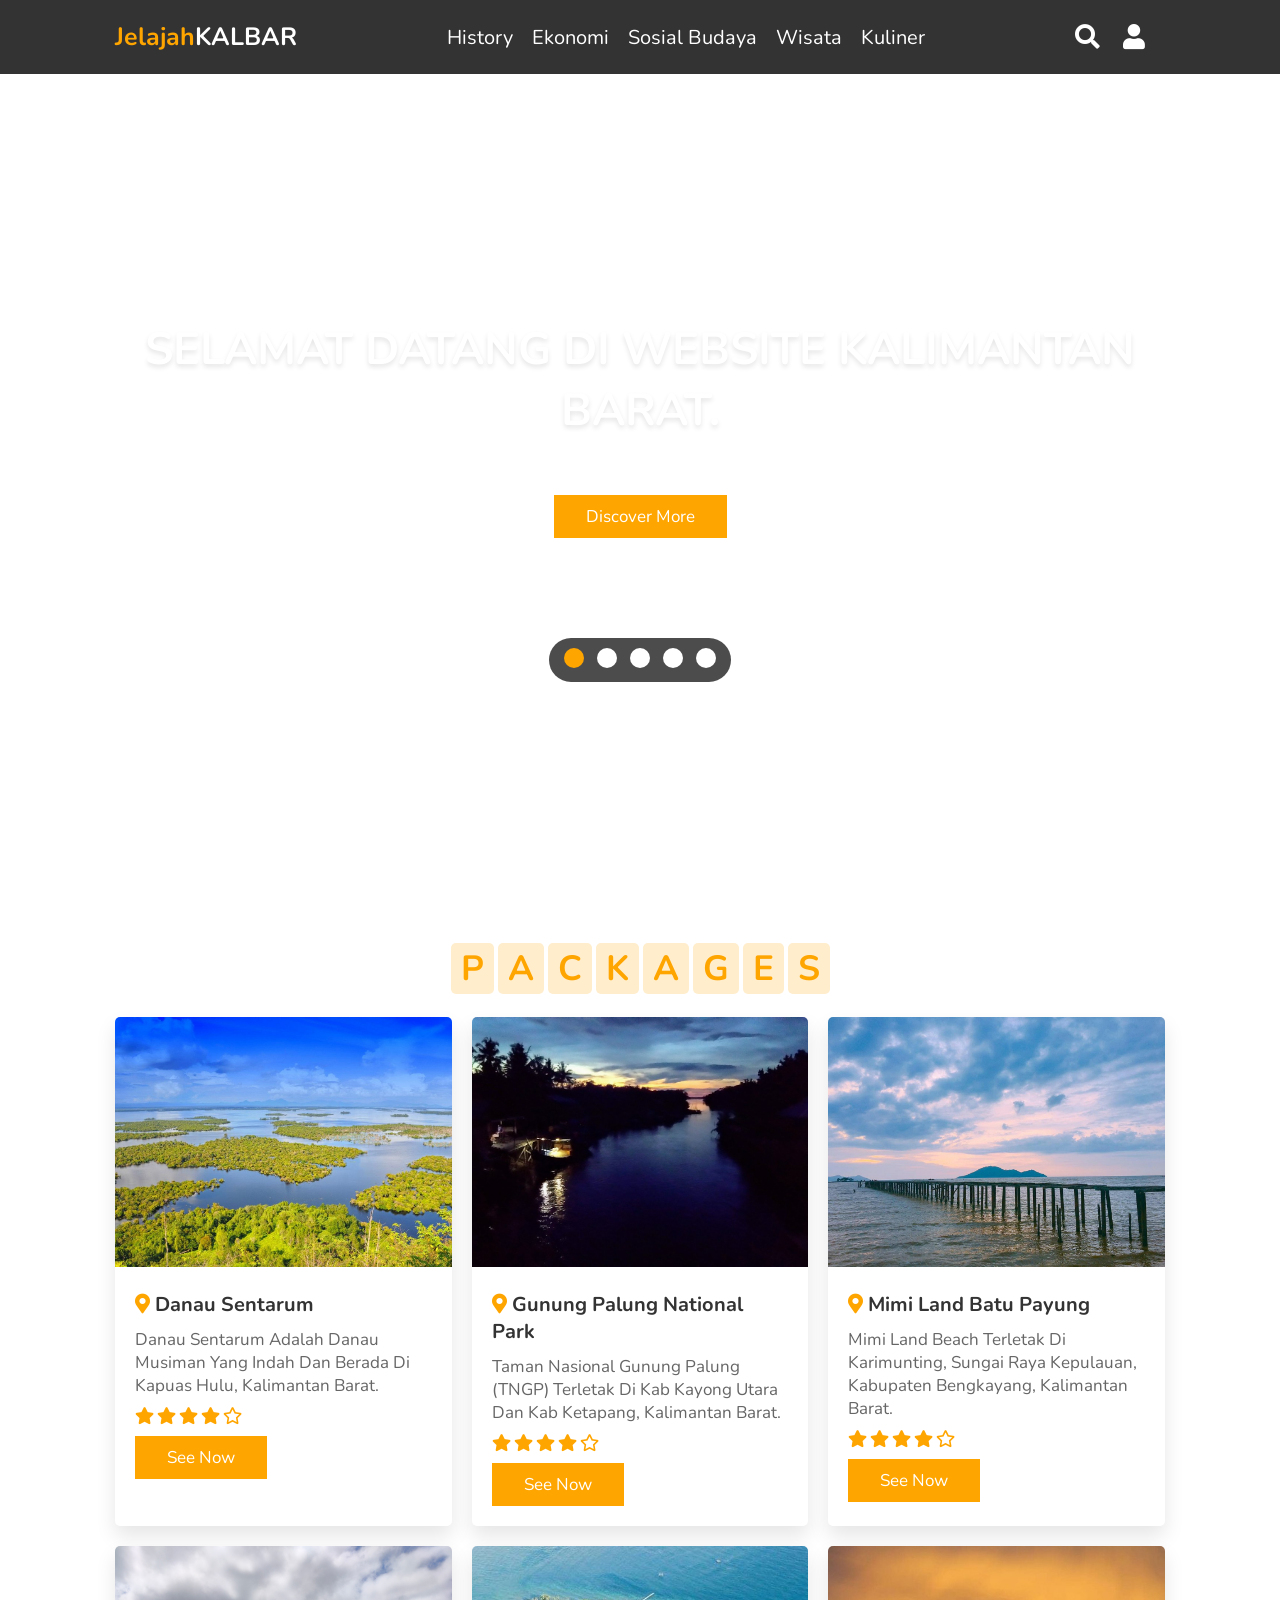
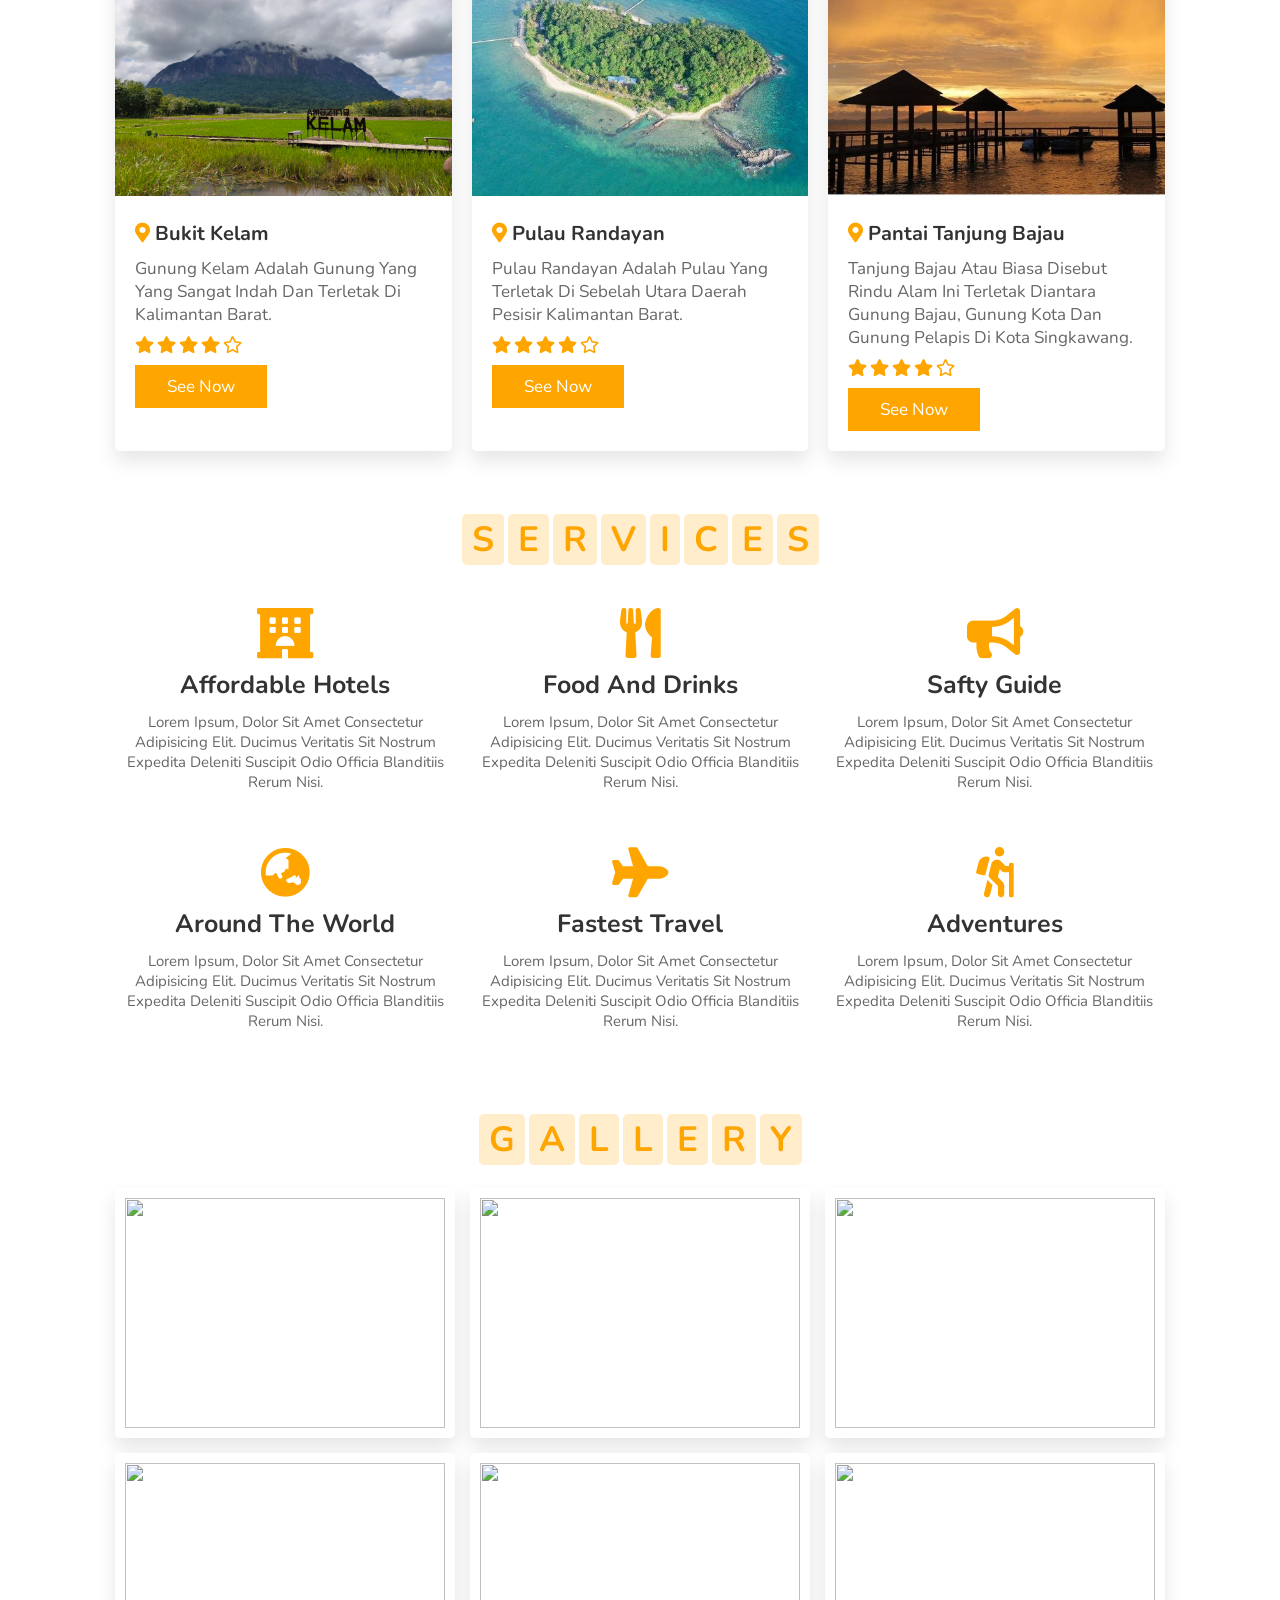
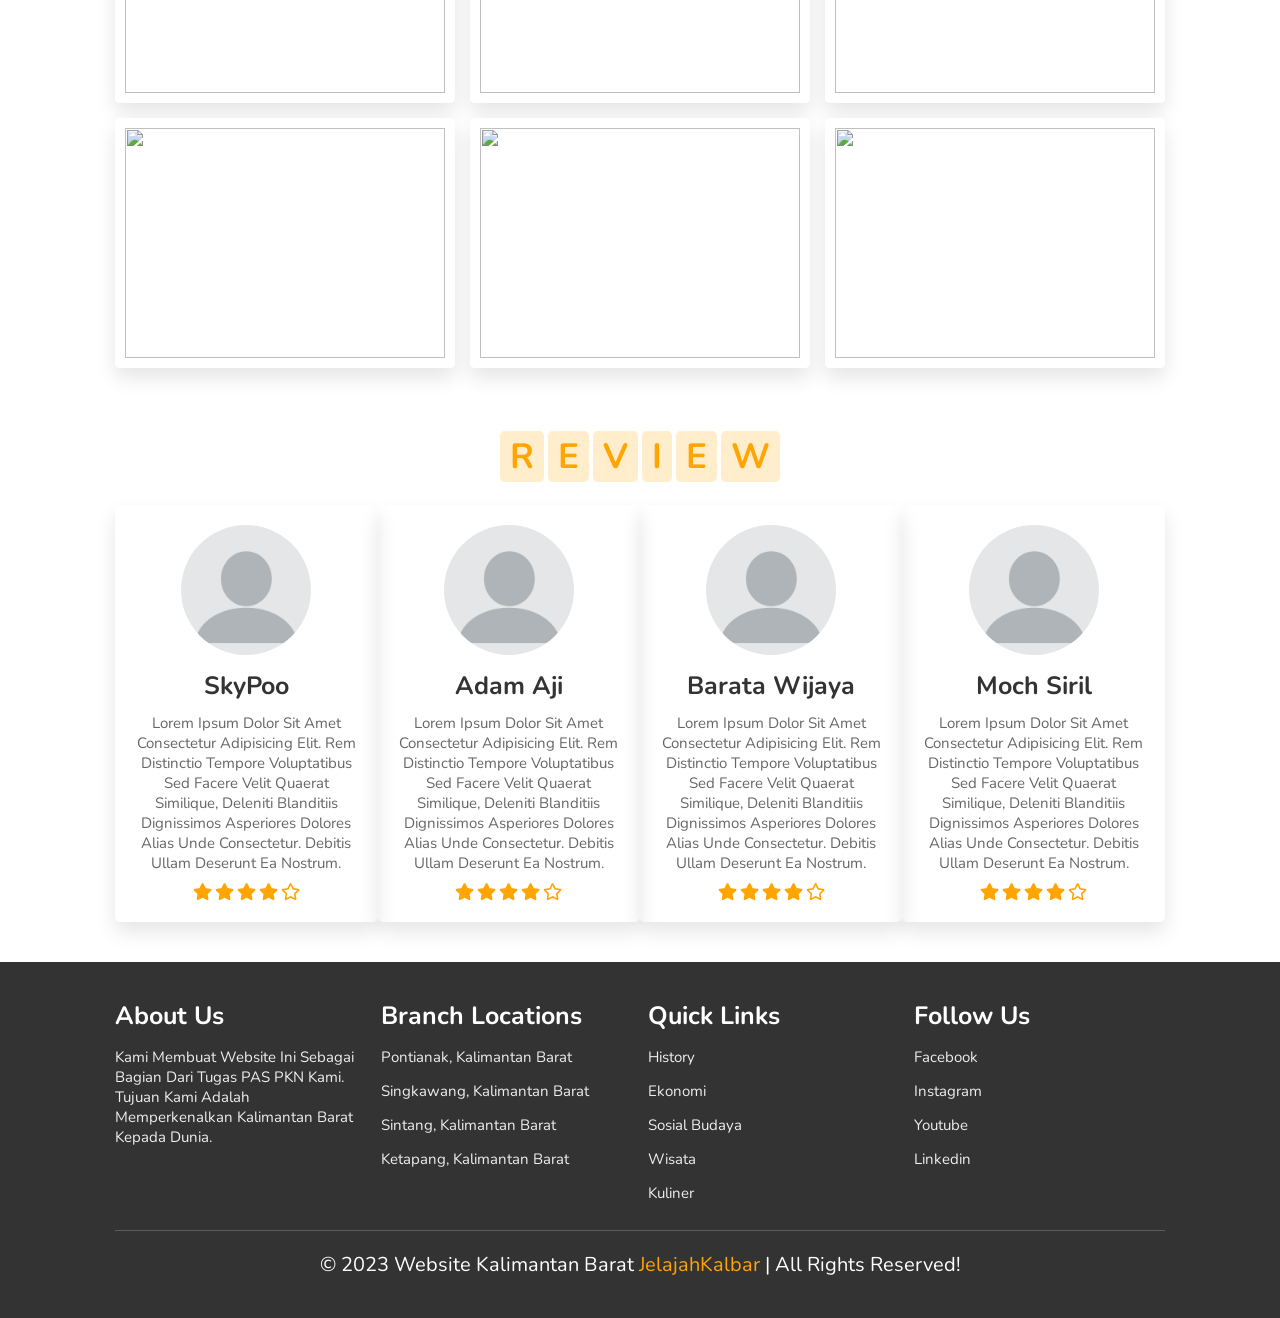
==== index.html @ d749ccb6 "intial commit" ====
<!DOCTYPE html>
<html lang="en">
<head>
    <meta charset="UTF-8">
    <meta http-equiv="X-UA-Compatible" content="IE=edge">
    <meta name="viewport" content="width=device-width, initial-scale=1.0">
    <title>Kalimantan Barat</title>

    <link rel="stylesheet" href="https://cdn.jsdelivr.net/npm/swiper@9/swiper-bundle.min.css" />

    <!-- font awesome cdn link -->
    <link rel="stylesheet" href="https://cdnjs.cloudflare.com/ajax/libs/font-awesome/5.15.3/css/all.min.css">
    
    <!-- custom css file link -->
    <link rel="stylesheet" href="style.css">

</head>
<body>
   
<!-- header section starts -->

<header>

     <div id="menu-bar" class="fas fa-bars"></div>

    <a href="#" class="logo"><span>Jelajah</span>Kalbar</a>

    <nav class="navbar">
            <a href="../history/history.html">History</a>
            <a href="../ekonomi/ekonomi.html">Ekonomi</a>
            <a href="../sosial/sosial.html">Sosial Budaya</a>
            <a href="../wisata/wisata.html">Wisata</a>
            <a href="../kuliner/kuliner.html">Kuliner</a>
    </nav>

    <div class="icons">
        <i class="fas fa-search" id="search-btn"></i>
        <i class="fas fa-user" id="login-btn"></i>
    </div>

    <form action="" class="search-bar-container">
        <input type="search" id="search-bar" placeholder="search here...">
        <label for="search-bar" class="fas fa-search"></label>
    </form>

</header>

<!-- header section ends -->

<!-- login form container -->

<div class="login-form-container">

    <i class="fas fa-times" id="form-close"></i>

    <form action="">
        <h3>login</h3>
        <input type="email" class="box" placeholder="enter your email">
        <input type="password" class="box" placeholder="enter your password">
        <input type="submit" value="login now" class="btn">
        <input type="checkbox" id="remember">
        <label for="remember">remember me</label>
        <p>forget password? <a href="../changesPass/changePass.html">click here</a></p>
        <p>don't have and account? <a href="../register/register.html">register now</a></p>
    </form>

</div>

<!-- home section starts -->

<section class="home" id="home">

    <div class="content">
        <h3>Selamat datang di website Kalimantan Barat. </h3>
        <p>Temukan informasi menarik tentang sejarah, ekonomi, budaya, wisata, dan kuliner daerah.</p>
        <a href="#" class="btn">discover more</a>
    </div>

    <div class="controls">
        <span class="vid-btn active" data-scr="#"></span>
        <span class="vid-btn" data-scr="#"></span>
        <span class="vid-btn" data-scr="#"></span>
        <span class="vid-btn" data-scr="#"></span>
        <span class="vid-btn" data-scr="#"></span>
    </div>

    <div class="video-container">
        <video src="#" id="video-slider" loop autoplay muted></video>
    </div>

</section>

<!-- home section ends -->

<!-- packages section starts -->

<section class="packages" id="packages">

    <h1 class="heading">
        <span>p</span>
        <span>a</span>
        <span>c</span>
        <span>k</span>
        <span>a</span>
        <span>g</span>
        <span>e</span>
        <span>s</span>
    </h1>

    <div class="box-container">

        <div class="box">
            <img src="../images/danau_sentarum.jpg" alt="">
            <div class="content">
                <h3> <i class="fas fa-map-marker-alt"></i> Danau Sentarum </h3>
                <p>Danau Sentarum adalah danau musiman yang indah dan berada di Kapuas Hulu, Kalimantan Barat.</p>
                <div class="stars">
                    <i class="fas fa-star"></i>
                    <i class="fas fa-star"></i>
                    <i class="fas fa-star"></i>
                    <i class="fas fa-star"></i>
                    <i class="far fa-star"></i>
                </div>
                <a href="../wisata/wisata.html#1" class="btn">see now</a>
            </div>
        </div>

        <div class="box">
            <img src="../images/gunung_palung_national.jpg" alt="">
            <div class="content">
                <h3> <i class="fas fa-map-marker-alt"></i> Gunung Palung National Park </h3>
                <p>Taman Nasional Gunung Palung (TNGP) terletak di Kab Kayong Utara dan Kab Ketapang, Kalimantan Barat.</p>
                <div class="stars">
                    <i class="fas fa-star"></i>
                    <i class="fas fa-star"></i>
                    <i class="fas fa-star"></i>
                    <i class="fas fa-star"></i>
                    <i class="far fa-star"></i>
                </div>
                <a href="../wisata/wisata.html#4" class="btn">see now</a>
            </div>
        </div>

        <div class="box">
            <img src="../images/mimi_land_batu_payung.jpg" alt="">
            <div class="content">
                <h3> <i class="fas fa-map-marker-alt"></i> Mimi Land Batu Payung </h3>
                <p>Mimi Land Beach terletak di Karimunting, Sungai Raya Kepulauan, Kabupaten Bengkayang, Kalimantan Barat.</p>
                <div class="stars">
                    <i class="fas fa-star"></i>
                    <i class="fas fa-star"></i>
                    <i class="fas fa-star"></i>
                    <i class="fas fa-star"></i>
                    <i class="far fa-star"></i>
                </div>
                <a href="../wisata/wisata.html#5" class="btn">see now</a>
            </div>
        </div>

        <div class="box">
            <img src="../images/bukit_kelam.jpg" alt="">
            <div class="content">
                <h3> <i class="fas fa-map-marker-alt"></i> Bukit Kelam </h3>
                <p>Gunung Kelam adalah gunung yang yang sangat indah dan terletak di Kalimantan Barat.</p>
                <div class="stars">
                    <i class="fas fa-star"></i>
                    <i class="fas fa-star"></i>
                    <i class="fas fa-star"></i>
                    <i class="fas fa-star"></i>
                    <i class="far fa-star"></i>
                </div>
                <a href="../wisata/wisata.html#7" class="btn">see now</a>
            </div>
        </div>

        <div class="box">
            <img src="../images/pulau_randayan.jpg" alt="">
            <div class="content">
                <h3> <i class="fas fa-map-marker-alt"></i> Pulau Randayan </h3>
                <p>Pulau Randayan adalah pulau yang terletak di sebelah utara daerah pesisir Kalimantan Barat.</p>
                <div class="stars">
                    <i class="fas fa-star"></i>
                    <i class="fas fa-star"></i>
                    <i class="fas fa-star"></i>
                    <i class="fas fa-star"></i>
                    <i class="far fa-star"></i>
                </div>
                <a href="../wisata/wisata.html#9" class="btn">see now</a>
            </div>
        </div>

        <div class="box">
            <img src="../images/pantai_tanjung_bajau.jpg" alt="">
            <div class="content">
                <h3> <i class="fas fa-map-marker-alt"></i> Pantai Tanjung Bajau </h3>
                <p>Tanjung Bajau atau biasa disebut Rindu alam ini terletak diantara Gunung Bajau, Gunung kota dan Gunung Pelapis di Kota Singkawang.</p>
                <div class="stars">
                    <i class="fas fa-star"></i>
                    <i class="fas fa-star"></i>
                    <i class="fas fa-star"></i>
                    <i class="fas fa-star"></i>
                    <i class="far fa-star"></i>
                </div>
                <a href="../wisata/wisata.html#10" class="btn">see now</a>
            </div>
        </div>

    </div>

</section>    

<!-- packages section ends -->

<!-- services section starts -->

<section class="services" id="services">

    <h1 class="heading">
        <span>s</span>
        <span>e</span>
        <span>r</span>
        <span>v</span>
        <span>i</span>
        <span>c</span>
        <span>e</span>
        <span>s</span>
    </h1>

    <div class="box-container">
        
        <div class="box">
            <i class="fas fa-hotel"></i>
            <h3>affordable hotels</h3>
            <p>Lorem ipsum, dolor sit amet consectetur adipisicing elit. 
            Ducimus veritatis sit nostrum expedita deleniti suscipit odio officia blanditiis rerum nisi.</p>
        </div>
        <div class="box">
            <i class="fas fa-utensils"></i>
            <h3>food and drinks</h3>
            <p>Lorem ipsum, dolor sit amet consectetur adipisicing elit. 
            Ducimus veritatis sit nostrum expedita deleniti suscipit odio officia blanditiis rerum nisi.</p>
        </div>
        <div class="box">
            <i class="fas fa-bullhorn"></i>
            <h3>safty guide</h3>
            <p>Lorem ipsum, dolor sit amet consectetur adipisicing elit. 
            Ducimus veritatis sit nostrum expedita deleniti suscipit odio officia blanditiis rerum nisi.</p>
        </div>
        <div class="box">
            <i class="fas fa-globe-asia"></i>
            <h3>around the world</h3>
            <p>Lorem ipsum, dolor sit amet consectetur adipisicing elit. 
            Ducimus veritatis sit nostrum expedita deleniti suscipit odio officia blanditiis rerum nisi.</p>
        </div>
        <div class="box">
            <i class="fas fa-plane"></i>
            <h3>fastest travel</h3>
            <p>Lorem ipsum, dolor sit amet consectetur adipisicing elit. 
            Ducimus veritatis sit nostrum expedita deleniti suscipit odio officia blanditiis rerum nisi.</p>
        </div>
        <div class="box">
            <i class="fas fa-hiking"></i>
            <h3>adventures</h3>
            <p>Lorem ipsum, dolor sit amet consectetur adipisicing elit. 
            Ducimus veritatis sit nostrum expedita deleniti suscipit odio officia blanditiis rerum nisi.</p>
        </div>

    </div>

</section>    

<!-- services section ends -->

<!-- gallery section starts -->

<section class="gallery" id="gallery">

    <h1 class="heading">
        <span>g</span>
        <span>a</span>
        <span>l</span>
        <span>l</span>
        <span>e</span>
        <span>r</span>
        <span>y</span>
    </h1>

    <div class="box-container">
        
        <div class="box">
            <img src="#" alt="">
            <div class="content">
                <h3>amazing places</h3>
                <p>Lorem ipsum dolor sit amet consectetur adipisicing elit. Nemo, dolor?</p>
                <a href="#" class="btn">see more</a>
            </div>
        </div>
        <div class="box">
            <img src="#" alt="">
            <div class="content">
                <h3>amazing places</h3>
                <p>Lorem ipsum dolor sit amet consectetur adipisicing elit. Nemo, dolor?</p>
                <a href="#" class="btn">see more</a>
            </div>
        </div>
        <div class="box">
            <img src="#" alt="">
            <div class="content">
                <h3>amazing places</h3>
                <p>Lorem ipsum dolor sit amet consectetur adipisicing elit. Nemo, dolor?</p>
                <a href="#" class="btn">see more</a>
            </div>
        </div>
        <div class="box">
            <img src="#" alt="">
            <div class="content">
                <h3>amazing places</h3>
                <p>Lorem ipsum dolor sit amet consectetur adipisicing elit. Nemo, dolor?</p>
                <a href="#" class="btn">see more</a>
            </div>
        </div>
        <div class="box">
            <img src="#" alt="">
            <div class="content">
                <h3>amazing places</h3>
                <p>Lorem ipsum dolor sit amet consectetur adipisicing elit. Nemo, dolor?</p>
                <a href="#" class="btn">see more</a>
            </div>
        </div>
        <div class="box">
            <img src="#" alt="">
            <div class="content">
                <h3>amazing places</h3>
                <p>Lorem ipsum dolor sit amet consectetur adipisicing elit. Nemo, dolor?</p>
                <a href="#" class="btn">see more</a>
            </div>
        </div>
        <div class="box">
            <img src="#" alt="">
            <div class="content">
                <h3>amazing places</h3>
                <p>Lorem ipsum dolor sit amet consectetur adipisicing elit. Nemo, dolor?</p>
                <a href="#" class="btn">see more</a>
            </div>
        </div>
        <div class="box">
            <img src="#" alt="">
            <div class="content">
                <h3>amazing places</h3>
                <p>Lorem ipsum dolor sit amet consectetur adipisicing elit. Nemo, dolor?</p>
                <a href="#" class="btn">see more</a>
            </div>
        </div>
        <div class="box">
            <img src="#" alt="">
            <div class="content">
                <h3>amazing places</h3>
                <p>Lorem ipsum dolor sit amet consectetur adipisicing elit. Nemo, dolor?</p>
                <a href="#" class="btn">see more</a>
            </div>
        </div>

    </div>

</section>    

<!-- gallery section ends -->

<!-- review section starts -->

<section class="review" id="review">

    <h1 class="heading">
        <span>r</span>
        <span>e</span>
        <span>v</span>
        <span>i</span>
        <span>e</span>
        <span>w</span>
    </h1>

    <div class="swiper-container review-slider">
        
        <div class="swiper-wrapper">

            <div class="swiper-slider">
                <div class="box">
                    <img src="../images/user.png" alt="">
                    <h3>SkyPoo</h3>
                    <p>Lorem ipsum dolor sit amet consectetur adipisicing elit. 
                    Rem distinctio tempore voluptatibus sed facere velit quaerat similique, 
                    deleniti blanditiis dignissimos asperiores dolores alias unde consectetur. 
                    Debitis ullam deserunt ea nostrum.</p>
                    <div class="stars">
                        <i class="fas fa-star"></i>
                        <i class="fas fa-star"></i>
                        <i class="fas fa-star"></i>
                        <i class="fas fa-star"></i>
                        <i class="far fa-star"></i>
                    </div>
                </div>
            </div>
            <div class="swiper-slider">
                <div class="box">
                    <img src="../images/user.png" alt="">
                    <h3>Adam Aji</h3>
                    <p>Lorem ipsum dolor sit amet consectetur adipisicing elit. 
                    Rem distinctio tempore voluptatibus sed facere velit quaerat similique, 
                    deleniti blanditiis dignissimos asperiores dolores alias unde consectetur. 
                    Debitis ullam deserunt ea nostrum.</p>
                    <div class="stars">
                        <i class="fas fa-star"></i>
                        <i class="fas fa-star"></i>
                        <i class="fas fa-star"></i>
                        <i class="fas fa-star"></i>
                        <i class="far fa-star"></i>
                    </div>
                </div>
            </div>
            <div class="swiper-slider">
                <div class="box">
                    <img src="../images/user.png" alt="">
                    <h3>Barata Wijaya</h3>
                    <p>Lorem ipsum dolor sit amet consectetur adipisicing elit. 
                    Rem distinctio tempore voluptatibus sed facere velit quaerat similique, 
                    deleniti blanditiis dignissimos asperiores dolores alias unde consectetur. 
                    Debitis ullam deserunt ea nostrum.</p>
                    <div class="stars">
                        <i class="fas fa-star"></i>
                        <i class="fas fa-star"></i>
                        <i class="fas fa-star"></i>
                        <i class="fas fa-star"></i>
                        <i class="far fa-star"></i>
                    </div>
                </div>
            </div>
            <div class="swiper-slider">
                <div class="box">
                    <img src="../images/user.png" alt="">
                    <h3>Moch Siril</h3>
                    <p>Lorem ipsum dolor sit amet consectetur adipisicing elit. 
                    Rem distinctio tempore voluptatibus sed facere velit quaerat similique, 
                    deleniti blanditiis dignissimos asperiores dolores alias unde consectetur. 
                    Debitis ullam deserunt ea nostrum.</p>
                    <div class="stars">
                        <i class="fas fa-star"></i>
                        <i class="fas fa-star"></i>
                        <i class="fas fa-star"></i>
                        <i class="fas fa-star"></i>
                        <i class="far fa-star"></i>
                    </div>
                </div>
            </div>

        </div>

    </div>

</section>    

<!-- review section ends -->

<!-- footer section -->

<section class="footer">

    <div class="box-container">

        <div class="box">
            <h3>about us</h3>
            <p>Kami membuat website ini sebagai bagian dari tugas PAS PKN kami. Tujuan kami adalah memperkenalkan Kalimantan Barat kepada dunia.</p>
        </div>
        <div class="box">
            <h3>branch locations</h3>
            <a href="https://g.co/kgs/5ujXtQ">Pontianak, Kalimantan Barat</a>
            <a href="https://g.co/kgs/6sXgLm">Singkawang, Kalimantan Barat</a>
            <a href="https://g.co/kgs/wmR6Jt">Sintang, Kalimantan Barat</a>
            <a href="https://g.co/kgs/SFyyuP">Ketapang, Kalimantan Barat</a>
        </div>
        <div class="box">
            <h3>quick links</h3>
            <a href="../history/history.html">History</a>
            <a href="../ekonomi/ekonomi.html">Ekonomi</a>
            <a href="../sosial/sosial.html">Sosial Budaya</a>
            <a href="../wisata/wisata.html">Wisata</a>
            <a href="../kuliner/kuliner.html">Kuliner</a>
        </div>
        <div class="box">
            <h3>follow us</h3>
            <a href="https://www.facebook.com/Kalbar.Berkibar/">facebook</a>
            <a href="https://www.instagram.com/kalbar_info/">instagram</a>
            <a href="https://www.youtube.com/channel/UCpUcQKq-fUauRezqZTvrcJA">youtube</a>
            <a href="https://www.linkedin.com/in/kalbaronline/?original_referer=https%3A%2F%2Fwww%2Egoogle%2Ecom%2F&originalSubdomain=id">linkedin</a>
        </div>

    </div>

    <h1 class="credit">&copy; 2023 Website Kalimantan Barat <span> JelajahKalbar </span> | all rights reserved!</h1>

</section>

<script src="https://cdn.jsdelivr.net/npm/swiper@9/swiper-bundle.min.js"></script>

<!-- custom js file link -->
<script src="script.js"></script>

</body>
</html>
---- style.css ----
@import url('https://fonts.googleapis.com/css2?family=Nunito:wght@200;300;400;600;700&display=swap');

:root{
    --orange:#ffa500;
}

*{
    font-family: 'Nunito', sans-serif;
    margin: 0; padding: 0;
    box-sizing: border-box;
    text-transform: capitalize;
    outline: none; border: none;
    text-decoration: none;
    transition: all .2s linear;
}

*::selection{
    background: var(--orange);
    color: #fff;
}

html{
    font-size: 62.5%;
    overflow-x: hidden;
    scroll-padding-top: 6rem;
    scroll-behavior: smooth;
}

section{
    padding: 2rem 9%;
}

.heading{
    text-align: center;
    padding: 2.5rem 0;
}

.heading span{
    font-size: 3.5rem;
    background: rgba(255, 165, 0, .2);
    color: var(--orange);
    border-radius: .5rem;
    padding: .2rem 1rem;
}

.heading span.space{
    background: none;
}

.btn{
    display: inline-block;
    margin-top: 1rem;
    background: var(--orange);
    color: #fff;
    padding: .8rem 3rem;
    border: .2rem solid var(--orange);
    cursor: pointer;
    font-size: 1.7rem;
}

.btn:hover{
    background: rgba(255, 165, 0, .2);
    color: var(--orange);
}

header{
    position: fixed;
    top: 0; left: 0; right: 0;
    background: #333;
    z-index: 1000;
    display: flex;
    align-items: center;
    justify-content: space-between;
    padding: 2rem 9%;
}

header .logo{
    font-size: 2.5rem;
    font-weight: bolder;
    color: #fff;
    text-transform: uppercase;
}

header .logo span{
    color: var(--orange);
}

header .navbar a{
    color: #fff;
    font-size: 2rem;
    margin: 0 .8rem;
}

header .navbar a:hover{
    color: var(--orange);
}

header .icons i{
    font-size: 2.5rem;
    color: #fff;
    cursor: pointer;
    margin-right: 2rem;
}

header .icons i:hover{
    color: var(--orange);
}

header .search-bar-container{
    position: absolute;
    top: 100%; left: 0; right: 0;
    padding: 1.5rem 2rem;
    background: #333;
    border-top: .1rem solid rgba(255, 255, 255, .2);
    display: flex;
    align-items: center;
    z-index: 1001;
    clip-path: polygon(0 0, 100% 0, 100% 0, 0 0);
}

header .search-bar-container.active{
    clip-path: polygon(0 0, 100% 0, 100% 100%, 0 100%);
}

header .search-bar-container #search-bar{
    width: 100%;
    padding: 1rem;
    text-transform: none;
    color: #333;
    font-size: 1.7rem;
    border-radius: .5rem;
}

header .search-bar-container label{
    color: #fff;
    cursor: pointer;
    font-size: 3rem;
    margin-left: 1.5rem;
}

header .search-bar-container label:hover{
    color: var(--orange);
}

.login-form-container{
    position: fixed;
    top: -120%; left: 0;
    z-index: 10000;
    min-height: 100vh;
    width: 100%;
    background: rgba(0, 0, 0, .7);
    display: flex;
    align-items: center;
    justify-content: center;
}

.login-form-container.active{
    top: 0;
}

.login-form-container form{
    margin: 2rem;
    padding: 1.5rem 2rem;
    border-radius: .5rem;
    background: #fff;
    width: 50rem;
}

.login-form-container form h3{
    font-size: 3rem;
    color: #444;
    text-transform: uppercase;
    text-align: center;
    padding: 1rem 0;
}

.login-form-container form .box{
    width: 100%;
    padding: 1rem;
    font-size: 1.7rem;
    color: #333;
    margin: .6rem 0;
    border: .1rem solid rgba(0, 0, 0, .3);
    text-transform: none;
}

.login-form-container form .box:focus{
    border-color: var(--orange);
}

.login-form-container form #remember{
    margin: 2rem 0;
}

.login-form-container form label{
    font-size: 1.5rem;
}

.login-form-container form .btn{
    display: block;
    width: 100%;
}

.login-form-container form p{
    padding: .5rem 0;
    font-size: 1.5rem;
    color: #666;
}

.login-form-container form p a{
    color: var(--orange);
}

.login-form-container form p a:hover{
    color: #333;
    text-decoration: underline;
}

.login-form-container #form-close{
    position: absolute;
    top: 2rem; right: 3rem;
    font-size: 5rem;
    color: #fff;
    cursor: pointer;
}

#menu-bar{
     color: #fff;
     border: .1rem solid #fff;
     border-radius: .5rem;
     font-size: 3rem;
     padding: .5rem 1.2rem;
     cursor: pointer;
     display: none;
}

.home{
    min-height: 100vh;
    display: flex;
    align-items: center;
    justify-content: center;
    flex-flow: column;
    position: relative;
    z-index: 0;
}

.home .content{
    text-align: center;
}

.home .content h3{
    font-size: 4.5rem;
    color: #fff;
    text-transform: uppercase;
    text-shadow: 0 .3rem .5rem rgba(0, 0, 0, .1);
}

.home .content p{
    font-size: 2.5rem;
    color: #fff;
    padding: .5rem 0;
}

.home .video-container video{
    position: absolute;
    top: 0; left: 0;
    z-index: -1;
    height: 100%;
    width: 100%;
    object-fit: cover;
}

.home .controls{
    padding: 1rem;
    border-radius: 5rem;
    background: rgba(0, 0, 0, .7);
    position: relative;
    top: 10rem;
}

.home .controls .vid-btn{
    height: 2rem;
    width: 2rem;
    display: inline-block;
    border-radius: 50%;
    background: #fff;
    cursor: pointer;
    margin: 0 .5rem;
}

.home .controls .vid-btn.active{
    background: var(--orange);
}

.packages .box-container{
    display: flex;
    flex-wrap: wrap;
    gap: 2rem;
}

.packages .box-container .box{
    flex: 1 1 30rem;
    border-radius: .5rem;
    overflow: hidden;
    box-shadow: 0 1rem 2rem rgba(0, 0, 0, .1);
}

.packages .box-container .box img{
    height: 25rem;
    width: 100%;
    object-fit: cover;
}

.packages .box-container .box .content{
    padding: 2rem;
}

.packages .box-container .box .content h3{
    font-size: 2rem;
    color: #333;
}

.packages .box-container .box .content h3 i{
    color: var(--orange);
}

.packages .box-container .box .content p{
    font-size: 1.7rem;
    color: #666;
    padding: 1rem 0;
}

.packages .box-container .box .content .stars i{
    font-size: 1.7rem;
    color: var(--orange);
}

.services .box-container{
    display: flex;
    flex-wrap: wrap;
    gap: 1.5rem;
}

.services .box-container .box{
    flex: 1 1 30rem;
    border-radius: .5rem;
    padding: 1rem;
    text-align: center;
}

.services .box-container .box i{
    padding: 1rem;
    font-size: 5rem;
    color: var(--orange);
}

.services .box-container .box h3{
    font-size: 2.5rem;
    color: #333;
}

.services .box-container .box p{
    font-size: 1.5rem;
    color: #666;
    padding: 1rem 0;
}

.services .box-container .box:hover{
    box-shadow: 0 1rem 2rem rgba(0, 0, 0, .1);
}

.gallery .box-container{
    display: flex;
    flex-wrap: wrap;
    gap: 1.5rem;
}

.gallery .box-container .box{
    overflow: hidden;
    box-shadow: 0 1rem 2rem rgba(0, 0, 0, .1);
    border: 1rem solid #fff;
    border-radius: .5rem;
    flex: 1 1 30rem;
    height: 25rem;
    position: relative;
}

.gallery .box-container .box img{
    height: 100%;
    width: 100%;
    object-fit: cover;
}

.gallery .box-container .box .content{
    position: absolute;
    top: -100%; left: 0;
    height: 100%;
    width: 100%;
    text-align: center;
    background: rgba(0, 0, 0, .7);
    padding: 2rem;
    padding-top: 5rem;
}

.gallery .box-container .box:hover .content{
    top: 0;
}

.gallery .box-container .box .content h3{
    font-size: 2.5rem;
    color: var(--orange);
}

.gallery .box-container .box .content p{
    font-size: 1.5rem;
    color: #eee;
    padding: .5rem 0;
}

.review .review-slider{
    padding-bottom: 2rem;
}

.review .box{
    padding: 2rem;
    text-align: center;
    box-shadow: 0 1rem 2rem rgba(0, 0, 0, .1);
    border-radius: .5rem;
}

.review .box img{
    height: 13rem;
    width: 13rem;
    border-radius: 50%;
    object-fit: cover;
    margin-bottom: 1rem;
}

.review .box h3{
    color: #333;
    font-size: 2.5rem;
}

.review .box p{
    color: #666;
    font-size: 1.5rem;
    padding: 1rem 0;
}

.review .box .stars i{
    color: var(--orange);
    font-size: 1.7rem;
}

.footer{
    background: #333;
}

.footer .box-container{
    display: flex;
    flex-wrap: wrap;
    gap: 1.5rem;
}

.footer .box-container .box{
    padding: 1rem 0;
    flex: 1 1 25rem;
}

.footer .box-container .box h3{
    font-size: 2.5rem;
    padding: .7rem 0;
    color: #fff;
}

.footer .box-container .box p{
    font-size: 1.5rem;
    padding: .7rem 0;
    color: #eee;
}

.footer .box-container .box a{
    display: block;
    font-size: 1.5rem;
    padding: .7rem 0;
    color: #eee;
}

.footer .box-container .box a:hover{
    color: var(--orange);
    text-decoration: underline;
}

.footer .credit{
    text-align: center;
    padding: 2rem 1rem;
    margin-top: 1rem;
    font-size: 2rem;
    font-weight: normal;
    color: #fff;
    border-top: .1rem solid rgba(255, 255, 255, .2);
}

.footer .credit span{
    color: var(--orange);
}

/* media queries */

@media (max-width:1200px){

    html{
        font-size: 55%;
    }

}

@media (max-width:991px){

    header{
        padding: 2rem;
    }

    section{
        padding: 2rem;
    }

}

@media (max-width:768px){

    #menu-bar{
        display: initial;
    }

    header .navbar{
        position: absolute;
        top: 100%; right: 0; left: 0;
        background: #333;
        border-top: .1rem solid rgba(255, 255, 255, .2);
        padding: 1rem 2rem;
        clip-path: polygon(0 0, 100% 0, 100% 0 , 0 0);
    }

    header .navbar.active{
        clip-path: polygon(0 0, 100% 0, 100% 100%, 0 100%);
    }

    header .navbar a{
        display: block;
        border-radius: .5rem;
        padding: 1.5rem;
        margin: 1.5rem 0;
        background: #222;
    }

}

@media (max-width:450px){

    html{
        font-size: 50%;
    }

    .heading span{
        font-size: 2.5rem;
    }

}
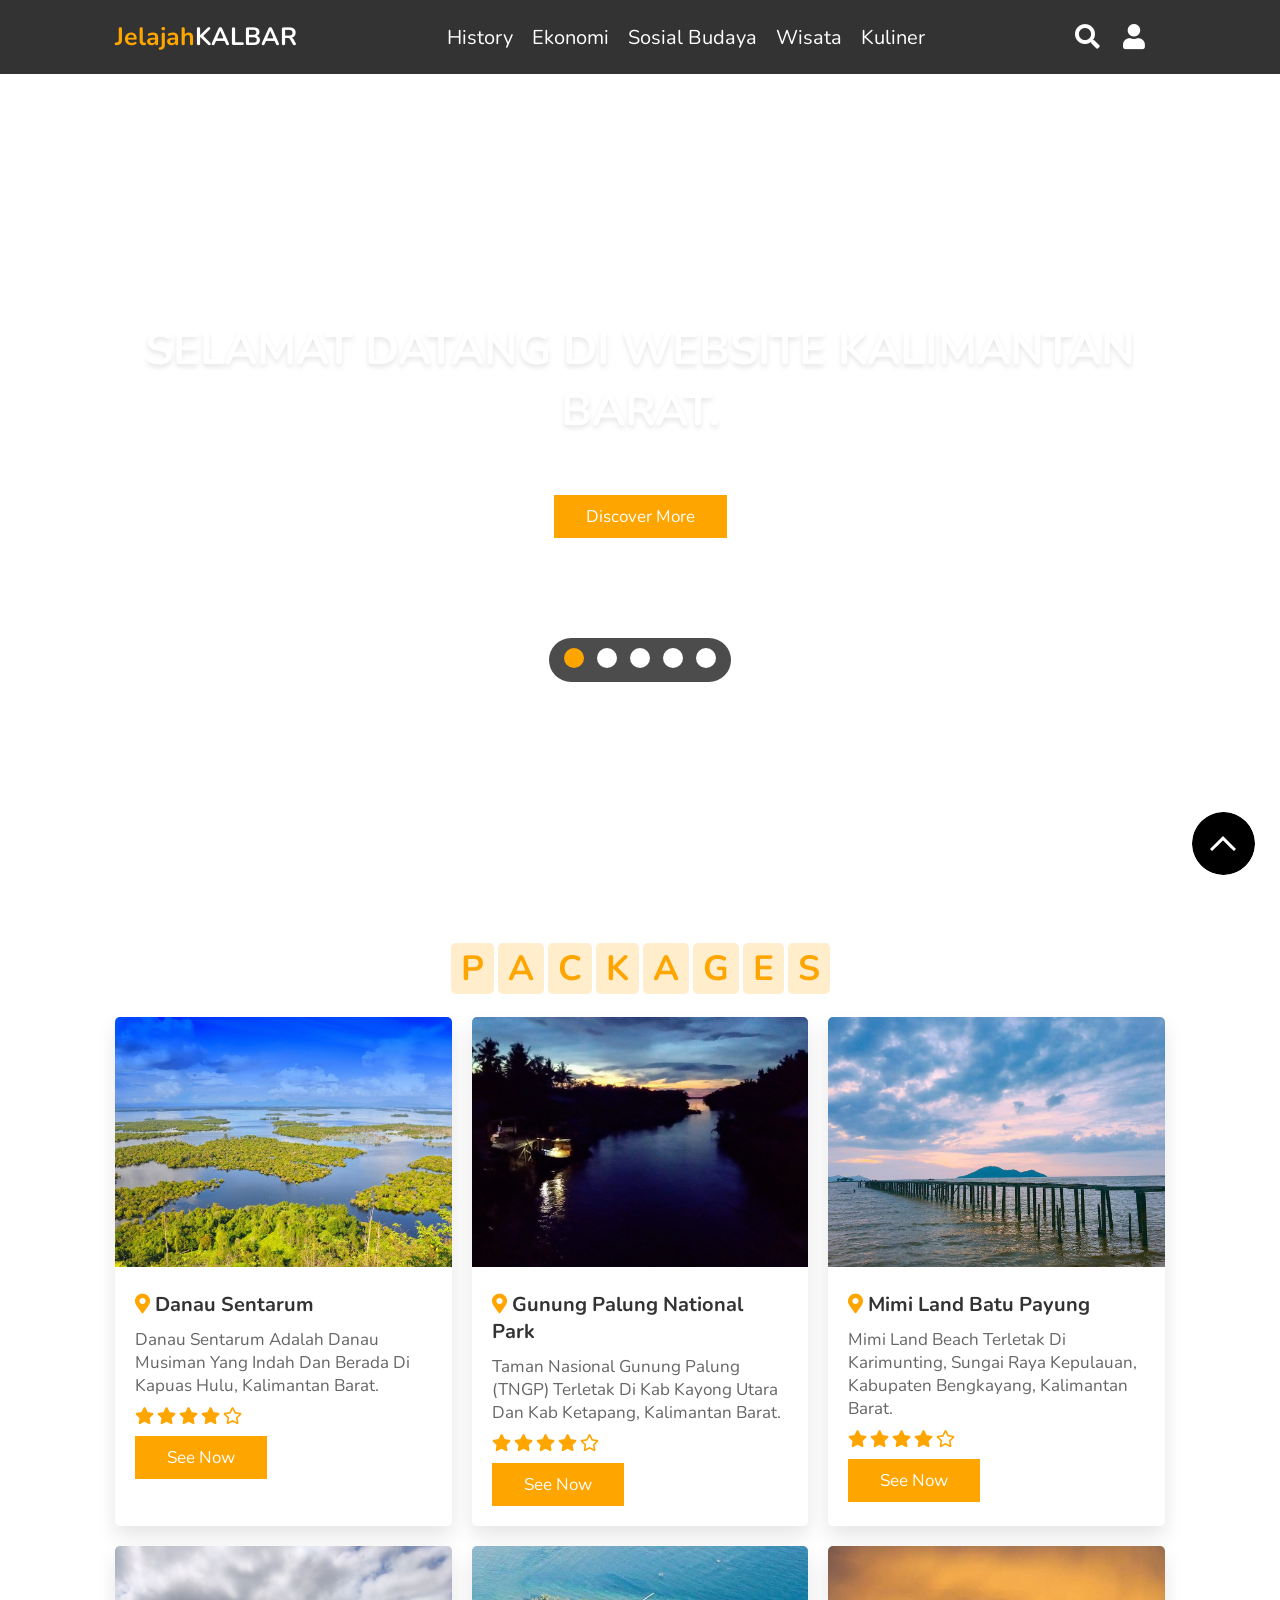
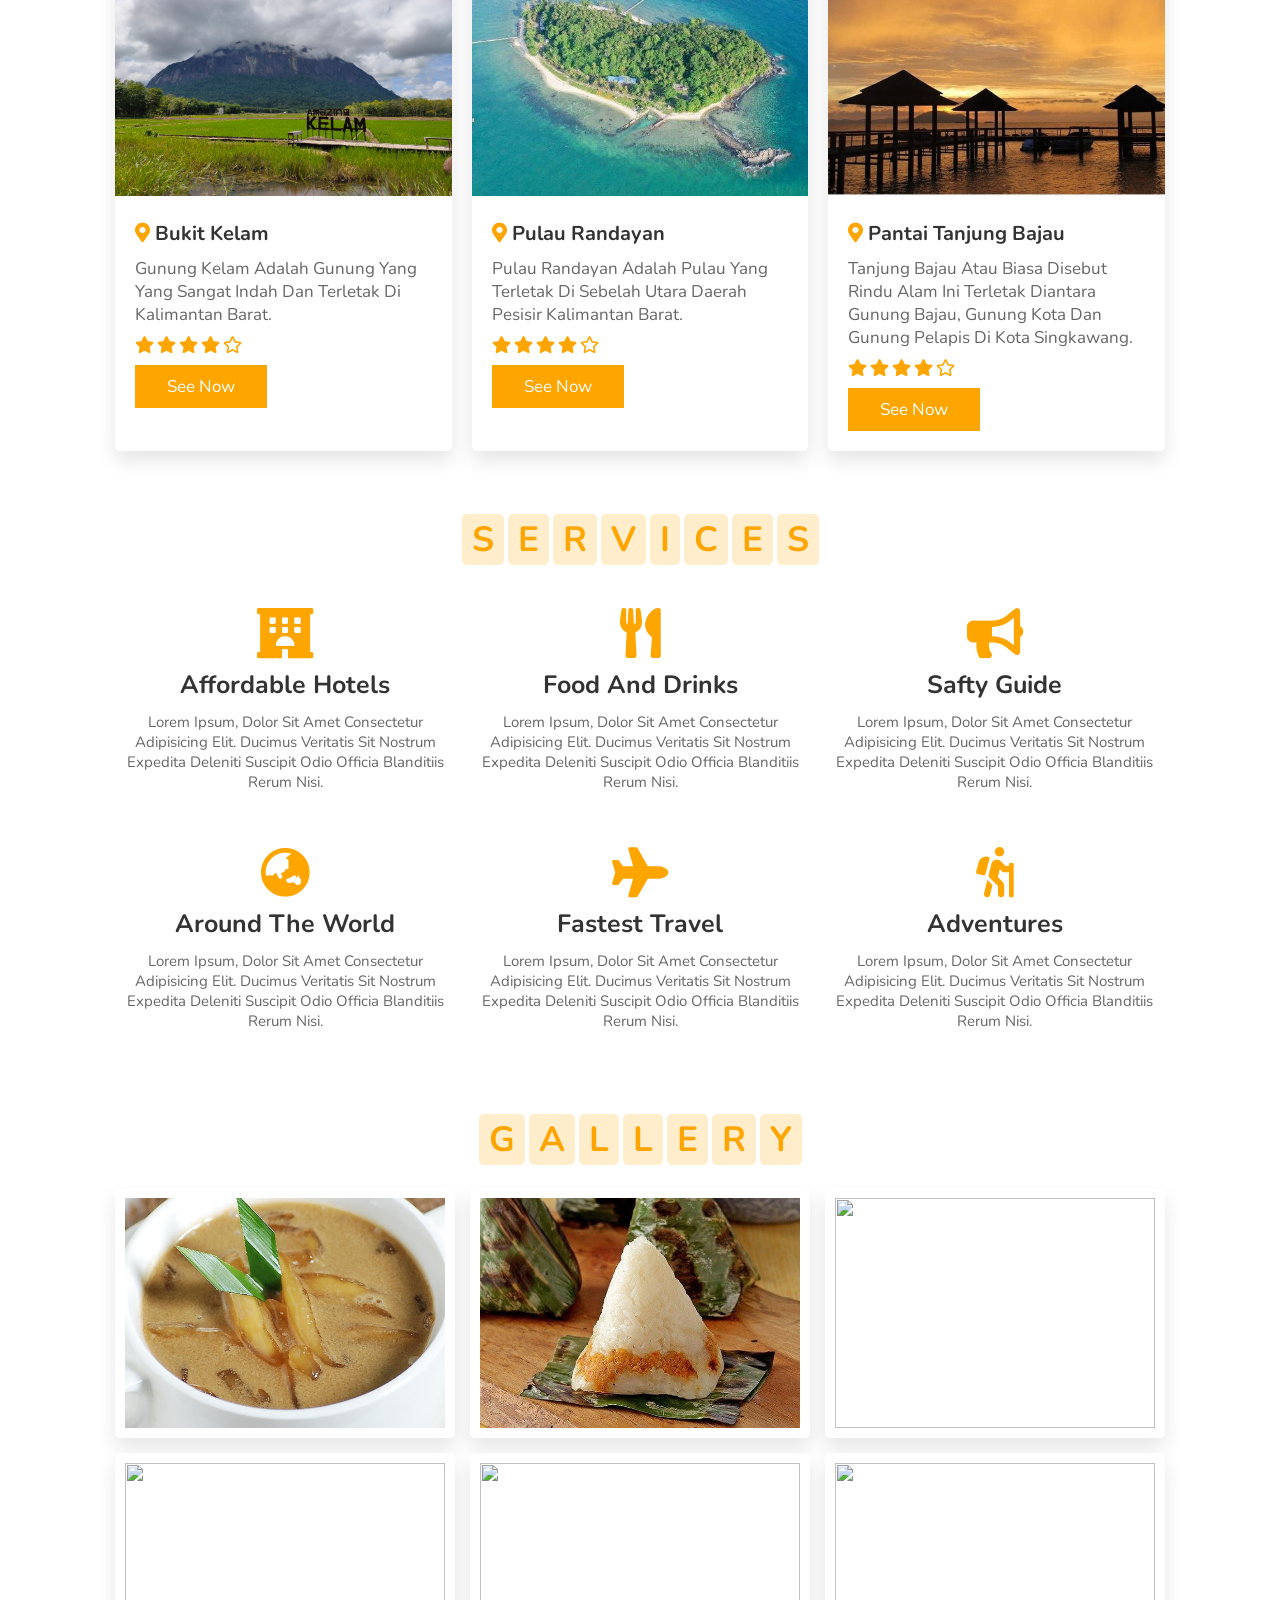
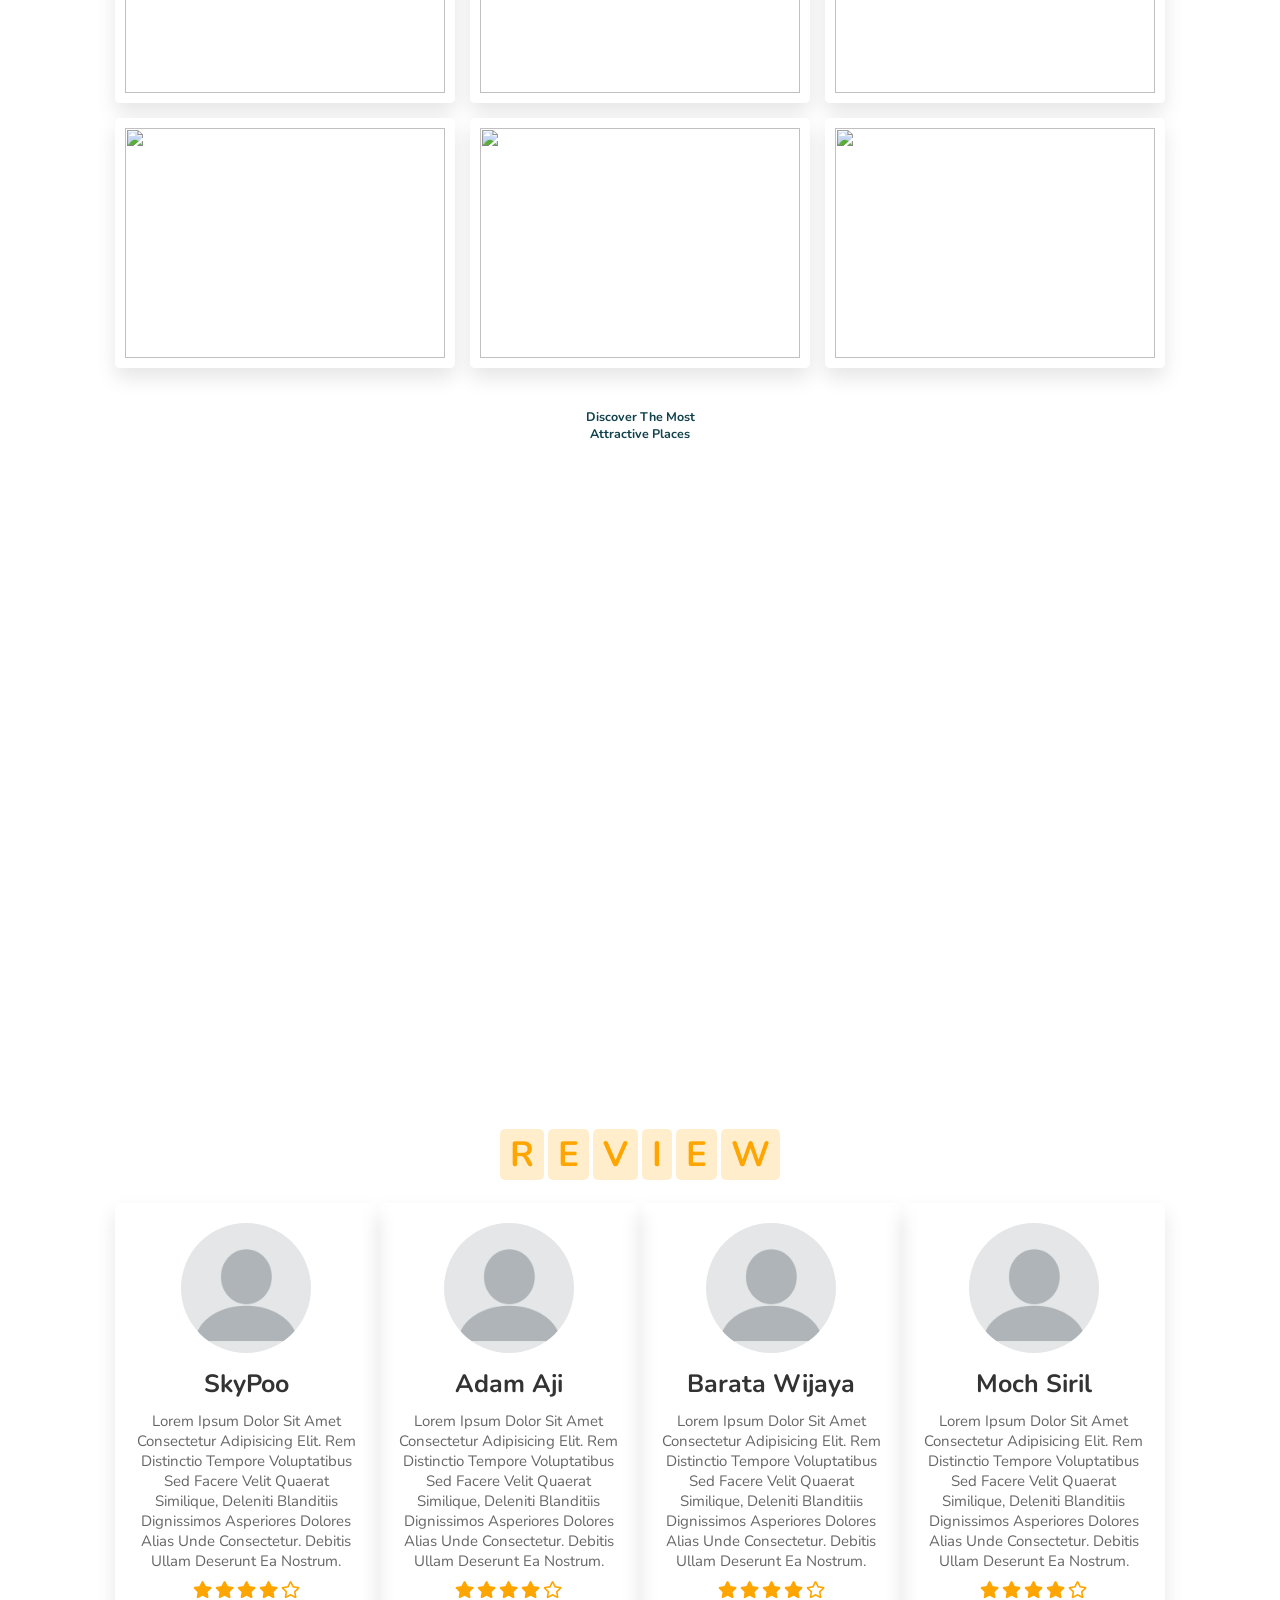
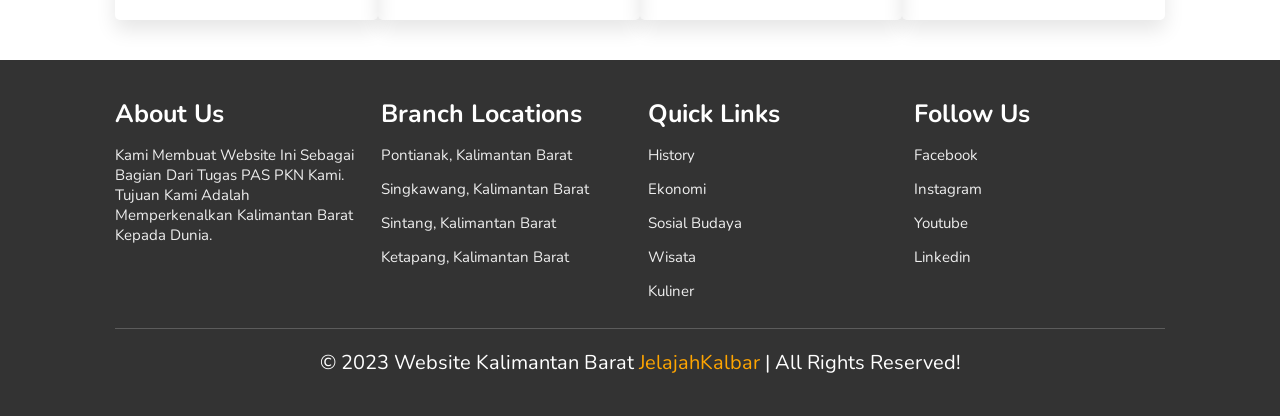
==== commit 85901618: "style :  [AD] create kulinerpage" ====
--- a/index.html
+++ b/index.html
@@ -1,5 +1,6 @@
 <!DOCTYPE html>
 <html lang="en">
+
 <head>
     <meta charset="UTF-8">
     <meta http-equiv="X-UA-Compatible" content="IE=edge">
@@ -10,387 +11,117 @@
 
     <!-- font awesome cdn link -->
     <link rel="stylesheet" href="https://cdnjs.cloudflare.com/ajax/libs/font-awesome/5.15.3/css/all.min.css">
-    
+
     <!-- custom css file link -->
     <link rel="stylesheet" href="style.css">
 
+    <!--=============== REMIXICONS ===============-->
+    <link href="https://cdn.jsdelivr.net/npm/remixicon@2.5.0/fonts/remixicon.css" rel="stylesheet">
+
+    <!--=============== SWIPER CSS ===============-->
+    <link rel="stylesheet" href="assets/css/swiper-bundle.min.css">
+
 </head>
+
 <body>
-   
-<!-- header section starts -->
-
-<header>
-
-     <div id="menu-bar" class="fas fa-bars"></div>
-
-    <a href="#" class="logo"><span>Jelajah</span>Kalbar</a>
-
-    <nav class="navbar">
+
+    <!-- header section starts -->
+
+    <header>
+
+        <div id="menu-bar" class="fas fa-bars"></div>
+
+        <a href="#" class="logo"><span>Jelajah</span>Kalbar</a>
+
+        <nav class="navbar">
             <a href="../history/history.html">History</a>
             <a href="../ekonomi/ekonomi.html">Ekonomi</a>
             <a href="../sosial/sosial.html">Sosial Budaya</a>
             <a href="../wisata/wisata.html">Wisata</a>
             <a href="../kuliner/kuliner.html">Kuliner</a>
-    </nav>
-
-    <div class="icons">
-        <i class="fas fa-search" id="search-btn"></i>
-        <i class="fas fa-user" id="login-btn"></i>
+        </nav>
+
+        <div class="icons">
+            <i class="fas fa-search" id="search-btn"></i>
+            <i class="fas fa-user" id="login-btn"></i>
+        </div>
+
+        <form action="" class="search-bar-container">
+            <input type="search" id="search-bar" placeholder="search here...">
+            <label for="search-bar" class="fas fa-search"></label>
+        </form>
+
+    </header>
+
+    <!-- header section ends -->
+
+    <!-- login form container -->
+
+    <div class="login-form-container">
+
+        <i class="fas fa-times" id="form-close"></i>
+
+        <form action="">
+            <h3>login</h3>
+            <input type="email" class="box" placeholder="enter your email">
+            <input type="password" class="box" placeholder="enter your password">
+            <input type="submit" value="login now" class="btn">
+            <input type="checkbox" id="remember">
+            <label for="remember">remember me</label>
+            <p>forget password? <a href="../changesPass/changePass.html">click here</a></p>
+            <p>don't have and account? <a href="../register/register.html">register now</a></p>
+        </form>
+
     </div>
 
-    <form action="" class="search-bar-container">
-        <input type="search" id="search-bar" placeholder="search here...">
-        <label for="search-bar" class="fas fa-search"></label>
-    </form>
-
-</header>
-
-<!-- header section ends -->
-
-<!-- login form container -->
-
-<div class="login-form-container">
-
-    <i class="fas fa-times" id="form-close"></i>
-
-    <form action="">
-        <h3>login</h3>
-        <input type="email" class="box" placeholder="enter your email">
-        <input type="password" class="box" placeholder="enter your password">
-        <input type="submit" value="login now" class="btn">
-        <input type="checkbox" id="remember">
-        <label for="remember">remember me</label>
-        <p>forget password? <a href="../changesPass/changePass.html">click here</a></p>
-        <p>don't have and account? <a href="../register/register.html">register now</a></p>
-    </form>
-
-</div>
-
-<!-- home section starts -->
-
-<section class="home" id="home">
-
-    <div class="content">
-        <h3>Selamat datang di website Kalimantan Barat. </h3>
-        <p>Temukan informasi menarik tentang sejarah, ekonomi, budaya, wisata, dan kuliner daerah.</p>
-        <a href="#" class="btn">discover more</a>
-    </div>
-
-    <div class="controls">
-        <span class="vid-btn active" data-scr="#"></span>
-        <span class="vid-btn" data-scr="#"></span>
-        <span class="vid-btn" data-scr="#"></span>
-        <span class="vid-btn" data-scr="#"></span>
-        <span class="vid-btn" data-scr="#"></span>
-    </div>
-
-    <div class="video-container">
-        <video src="#" id="video-slider" loop autoplay muted></video>
-    </div>
-
-</section>
-
-<!-- home section ends -->
-
-<!-- packages section starts -->
-
-<section class="packages" id="packages">
-
-    <h1 class="heading">
-        <span>p</span>
-        <span>a</span>
-        <span>c</span>
-        <span>k</span>
-        <span>a</span>
-        <span>g</span>
-        <span>e</span>
-        <span>s</span>
-    </h1>
-
-    <div class="box-container">
-
-        <div class="box">
-            <img src="../images/danau_sentarum.jpg" alt="">
-            <div class="content">
-                <h3> <i class="fas fa-map-marker-alt"></i> Danau Sentarum </h3>
-                <p>Danau Sentarum adalah danau musiman yang indah dan berada di Kapuas Hulu, Kalimantan Barat.</p>
-                <div class="stars">
-                    <i class="fas fa-star"></i>
-                    <i class="fas fa-star"></i>
-                    <i class="fas fa-star"></i>
-                    <i class="fas fa-star"></i>
-                    <i class="far fa-star"></i>
-                </div>
-                <a href="../wisata/wisata.html#1" class="btn">see now</a>
-            </div>
-        </div>
-
-        <div class="box">
-            <img src="../images/gunung_palung_national.jpg" alt="">
-            <div class="content">
-                <h3> <i class="fas fa-map-marker-alt"></i> Gunung Palung National Park </h3>
-                <p>Taman Nasional Gunung Palung (TNGP) terletak di Kab Kayong Utara dan Kab Ketapang, Kalimantan Barat.</p>
-                <div class="stars">
-                    <i class="fas fa-star"></i>
-                    <i class="fas fa-star"></i>
-                    <i class="fas fa-star"></i>
-                    <i class="fas fa-star"></i>
-                    <i class="far fa-star"></i>
-                </div>
-                <a href="../wisata/wisata.html#4" class="btn">see now</a>
-            </div>
-        </div>
-
-        <div class="box">
-            <img src="../images/mimi_land_batu_payung.jpg" alt="">
-            <div class="content">
-                <h3> <i class="fas fa-map-marker-alt"></i> Mimi Land Batu Payung </h3>
-                <p>Mimi Land Beach terletak di Karimunting, Sungai Raya Kepulauan, Kabupaten Bengkayang, Kalimantan Barat.</p>
-                <div class="stars">
-                    <i class="fas fa-star"></i>
-                    <i class="fas fa-star"></i>
-                    <i class="fas fa-star"></i>
-                    <i class="fas fa-star"></i>
-                    <i class="far fa-star"></i>
-                </div>
-                <a href="../wisata/wisata.html#5" class="btn">see now</a>
-            </div>
-        </div>
-
-        <div class="box">
-            <img src="../images/bukit_kelam.jpg" alt="">
-            <div class="content">
-                <h3> <i class="fas fa-map-marker-alt"></i> Bukit Kelam </h3>
-                <p>Gunung Kelam adalah gunung yang yang sangat indah dan terletak di Kalimantan Barat.</p>
-                <div class="stars">
-                    <i class="fas fa-star"></i>
-                    <i class="fas fa-star"></i>
-                    <i class="fas fa-star"></i>
-                    <i class="fas fa-star"></i>
-                    <i class="far fa-star"></i>
-                </div>
-                <a href="../wisata/wisata.html#7" class="btn">see now</a>
-            </div>
-        </div>
-
-        <div class="box">
-            <img src="../images/pulau_randayan.jpg" alt="">
-            <div class="content">
-                <h3> <i class="fas fa-map-marker-alt"></i> Pulau Randayan </h3>
-                <p>Pulau Randayan adalah pulau yang terletak di sebelah utara daerah pesisir Kalimantan Barat.</p>
-                <div class="stars">
-                    <i class="fas fa-star"></i>
-                    <i class="fas fa-star"></i>
-                    <i class="fas fa-star"></i>
-                    <i class="fas fa-star"></i>
-                    <i class="far fa-star"></i>
-                </div>
-                <a href="../wisata/wisata.html#9" class="btn">see now</a>
-            </div>
-        </div>
-
-        <div class="box">
-            <img src="../images/pantai_tanjung_bajau.jpg" alt="">
-            <div class="content">
-                <h3> <i class="fas fa-map-marker-alt"></i> Pantai Tanjung Bajau </h3>
-                <p>Tanjung Bajau atau biasa disebut Rindu alam ini terletak diantara Gunung Bajau, Gunung kota dan Gunung Pelapis di Kota Singkawang.</p>
-                <div class="stars">
-                    <i class="fas fa-star"></i>
-                    <i class="fas fa-star"></i>
-                    <i class="fas fa-star"></i>
-                    <i class="fas fa-star"></i>
-                    <i class="far fa-star"></i>
-                </div>
-                <a href="../wisata/wisata.html#10" class="btn">see now</a>
-            </div>
-        </div>
-
-    </div>
-
-</section>    
-
-<!-- packages section ends -->
-
-<!-- services section starts -->
-
-<section class="services" id="services">
-
-    <h1 class="heading">
-        <span>s</span>
-        <span>e</span>
-        <span>r</span>
-        <span>v</span>
-        <span>i</span>
-        <span>c</span>
-        <span>e</span>
-        <span>s</span>
-    </h1>
-
-    <div class="box-container">
-        
-        <div class="box">
-            <i class="fas fa-hotel"></i>
-            <h3>affordable hotels</h3>
-            <p>Lorem ipsum, dolor sit amet consectetur adipisicing elit. 
-            Ducimus veritatis sit nostrum expedita deleniti suscipit odio officia blanditiis rerum nisi.</p>
-        </div>
-        <div class="box">
-            <i class="fas fa-utensils"></i>
-            <h3>food and drinks</h3>
-            <p>Lorem ipsum, dolor sit amet consectetur adipisicing elit. 
-            Ducimus veritatis sit nostrum expedita deleniti suscipit odio officia blanditiis rerum nisi.</p>
-        </div>
-        <div class="box">
-            <i class="fas fa-bullhorn"></i>
-            <h3>safty guide</h3>
-            <p>Lorem ipsum, dolor sit amet consectetur adipisicing elit. 
-            Ducimus veritatis sit nostrum expedita deleniti suscipit odio officia blanditiis rerum nisi.</p>
-        </div>
-        <div class="box">
-            <i class="fas fa-globe-asia"></i>
-            <h3>around the world</h3>
-            <p>Lorem ipsum, dolor sit amet consectetur adipisicing elit. 
-            Ducimus veritatis sit nostrum expedita deleniti suscipit odio officia blanditiis rerum nisi.</p>
-        </div>
-        <div class="box">
-            <i class="fas fa-plane"></i>
-            <h3>fastest travel</h3>
-            <p>Lorem ipsum, dolor sit amet consectetur adipisicing elit. 
-            Ducimus veritatis sit nostrum expedita deleniti suscipit odio officia blanditiis rerum nisi.</p>
-        </div>
-        <div class="box">
-            <i class="fas fa-hiking"></i>
-            <h3>adventures</h3>
-            <p>Lorem ipsum, dolor sit amet consectetur adipisicing elit. 
-            Ducimus veritatis sit nostrum expedita deleniti suscipit odio officia blanditiis rerum nisi.</p>
-        </div>
-
-    </div>
-
-</section>    
-
-<!-- services section ends -->
-
-<!-- gallery section starts -->
-
-<section class="gallery" id="gallery">
-
-    <h1 class="heading">
-        <span>g</span>
-        <span>a</span>
-        <span>l</span>
-        <span>l</span>
-        <span>e</span>
-        <span>r</span>
-        <span>y</span>
-    </h1>
-
-    <div class="box-container">
-        
-        <div class="box">
-            <img src="#" alt="">
-            <div class="content">
-                <h3>amazing places</h3>
-                <p>Lorem ipsum dolor sit amet consectetur adipisicing elit. Nemo, dolor?</p>
-                <a href="#" class="btn">see more</a>
-            </div>
-        </div>
-        <div class="box">
-            <img src="#" alt="">
-            <div class="content">
-                <h3>amazing places</h3>
-                <p>Lorem ipsum dolor sit amet consectetur adipisicing elit. Nemo, dolor?</p>
-                <a href="#" class="btn">see more</a>
-            </div>
-        </div>
-        <div class="box">
-            <img src="#" alt="">
-            <div class="content">
-                <h3>amazing places</h3>
-                <p>Lorem ipsum dolor sit amet consectetur adipisicing elit. Nemo, dolor?</p>
-                <a href="#" class="btn">see more</a>
-            </div>
-        </div>
-        <div class="box">
-            <img src="#" alt="">
-            <div class="content">
-                <h3>amazing places</h3>
-                <p>Lorem ipsum dolor sit amet consectetur adipisicing elit. Nemo, dolor?</p>
-                <a href="#" class="btn">see more</a>
-            </div>
-        </div>
-        <div class="box">
-            <img src="#" alt="">
-            <div class="content">
-                <h3>amazing places</h3>
-                <p>Lorem ipsum dolor sit amet consectetur adipisicing elit. Nemo, dolor?</p>
-                <a href="#" class="btn">see more</a>
-            </div>
-        </div>
-        <div class="box">
-            <img src="#" alt="">
-            <div class="content">
-                <h3>amazing places</h3>
-                <p>Lorem ipsum dolor sit amet consectetur adipisicing elit. Nemo, dolor?</p>
-                <a href="#" class="btn">see more</a>
-            </div>
-        </div>
-        <div class="box">
-            <img src="#" alt="">
-            <div class="content">
-                <h3>amazing places</h3>
-                <p>Lorem ipsum dolor sit amet consectetur adipisicing elit. Nemo, dolor?</p>
-                <a href="#" class="btn">see more</a>
-            </div>
-        </div>
-        <div class="box">
-            <img src="#" alt="">
-            <div class="content">
-                <h3>amazing places</h3>
-                <p>Lorem ipsum dolor sit amet consectetur adipisicing elit. Nemo, dolor?</p>
-                <a href="#" class="btn">see more</a>
-            </div>
-        </div>
-        <div class="box">
-            <img src="#" alt="">
-            <div class="content">
-                <h3>amazing places</h3>
-                <p>Lorem ipsum dolor sit amet consectetur adipisicing elit. Nemo, dolor?</p>
-                <a href="#" class="btn">see more</a>
-            </div>
-        </div>
-
-    </div>
-
-</section>    
-
-<!-- gallery section ends -->
-
-<!-- review section starts -->
-
-<section class="review" id="review">
-
-    <h1 class="heading">
-        <span>r</span>
-        <span>e</span>
-        <span>v</span>
-        <span>i</span>
-        <span>e</span>
-        <span>w</span>
-    </h1>
-
-    <div class="swiper-container review-slider">
-        
-        <div class="swiper-wrapper">
-
-            <div class="swiper-slider">
-                <div class="box">
-                    <img src="../images/user.png" alt="">
-                    <h3>SkyPoo</h3>
-                    <p>Lorem ipsum dolor sit amet consectetur adipisicing elit. 
-                    Rem distinctio tempore voluptatibus sed facere velit quaerat similique, 
-                    deleniti blanditiis dignissimos asperiores dolores alias unde consectetur. 
-                    Debitis ullam deserunt ea nostrum.</p>
+    <!-- home section starts -->
+
+    <section class="home" id="home">
+
+        <div class="content">
+            <h3>Selamat datang di website Kalimantan Barat. </h3>
+            <p>Temukan informasi menarik tentang sejarah, ekonomi, budaya, wisata, dan kuliner daerah.</p>
+            <a href="#" class="btn">discover more</a>
+        </div>
+
+        <div class="controls">
+            <span class="vid-btn active" data-scr="#"></span>
+            <span class="vid-btn" data-scr="#"></span>
+            <span class="vid-btn" data-scr="#"></span>
+            <span class="vid-btn" data-scr="#"></span>
+            <span class="vid-btn" data-scr="#"></span>
+        </div>
+
+        <div class="video-container">
+            <video src="#" id="video-slider" loop autoplay muted></video>
+        </div>
+
+    </section>
+
+    <!-- home section ends -->
+
+    <!-- packages section starts -->
+
+    <section class="packages" id="packages">
+
+        <h1 class="heading">
+            <span>p</span>
+            <span>a</span>
+            <span>c</span>
+            <span>k</span>
+            <span>a</span>
+            <span>g</span>
+            <span>e</span>
+            <span>s</span>
+        </h1>
+
+        <div class="box-container">
+
+            <div class="box">
+                <img src="../images/danau_sentarum.jpg" alt="">
+                <div class="content">
+                    <h3> <i class="fas fa-map-marker-alt"></i> Danau Sentarum </h3>
+                    <p>Danau Sentarum adalah danau musiman yang indah dan berada di Kapuas Hulu, Kalimantan Barat.</p>
                     <div class="stars">
                         <i class="fas fa-star"></i>
                         <i class="fas fa-star"></i>
@@ -398,16 +129,16 @@
                         <i class="fas fa-star"></i>
                         <i class="far fa-star"></i>
                     </div>
-                </div>
-            </div>
-            <div class="swiper-slider">
-                <div class="box">
-                    <img src="../images/user.png" alt="">
-                    <h3>Adam Aji</h3>
-                    <p>Lorem ipsum dolor sit amet consectetur adipisicing elit. 
-                    Rem distinctio tempore voluptatibus sed facere velit quaerat similique, 
-                    deleniti blanditiis dignissimos asperiores dolores alias unde consectetur. 
-                    Debitis ullam deserunt ea nostrum.</p>
+                    <a href="../wisata/wisata.html#1" class="btn">see now</a>
+                </div>
+            </div>
+
+            <div class="box">
+                <img src="../images/gunung_palung_national.jpg" alt="">
+                <div class="content">
+                    <h3> <i class="fas fa-map-marker-alt"></i> Gunung Palung National Park </h3>
+                    <p>Taman Nasional Gunung Palung (TNGP) terletak di Kab Kayong Utara dan Kab Ketapang, Kalimantan
+                        Barat.</p>
                     <div class="stars">
                         <i class="fas fa-star"></i>
                         <i class="fas fa-star"></i>
@@ -415,16 +146,16 @@
                         <i class="fas fa-star"></i>
                         <i class="far fa-star"></i>
                     </div>
-                </div>
-            </div>
-            <div class="swiper-slider">
-                <div class="box">
-                    <img src="../images/user.png" alt="">
-                    <h3>Barata Wijaya</h3>
-                    <p>Lorem ipsum dolor sit amet consectetur adipisicing elit. 
-                    Rem distinctio tempore voluptatibus sed facere velit quaerat similique, 
-                    deleniti blanditiis dignissimos asperiores dolores alias unde consectetur. 
-                    Debitis ullam deserunt ea nostrum.</p>
+                    <a href="../wisata/wisata.html#4" class="btn">see now</a>
+                </div>
+            </div>
+
+            <div class="box">
+                <img src="../images/mimi_land_batu_payung.jpg" alt="">
+                <div class="content">
+                    <h3> <i class="fas fa-map-marker-alt"></i> Mimi Land Batu Payung </h3>
+                    <p>Mimi Land Beach terletak di Karimunting, Sungai Raya Kepulauan, Kabupaten Bengkayang, Kalimantan
+                        Barat.</p>
                     <div class="stars">
                         <i class="fas fa-star"></i>
                         <i class="fas fa-star"></i>
@@ -432,16 +163,15 @@
                         <i class="fas fa-star"></i>
                         <i class="far fa-star"></i>
                     </div>
-                </div>
-            </div>
-            <div class="swiper-slider">
-                <div class="box">
-                    <img src="../images/user.png" alt="">
-                    <h3>Moch Siril</h3>
-                    <p>Lorem ipsum dolor sit amet consectetur adipisicing elit. 
-                    Rem distinctio tempore voluptatibus sed facere velit quaerat similique, 
-                    deleniti blanditiis dignissimos asperiores dolores alias unde consectetur. 
-                    Debitis ullam deserunt ea nostrum.</p>
+                    <a href="../wisata/wisata.html#5" class="btn">see now</a>
+                </div>
+            </div>
+
+            <div class="box">
+                <img src="../images/bukit_kelam.jpg" alt="">
+                <div class="content">
+                    <h3> <i class="fas fa-map-marker-alt"></i> Bukit Kelam </h3>
+                    <p>Gunung Kelam adalah gunung yang yang sangat indah dan terletak di Kalimantan Barat.</p>
                     <div class="stars">
                         <i class="fas fa-star"></i>
                         <i class="fas fa-star"></i>
@@ -449,60 +179,396 @@
                         <i class="fas fa-star"></i>
                         <i class="far fa-star"></i>
                     </div>
-                </div>
-            </div>
-
-        </div>
-
-    </div>
-
-</section>    
-
-<!-- review section ends -->
-
-<!-- footer section -->
-
-<section class="footer">
-
-    <div class="box-container">
-
-        <div class="box">
-            <h3>about us</h3>
-            <p>Kami membuat website ini sebagai bagian dari tugas PAS PKN kami. Tujuan kami adalah memperkenalkan Kalimantan Barat kepada dunia.</p>
-        </div>
-        <div class="box">
-            <h3>branch locations</h3>
-            <a href="https://g.co/kgs/5ujXtQ">Pontianak, Kalimantan Barat</a>
-            <a href="https://g.co/kgs/6sXgLm">Singkawang, Kalimantan Barat</a>
-            <a href="https://g.co/kgs/wmR6Jt">Sintang, Kalimantan Barat</a>
-            <a href="https://g.co/kgs/SFyyuP">Ketapang, Kalimantan Barat</a>
-        </div>
-        <div class="box">
-            <h3>quick links</h3>
-            <a href="../history/history.html">History</a>
-            <a href="../ekonomi/ekonomi.html">Ekonomi</a>
-            <a href="../sosial/sosial.html">Sosial Budaya</a>
-            <a href="../wisata/wisata.html">Wisata</a>
-            <a href="../kuliner/kuliner.html">Kuliner</a>
-        </div>
-        <div class="box">
-            <h3>follow us</h3>
-            <a href="https://www.facebook.com/Kalbar.Berkibar/">facebook</a>
-            <a href="https://www.instagram.com/kalbar_info/">instagram</a>
-            <a href="https://www.youtube.com/channel/UCpUcQKq-fUauRezqZTvrcJA">youtube</a>
-            <a href="https://www.linkedin.com/in/kalbaronline/?original_referer=https%3A%2F%2Fwww%2Egoogle%2Ecom%2F&originalSubdomain=id">linkedin</a>
-        </div>
-
-    </div>
-
-    <h1 class="credit">&copy; 2023 Website Kalimantan Barat <span> JelajahKalbar </span> | all rights reserved!</h1>
-
-</section>
-
-<script src="https://cdn.jsdelivr.net/npm/swiper@9/swiper-bundle.min.js"></script>
-
-<!-- custom js file link -->
-<script src="script.js"></script>
+                    <a href="../wisata/wisata.html#7" class="btn">see now</a>
+                </div>
+            </div>
+
+            <div class="box">
+                <img src="../images/pulau_randayan.jpg" alt="">
+                <div class="content">
+                    <h3> <i class="fas fa-map-marker-alt"></i> Pulau Randayan </h3>
+                    <p>Pulau Randayan adalah pulau yang terletak di sebelah utara daerah pesisir Kalimantan Barat.</p>
+                    <div class="stars">
+                        <i class="fas fa-star"></i>
+                        <i class="fas fa-star"></i>
+                        <i class="fas fa-star"></i>
+                        <i class="fas fa-star"></i>
+                        <i class="far fa-star"></i>
+                    </div>
+                    <a href="../wisata/wisata.html#9" class="btn">see now</a>
+                </div>
+            </div>
+
+            <div class="box">
+                <img src="../images/pantai_tanjung_bajau.jpg" alt="">
+                <div class="content">
+                    <h3> <i class="fas fa-map-marker-alt"></i> Pantai Tanjung Bajau </h3>
+                    <p>Tanjung Bajau atau biasa disebut Rindu alam ini terletak diantara Gunung Bajau, Gunung kota dan
+                        Gunung Pelapis di Kota Singkawang.</p>
+                    <div class="stars">
+                        <i class="fas fa-star"></i>
+                        <i class="fas fa-star"></i>
+                        <i class="fas fa-star"></i>
+                        <i class="fas fa-star"></i>
+                        <i class="far fa-star"></i>
+                    </div>
+                    <a href="../wisata/wisata.html#10" class="btn">see now</a>
+                </div>
+            </div>
+
+        </div>
+
+    </section>
+
+    <!-- packages section ends -->
+
+    <!-- services section starts -->
+
+    <section class="services" id="services">
+
+        <h1 class="heading">
+            <span>s</span>
+            <span>e</span>
+            <span>r</span>
+            <span>v</span>
+            <span>i</span>
+            <span>c</span>
+            <span>e</span>
+            <span>s</span>
+        </h1>
+
+        <div class="box-container">
+
+            <div class="box">
+                <i class="fas fa-hotel"></i>
+                <h3>affordable hotels</h3>
+                <p>Lorem ipsum, dolor sit amet consectetur adipisicing elit.
+                    Ducimus veritatis sit nostrum expedita deleniti suscipit odio officia blanditiis rerum nisi.</p>
+            </div>
+            <div class="box">
+                <i class="fas fa-utensils"></i>
+                <h3>food and drinks</h3>
+                <p>Lorem ipsum, dolor sit amet consectetur adipisicing elit.
+                    Ducimus veritatis sit nostrum expedita deleniti suscipit odio officia blanditiis rerum nisi.</p>
+            </div>
+            <div class="box">
+                <i class="fas fa-bullhorn"></i>
+                <h3>safty guide</h3>
+                <p>Lorem ipsum, dolor sit amet consectetur adipisicing elit.
+                    Ducimus veritatis sit nostrum expedita deleniti suscipit odio officia blanditiis rerum nisi.</p>
+            </div>
+            <div class="box">
+                <i class="fas fa-globe-asia"></i>
+                <h3>around the world</h3>
+                <p>Lorem ipsum, dolor sit amet consectetur adipisicing elit.
+                    Ducimus veritatis sit nostrum expedita deleniti suscipit odio officia blanditiis rerum nisi.</p>
+            </div>
+            <div class="box">
+                <i class="fas fa-plane"></i>
+                <h3>fastest travel</h3>
+                <p>Lorem ipsum, dolor sit amet consectetur adipisicing elit.
+                    Ducimus veritatis sit nostrum expedita deleniti suscipit odio officia blanditiis rerum nisi.</p>
+            </div>
+            <div class="box">
+                <i class="fas fa-hiking"></i>
+                <h3>adventures</h3>
+                <p>Lorem ipsum, dolor sit amet consectetur adipisicing elit.
+                    Ducimus veritatis sit nostrum expedita deleniti suscipit odio officia blanditiis rerum nisi.</p>
+            </div>
+
+        </div>
+
+    </section>
+
+    <!-- services section ends -->
+
+    <!-- gallery section starts -->
+
+    <section class="gallery" id="gallery">
+
+        <h1 class="heading">
+            <span>g</span>
+            <span>a</span>
+            <span>l</span>
+            <span>l</span>
+            <span>e</span>
+            <span>r</span>
+            <span>y</span>
+        </h1>
+
+        <div class="box-container">
+
+            <div class="box">
+                <img src="/images/buburgunting.png" alt="bubur gunting">
+                <div class="content">
+                    <h3>Bubur Gunting</h3>
+                    <p>Bubur Gunting adalah cakwe atau roti goreng yang disajikan di dalam mangkuk kecil lengkap dengan
+                        kuah kental kacang hijau.</p>
+                    <a href="/kuliner/kulinerBlog/kulinerBlog.html#buburgunting" class="btn">see more</a>
+                </div>
+            </div>
+            <div class="box">
+                <img src="/images/pengkang.jpg" alt="pengkang">
+                <div class="content">
+                    <h3>Pengkang </h3>
+                    <p>Pengkang terbuat dari beras ketan yang dibungkus dengan daun pisang dan dibakar.</p>
+                    <a href="/kuliner/kulinerBlog/kulinerBlog.html#pengkang" class="btn">see more</a>
+                </div>
+            </div>
+            <div class="box">
+                <img src="#" alt="">
+                <div class="content">
+                    <h3>amazing places</h3>
+                    <p>Lorem ipsum dolor sit amet consectetur adipisicing elit. Nemo, dolor?</p>
+                    <a href="#" class="btn">see more</a>
+                </div>
+            </div>
+            <div class="box">
+                <img src="#" alt="">
+                <div class="content">
+                    <h3>amazing places</h3>
+                    <p>Lorem ipsum dolor sit amet consectetur adipisicing elit. Nemo, dolor?</p>
+                    <a href="#" class="btn">see more</a>
+                </div>
+            </div>
+            <div class="box">
+                <img src="#" alt="">
+                <div class="content">
+                    <h3>amazing places</h3>
+                    <p>Lorem ipsum dolor sit amet consectetur adipisicing elit. Nemo, dolor?</p>
+                    <a href="#" class="btn">see more</a>
+                </div>
+            </div>
+            <div class="box">
+                <img src="#" alt="">
+                <div class="content">
+                    <h3>amazing places</h3>
+                    <p>Lorem ipsum dolor sit amet consectetur adipisicing elit. Nemo, dolor?</p>
+                    <a href="#" class="btn">see more</a>
+                </div>
+            </div>
+            <div class="box">
+                <img src="#" alt="">
+                <div class="content">
+                    <h3>amazing places</h3>
+                    <p>Lorem ipsum dolor sit amet consectetur adipisicing elit. Nemo, dolor?</p>
+                    <a href="#" class="btn">see more</a>
+                </div>
+            </div>
+            <div class="box">
+                <img src="#" alt="">
+                <div class="content">
+                    <h3>amazing places</h3>
+                    <p>Lorem ipsum dolor sit amet consectetur adipisicing elit. Nemo, dolor?</p>
+                    <a href="#" class="btn">see more</a>
+                </div>
+            </div>
+            <div class="box">
+                <img src="#" alt="">
+                <div class="content">
+                    <h3>amazing places</h3>
+                    <p>Lorem ipsum dolor sit amet consectetur adipisicing elit. Nemo, dolor?</p>
+                    <a href="#" class="btn">see more</a>
+                </div>
+            </div>
+
+        </div>
+
+    </section>
+
+    <!-- gallery section ends -->
+
+    <!--==================== DISCOVER start ====================-->
+    <section class="discover section" id="discover">
+        <h2 class="section__title">Discover the most <br> attractive places</h2>
+
+        <div class="discover__container container swiper-container">
+            <div class="swiper-wrapper">
+                <!--==================== DISCOVER 1 ====================-->
+                <div class="discover__card swiper-slide">
+                    <img src="images/discover1.jpg" alt="" class="discover__img">
+                    <div class="discover__data">
+                        <h2 class="discover__title">Bali</h2>
+                        <span class="discover__description">24 tours available</span>
+                    </div>
+                </div>
+
+                <!--==================== DISCOVER 2 ====================-->
+                <div class="discover__card swiper-slide">
+                    <img src="images/discover2.jpg" alt="" class="discover__img">
+                    <div class="discover__data">
+                        <h2 class="discover__title">Hawaii</h2>
+                        <span class="discover__description">15 tours available</span>
+                    </div>
+                </div>
+
+                <!--==================== DISCOVER 3 ====================-->
+                <div class="discover__card swiper-slide">
+                    <img src="images/discover3.jpg" alt="" class="discover__img">
+                    <div class="discover__data">
+                        <h2 class="discover__title">Hvar</h2>
+                        <span class="discover__description">18 tours available</span>
+                    </div>
+                </div>
+
+                <!--==================== DISCOVER 4 ====================-->
+                <div class="discover__card swiper-slide">
+                    <img src="images/discover4.jpg" alt="" class="discover__img">
+                    <div class="discover__data">
+                        <h2 class="discover__title">Whitehaven</h2>
+                        <span class="discover__description">32 tours available</span>
+                    </div>
+                </div>
+            </div>
+        </div>
+    </section>
+    <!--==================== DISCOVER end ====================-->
+
+    <!-- review section starts -->
+
+    <section class="review" id="review">
+
+        <h1 class="heading">
+            <span>r</span>
+            <span>e</span>
+            <span>v</span>
+            <span>i</span>
+            <span>e</span>
+            <span>w</span>
+        </h1>
+
+        <div class="swiper-container review-slider">
+
+            <div class="swiper-wrapper">
+
+                <div class="swiper-slider">
+                    <div class="box">
+                        <img src="../images/user.png" alt="">
+                        <h3>SkyPoo</h3>
+                        <p>Lorem ipsum dolor sit amet consectetur adipisicing elit.
+                            Rem distinctio tempore voluptatibus sed facere velit quaerat similique,
+                            deleniti blanditiis dignissimos asperiores dolores alias unde consectetur.
+                            Debitis ullam deserunt ea nostrum.</p>
+                        <div class="stars">
+                            <i class="fas fa-star"></i>
+                            <i class="fas fa-star"></i>
+                            <i class="fas fa-star"></i>
+                            <i class="fas fa-star"></i>
+                            <i class="far fa-star"></i>
+                        </div>
+                    </div>
+                </div>
+                <div class="swiper-slider">
+                    <div class="box">
+                        <img src="../images/user.png" alt="">
+                        <h3>Adam Aji</h3>
+                        <p>Lorem ipsum dolor sit amet consectetur adipisicing elit.
+                            Rem distinctio tempore voluptatibus sed facere velit quaerat similique,
+                            deleniti blanditiis dignissimos asperiores dolores alias unde consectetur.
+                            Debitis ullam deserunt ea nostrum.</p>
+                        <div class="stars">
+                            <i class="fas fa-star"></i>
+                            <i class="fas fa-star"></i>
+                            <i class="fas fa-star"></i>
+                            <i class="fas fa-star"></i>
+                            <i class="far fa-star"></i>
+                        </div>
+                    </div>
+                </div>
+                <div class="swiper-slider">
+                    <div class="box">
+                        <img src="../images/user.png" alt="">
+                        <h3>Barata Wijaya</h3>
+                        <p>Lorem ipsum dolor sit amet consectetur adipisicing elit.
+                            Rem distinctio tempore voluptatibus sed facere velit quaerat similique,
+                            deleniti blanditiis dignissimos asperiores dolores alias unde consectetur.
+                            Debitis ullam deserunt ea nostrum.</p>
+                        <div class="stars">
+                            <i class="fas fa-star"></i>
+                            <i class="fas fa-star"></i>
+                            <i class="fas fa-star"></i>
+                            <i class="fas fa-star"></i>
+                            <i class="far fa-star"></i>
+                        </div>
+                    </div>
+                </div>
+                <div class="swiper-slider">
+                    <div class="box">
+                        <img src="../images/user.png" alt="">
+                        <h3>Moch Siril</h3>
+                        <p>Lorem ipsum dolor sit amet consectetur adipisicing elit.
+                            Rem distinctio tempore voluptatibus sed facere velit quaerat similique,
+                            deleniti blanditiis dignissimos asperiores dolores alias unde consectetur.
+                            Debitis ullam deserunt ea nostrum.</p>
+                        <div class="stars">
+                            <i class="fas fa-star"></i>
+                            <i class="fas fa-star"></i>
+                            <i class="fas fa-star"></i>
+                            <i class="fas fa-star"></i>
+                            <i class="far fa-star"></i>
+                        </div>
+                    </div>
+                </div>
+
+            </div>
+
+        </div>
+
+    </section>
+
+    <!-- review section ends -->
+
+    <img id="upArrow" src="../images/upArrow.jpg" alt="" srcset="" onclick="scrollToTop()">
+
+    <!-- footer section -->
+
+    <section class="footer">
+
+        <div class="box-container">
+
+            <div class="box">
+                <h3>about us</h3>
+                <p>Kami membuat website ini sebagai bagian dari tugas PAS PKN kami. Tujuan kami adalah memperkenalkan
+                    Kalimantan Barat kepada dunia.</p>
+            </div>
+            <div class="box">
+                <h3>branch locations</h3>
+                <a href="https://g.co/kgs/5ujXtQ">Pontianak, Kalimantan Barat</a>
+                <a href="https://g.co/kgs/6sXgLm">Singkawang, Kalimantan Barat</a>
+                <a href="https://g.co/kgs/wmR6Jt">Sintang, Kalimantan Barat</a>
+                <a href="https://g.co/kgs/SFyyuP">Ketapang, Kalimantan Barat</a>
+            </div>
+            <div class="box">
+                <h3>quick links</h3>
+                <a href="../history/history.html">History</a>
+                <a href="../ekonomi/ekonomi.html">Ekonomi</a>
+                <a href="../sosial/sosial.html">Sosial Budaya</a>
+                <a href="../wisata/wisata.html">Wisata</a>
+                <a href="../kuliner/kuliner.html">Kuliner</a>
+            </div>
+            <div class="box">
+                <h3>follow us</h3>
+                <a href="https://www.facebook.com/Kalbar.Berkibar/">facebook</a>
+                <a href="https://www.instagram.com/kalbar_info/">instagram</a>
+                <a href="https://www.youtube.com/channel/UCpUcQKq-fUauRezqZTvrcJA">youtube</a>
+                <a
+                    href="https://www.linkedin.com/in/kalbaronline/?original_referer=https%3A%2F%2Fwww%2Egoogle%2Ecom%2F&originalSubdomain=id">linkedin</a>
+            </div>
+
+        </div>
+
+        <h1 class="credit">&copy; 2023 Website Kalimantan Barat <span> JelajahKalbar </span> | all rights reserved!</h1>
+
+    </section>
+
+    <script src="https://cdn.jsdelivr.net/npm/swiper@9/swiper-bundle.min.js"></script>
+
+    <!--=============== SWIPER JS ===============-->
+    <script src="assets/js/swiper-bundle.min.js"></script>
+
+    <!-- custom js file link -->
+    <script src="script.js"></script>
 
 </body>
+
 </html>
--- a/style.css
+++ b/style.css
@@ -1,41 +1,121 @@
 @import url('https://fonts.googleapis.com/css2?family=Nunito:wght@200;300;400;600;700&display=swap');
 
-:root{
-    --orange:#ffa500;
-}
-
-*{
+:root {
+    --orange: #ffa500;
+
+    --header-height: 3rem;
+
+    /*========== Colors ==========*/
+    /* Change favorite color to match images */
+    /*Green dark 190 - Green 171 - Grren Blue 200*/
+    --hue-color: 190;
+
+    /* HSL color mode */
+    --first-color: hsl(var(--hue-color), 64%, 22%);
+    --first-color-second: hsl(var(--hue-color), 64%, 22%);
+    --first-color-alt: hsl(var(--hue-color), 64%, 15%);
+    --title-color: hsl(var(--hue-color), 64%, 18%);
+    --text-color: hsl(var(--hue-color), 24%, 35%);
+    --text-color-light: hsl(var(--hue-color), 8%, 60%);
+    --input-color: hsl(var(--hue-color), 24%, 97%);
+    --body-color: hsl(var(--hue-color), 100%, 99%);
+    --white-color: #FFF;
+    --scroll-bar-color: hsl(var(--hue-color), 12%, 90%);
+    --scroll-thumb-color: hsl(var(--hue-color), 12%, 75%);
+
+    /*========== Font and typography ==========*/
+    --body-font: 'Open Sans', sans-serif;
+    --title-font: 'Raleway', sans-serif;
+    --biggest-font-size: 2.5rem;
+    --h1-font-size: 1.5rem;
+    --h2-font-size: 1.25rem;
+    --h3-font-size: 1rem;
+    --normal-font-size: .938rem;
+    --small-font-size: .813rem;
+    --smaller-font-size: .75rem;
+
+    /*========== Font weight ==========*/
+    --font-medium: 500;
+    --font-semi-bold: 600;
+
+    /*========== Margenes Bottom ==========*/
+    --mb-0-25: .25rem;
+    --mb-0-5: .5rem;
+    --mb-0-75: .75rem;
+    --mb-1: 1rem;
+    --mb-1-25: 1.25rem;
+    --mb-1-5: 1.5rem;
+    --mb-2: 2rem;
+    --mb-2-5: 2.5rem;
+
+    /*========== z index ==========*/
+    --z-tooltip: 10;
+    --z-fixed: 100;
+
+    /*========== Hover overlay ==========*/
+    --img-transition: .3s;
+    --img-hidden: hidden;
+    --img-scale: scale(1.1);
+}
+
+* {
     font-family: 'Nunito', sans-serif;
-    margin: 0; padding: 0;
+    margin: 0;
+    padding: 0;
     box-sizing: border-box;
     text-transform: capitalize;
-    outline: none; border: none;
+    outline: none;
+    border: none;
     text-decoration: none;
     transition: all .2s linear;
 }
 
-*::selection{
+/*=============== REUSABLE CSS CLASSES ===============*/
+.section {
+    padding: 2rem 9%;
+}
+
+.section__title {
+    font-size: var(--h2-font-size);
+    color: var(--title-color);
+    text-align: center;
+    text-transform: capitalize;
+    margin-bottom: var(--mb-2);
+}
+
+.container {
+    max-width: 968px;
+    margin-left: var(--mb-1);
+    margin-right: var(--mb-1);
+}
+
+.grid {
+    display: grid;
+    gap: 1.5rem;
+}
+
+*::selection {
     background: var(--orange);
     color: #fff;
 }
 
-html{
+html {
     font-size: 62.5%;
     overflow-x: hidden;
     scroll-padding-top: 6rem;
     scroll-behavior: smooth;
 }
 
-section{
+section {
     padding: 2rem 9%;
 }
 
-.heading{
+.heading {
     text-align: center;
     padding: 2.5rem 0;
 }
 
-.heading span{
+.heading span {
     font-size: 3.5rem;
     background: rgba(255, 165, 0, .2);
     color: var(--orange);
@@ -43,11 +123,11 @@
     padding: .2rem 1rem;
 }
 
-.heading span.space{
+.heading span.space {
     background: none;
 }
 
-.btn{
+.btn {
     display: inline-block;
     margin-top: 1rem;
     background: var(--orange);
@@ -58,14 +138,16 @@
     font-size: 1.7rem;
 }
 
-.btn:hover{
+.btn:hover {
     background: rgba(255, 165, 0, .2);
     color: var(--orange);
 }
 
-header{
+header {
     position: fixed;
-    top: 0; left: 0; right: 0;
+    top: 0;
+    left: 0;
+    right: 0;
     background: #333;
     z-index: 1000;
     display: flex;
@@ -74,41 +156,43 @@
     padding: 2rem 9%;
 }
 
-header .logo{
+header .logo {
     font-size: 2.5rem;
     font-weight: bolder;
     color: #fff;
     text-transform: uppercase;
 }
 
-header .logo span{
-    color: var(--orange);
-}
-
-header .navbar a{
+header .logo span {
+    color: var(--orange);
+}
+
+header .navbar a {
     color: #fff;
     font-size: 2rem;
     margin: 0 .8rem;
 }
 
-header .navbar a:hover{
-    color: var(--orange);
-}
-
-header .icons i{
+header .navbar a:hover {
+    color: var(--orange);
+}
+
+header .icons i {
     font-size: 2.5rem;
     color: #fff;
     cursor: pointer;
     margin-right: 2rem;
 }
 
-header .icons i:hover{
-    color: var(--orange);
-}
-
-header .search-bar-container{
+header .icons i:hover {
+    color: var(--orange);
+}
+
+header .search-bar-container {
     position: absolute;
-    top: 100%; left: 0; right: 0;
+    top: 100%;
+    left: 0;
+    right: 0;
     padding: 1.5rem 2rem;
     background: #333;
     border-top: .1rem solid rgba(255, 255, 255, .2);
@@ -118,11 +202,11 @@
     clip-path: polygon(0 0, 100% 0, 100% 0, 0 0);
 }
 
-header .search-bar-container.active{
+header .search-bar-container.active {
     clip-path: polygon(0 0, 100% 0, 100% 100%, 0 100%);
 }
 
-header .search-bar-container #search-bar{
+header .search-bar-container #search-bar {
     width: 100%;
     padding: 1rem;
     text-transform: none;
@@ -131,20 +215,21 @@
     border-radius: .5rem;
 }
 
-header .search-bar-container label{
+header .search-bar-container label {
     color: #fff;
     cursor: pointer;
     font-size: 3rem;
     margin-left: 1.5rem;
 }
 
-header .search-bar-container label:hover{
-    color: var(--orange);
-}
-
-.login-form-container{
+header .search-bar-container label:hover {
+    color: var(--orange);
+}
+
+.login-form-container {
     position: fixed;
-    top: -120%; left: 0;
+    top: -120%;
+    left: 0;
     z-index: 10000;
     min-height: 100vh;
     width: 100%;
@@ -154,11 +239,11 @@
     justify-content: center;
 }
 
-.login-form-container.active{
+.login-form-container.active {
     top: 0;
 }
 
-.login-form-container form{
+.login-form-container form {
     margin: 2rem;
     padding: 1.5rem 2rem;
     border-radius: .5rem;
@@ -166,7 +251,7 @@
     width: 50rem;
 }
 
-.login-form-container form h3{
+.login-form-container form h3 {
     font-size: 3rem;
     color: #444;
     text-transform: uppercase;
@@ -174,7 +259,7 @@
     padding: 1rem 0;
 }
 
-.login-form-container form .box{
+.login-form-container form .box {
     width: 100%;
     padding: 1rem;
     font-size: 1.7rem;
@@ -184,57 +269,58 @@
     text-transform: none;
 }
 
-.login-form-container form .box:focus{
+.login-form-container form .box:focus {
     border-color: var(--orange);
 }
 
-.login-form-container form #remember{
+.login-form-container form #remember {
     margin: 2rem 0;
 }
 
-.login-form-container form label{
+.login-form-container form label {
     font-size: 1.5rem;
 }
 
-.login-form-container form .btn{
+.login-form-container form .btn {
     display: block;
     width: 100%;
 }
 
-.login-form-container form p{
+.login-form-container form p {
     padding: .5rem 0;
     font-size: 1.5rem;
     color: #666;
 }
 
-.login-form-container form p a{
-    color: var(--orange);
-}
-
-.login-form-container form p a:hover{
+.login-form-container form p a {
+    color: var(--orange);
+}
+
+.login-form-container form p a:hover {
     color: #333;
     text-decoration: underline;
 }
 
-.login-form-container #form-close{
+.login-form-container #form-close {
     position: absolute;
-    top: 2rem; right: 3rem;
+    top: 2rem;
+    right: 3rem;
     font-size: 5rem;
     color: #fff;
     cursor: pointer;
 }
 
-#menu-bar{
-     color: #fff;
-     border: .1rem solid #fff;
-     border-radius: .5rem;
-     font-size: 3rem;
-     padding: .5rem 1.2rem;
-     cursor: pointer;
-     display: none;
-}
-
-.home{
+#menu-bar {
+    color: #fff;
+    border: .1rem solid #fff;
+    border-radius: .5rem;
+    font-size: 3rem;
+    padding: .5rem 1.2rem;
+    cursor: pointer;
+    display: none;
+}
+
+.home {
     min-height: 100vh;
     display: flex;
     align-items: center;
@@ -244,33 +330,34 @@
     z-index: 0;
 }
 
-.home .content{
+.home .content {
     text-align: center;
 }
 
-.home .content h3{
+.home .content h3 {
     font-size: 4.5rem;
     color: #fff;
     text-transform: uppercase;
     text-shadow: 0 .3rem .5rem rgba(0, 0, 0, .1);
 }
 
-.home .content p{
+.home .content p {
     font-size: 2.5rem;
     color: #fff;
     padding: .5rem 0;
 }
 
-.home .video-container video{
+.home .video-container video {
     position: absolute;
-    top: 0; left: 0;
+    top: 0;
+    left: 0;
     z-index: -1;
     height: 100%;
     width: 100%;
     object-fit: cover;
 }
 
-.home .controls{
+.home .controls {
     padding: 1rem;
     border-radius: 5rem;
     background: rgba(0, 0, 0, .7);
@@ -278,7 +365,7 @@
     top: 10rem;
 }
 
-.home .controls .vid-btn{
+.home .controls .vid-btn {
     height: 2rem;
     width: 2rem;
     display: inline-block;
@@ -288,94 +375,94 @@
     margin: 0 .5rem;
 }
 
-.home .controls .vid-btn.active{
+.home .controls .vid-btn.active {
     background: var(--orange);
 }
 
-.packages .box-container{
+.packages .box-container {
     display: flex;
     flex-wrap: wrap;
     gap: 2rem;
 }
 
-.packages .box-container .box{
+.packages .box-container .box {
     flex: 1 1 30rem;
     border-radius: .5rem;
     overflow: hidden;
     box-shadow: 0 1rem 2rem rgba(0, 0, 0, .1);
 }
 
-.packages .box-container .box img{
+.packages .box-container .box img {
     height: 25rem;
     width: 100%;
     object-fit: cover;
 }
 
-.packages .box-container .box .content{
+.packages .box-container .box .content {
     padding: 2rem;
 }
 
-.packages .box-container .box .content h3{
+.packages .box-container .box .content h3 {
     font-size: 2rem;
     color: #333;
 }
 
-.packages .box-container .box .content h3 i{
-    color: var(--orange);
-}
-
-.packages .box-container .box .content p{
+.packages .box-container .box .content h3 i {
+    color: var(--orange);
+}
+
+.packages .box-container .box .content p {
     font-size: 1.7rem;
     color: #666;
     padding: 1rem 0;
 }
 
-.packages .box-container .box .content .stars i{
+.packages .box-container .box .content .stars i {
     font-size: 1.7rem;
     color: var(--orange);
 }
 
-.services .box-container{
+.services .box-container {
     display: flex;
     flex-wrap: wrap;
     gap: 1.5rem;
 }
 
-.services .box-container .box{
+.services .box-container .box {
     flex: 1 1 30rem;
     border-radius: .5rem;
     padding: 1rem;
     text-align: center;
 }
 
-.services .box-container .box i{
+.services .box-container .box i {
     padding: 1rem;
     font-size: 5rem;
     color: var(--orange);
 }
 
-.services .box-container .box h3{
+.services .box-container .box h3 {
     font-size: 2.5rem;
     color: #333;
 }
 
-.services .box-container .box p{
+.services .box-container .box p {
     font-size: 1.5rem;
     color: #666;
     padding: 1rem 0;
 }
 
-.services .box-container .box:hover{
+.services .box-container .box:hover {
     box-shadow: 0 1rem 2rem rgba(0, 0, 0, .1);
 }
 
-.gallery .box-container{
+.gallery .box-container {
     display: flex;
     flex-wrap: wrap;
     gap: 1.5rem;
 }
 
-.gallery .box-container .box{
+.gallery .box-container .box {
     overflow: hidden;
     box-shadow: 0 1rem 2rem rgba(0, 0, 0, .1);
     border: 1rem solid #fff;
@@ -385,15 +472,16 @@
     position: relative;
 }
 
-.gallery .box-container .box img{
+.gallery .box-container .box img {
     height: 100%;
     width: 100%;
     object-fit: cover;
 }
 
-.gallery .box-container .box .content{
+.gallery .box-container .box .content {
     position: absolute;
-    top: -100%; left: 0;
+    top: -100%;
+    left: 0;
     height: 100%;
     width: 100%;
     text-align: center;
@@ -402,33 +490,78 @@
     padding-top: 5rem;
 }
 
-.gallery .box-container .box:hover .content{
+.gallery .box-container .box:hover .content {
     top: 0;
 }
 
-.gallery .box-container .box .content h3{
+.gallery .box-container .box .content h3 {
     font-size: 2.5rem;
     color: var(--orange);
 }
 
-.gallery .box-container .box .content p{
+.gallery .box-container .box .content p {
     font-size: 1.5rem;
     color: #eee;
     padding: .5rem 0;
 }
 
-.review .review-slider{
+/*=============== DISCOVER ===============*/
+
+.discover__card {
+    position: relative;
+    width: 200px;
+    overflow: var(--img-hidden);
+}
+
+.discover__data {
+    position: absolute;
+    bottom: 1.5rem;
+    left: 1rem;
+}
+
+.discover__title,
+.discover__description {
+    color: var(--white-color);
+}
+
+.discover__title {
+    color: white;
+    font-size: var(--h3-font-size);
+    margin-bottom: var(--mb-0-25);
+}
+
+.discover__description {
+    color: white;
+    display: block;
+    font-size: var(--smaller-font-size);
+}
+
+.discover__img {
+    transition: var(--img-transition);
+}
+
+.discover__img:hover {
+    transform: var(--img-scale);
+}
+
+.swiper-container-3d .swiper-slide-shadow-left,
+.swiper-container-3d .swiper-slide-shadow-right {
+    background-image: none;
+}
+
+/* Review */
+.review .review-slider {
     padding-bottom: 2rem;
 }
 
-.review .box{
+.review .box {
     padding: 2rem;
     text-align: center;
     box-shadow: 0 1rem 2rem rgba(0, 0, 0, .1);
     border-radius: .5rem;
 }
 
-.review .box img{
+.review .box img {
     height: 13rem;
     width: 13rem;
     border-radius: 50%;
@@ -436,62 +569,73 @@
     margin-bottom: 1rem;
 }
 
-.review .box h3{
+.review .box h3 {
     color: #333;
     font-size: 2.5rem;
 }
 
-.review .box p{
+.review .box p {
     color: #666;
     font-size: 1.5rem;
     padding: 1rem 0;
 }
 
-.review .box .stars i{
+.review .box .stars i {
     color: var(--orange);
     font-size: 1.7rem;
 }
 
-.footer{
+#upArrow {
+    position: fixed;
+    bottom: 20px;
+    right: 20px;
+    z-index: 99;
+    background-color: #fff;
+    border-radius: 50%;
+    padding: 5px;
+    cursor: pointer;
+}
+
+.footer {
     background: #333;
 }
 
-.footer .box-container{
+.footer .box-container {
     display: flex;
     flex-wrap: wrap;
     gap: 1.5rem;
 }
 
-.footer .box-container .box{
+.footer .box-container .box {
     padding: 1rem 0;
     flex: 1 1 25rem;
 }
 
-.footer .box-container .box h3{
+.footer .box-container .box h3 {
     font-size: 2.5rem;
     padding: .7rem 0;
     color: #fff;
 }
 
-.footer .box-container .box p{
+.footer .box-container .box p {
     font-size: 1.5rem;
     padding: .7rem 0;
     color: #eee;
 }
 
-.footer .box-container .box a{
+.footer .box-container .box a {
     display: block;
     font-size: 1.5rem;
     padding: .7rem 0;
     color: #eee;
 }
 
-.footer .box-container .box a:hover{
+.footer .box-container .box a:hover {
     color: var(--orange);
     text-decoration: underline;
 }
 
-.footer .credit{
+.footer .credit {
     text-align: center;
     padding: 2rem 1rem;
     margin-top: 1rem;
@@ -501,52 +645,54 @@
     border-top: .1rem solid rgba(255, 255, 255, .2);
 }
 
-.footer .credit span{
+.footer .credit span {
     color: var(--orange);
 }
 
 /* media queries */
 
-@media (max-width:1200px){
-
-    html{
+@media (max-width:1200px) {
+
+    html {
         font-size: 55%;
     }
 
 }
 
-@media (max-width:991px){
-
-    header{
+@media (max-width:991px) {
+
+    header {
         padding: 2rem;
     }
 
-    section{
+    section {
         padding: 2rem;
     }
 
 }
 
-@media (max-width:768px){
-
-    #menu-bar{
+@media (max-width:768px) {
+
+    #menu-bar {
         display: initial;
     }
 
-    header .navbar{
+    header .navbar {
         position: absolute;
-        top: 100%; right: 0; left: 0;
+        top: 100%;
+        right: 0;
+        left: 0;
         background: #333;
         border-top: .1rem solid rgba(255, 255, 255, .2);
         padding: 1rem 2rem;
-        clip-path: polygon(0 0, 100% 0, 100% 0 , 0 0);
-    }
-
-    header .navbar.active{
+        clip-path: polygon(0 0, 100% 0, 100% 0, 0 0);
+    }
+
+    header .navbar.active {
         clip-path: polygon(0 0, 100% 0, 100% 100%, 0 100%);
     }
 
-    header .navbar a{
+    header .navbar a {
         display: block;
         border-radius: .5rem;
         padding: 1.5rem;
@@ -556,14 +702,43 @@
 
 }
 
-@media (max-width:450px){
-
-    html{
+@media (max-width:450px) {
+
+    html {
         font-size: 50%;
     }
 
-    .heading span{
+    .heading span {
         font-size: 2.5rem;
     }
 
+}
+
+@media screen and (min-width: 768px) {
+
+    .discover__container,
+    .discover__container {
+        width: 610px;
+        margin-left: auto;
+        margin-right: auto;
+    }
+}
+
+@media screen and (min-width: 1024px) {
+    .discover__card {
+        width: 237px;
+    }
+
+    .discover__container {
+        width: 700px;
+    }
+
+    .discover__data {
+        left: 1.5rem;
+        bottom: 2rem;
+    }
+
+    .discover__title {
+        font-size: var(--h2-font-size);
+    }
 }
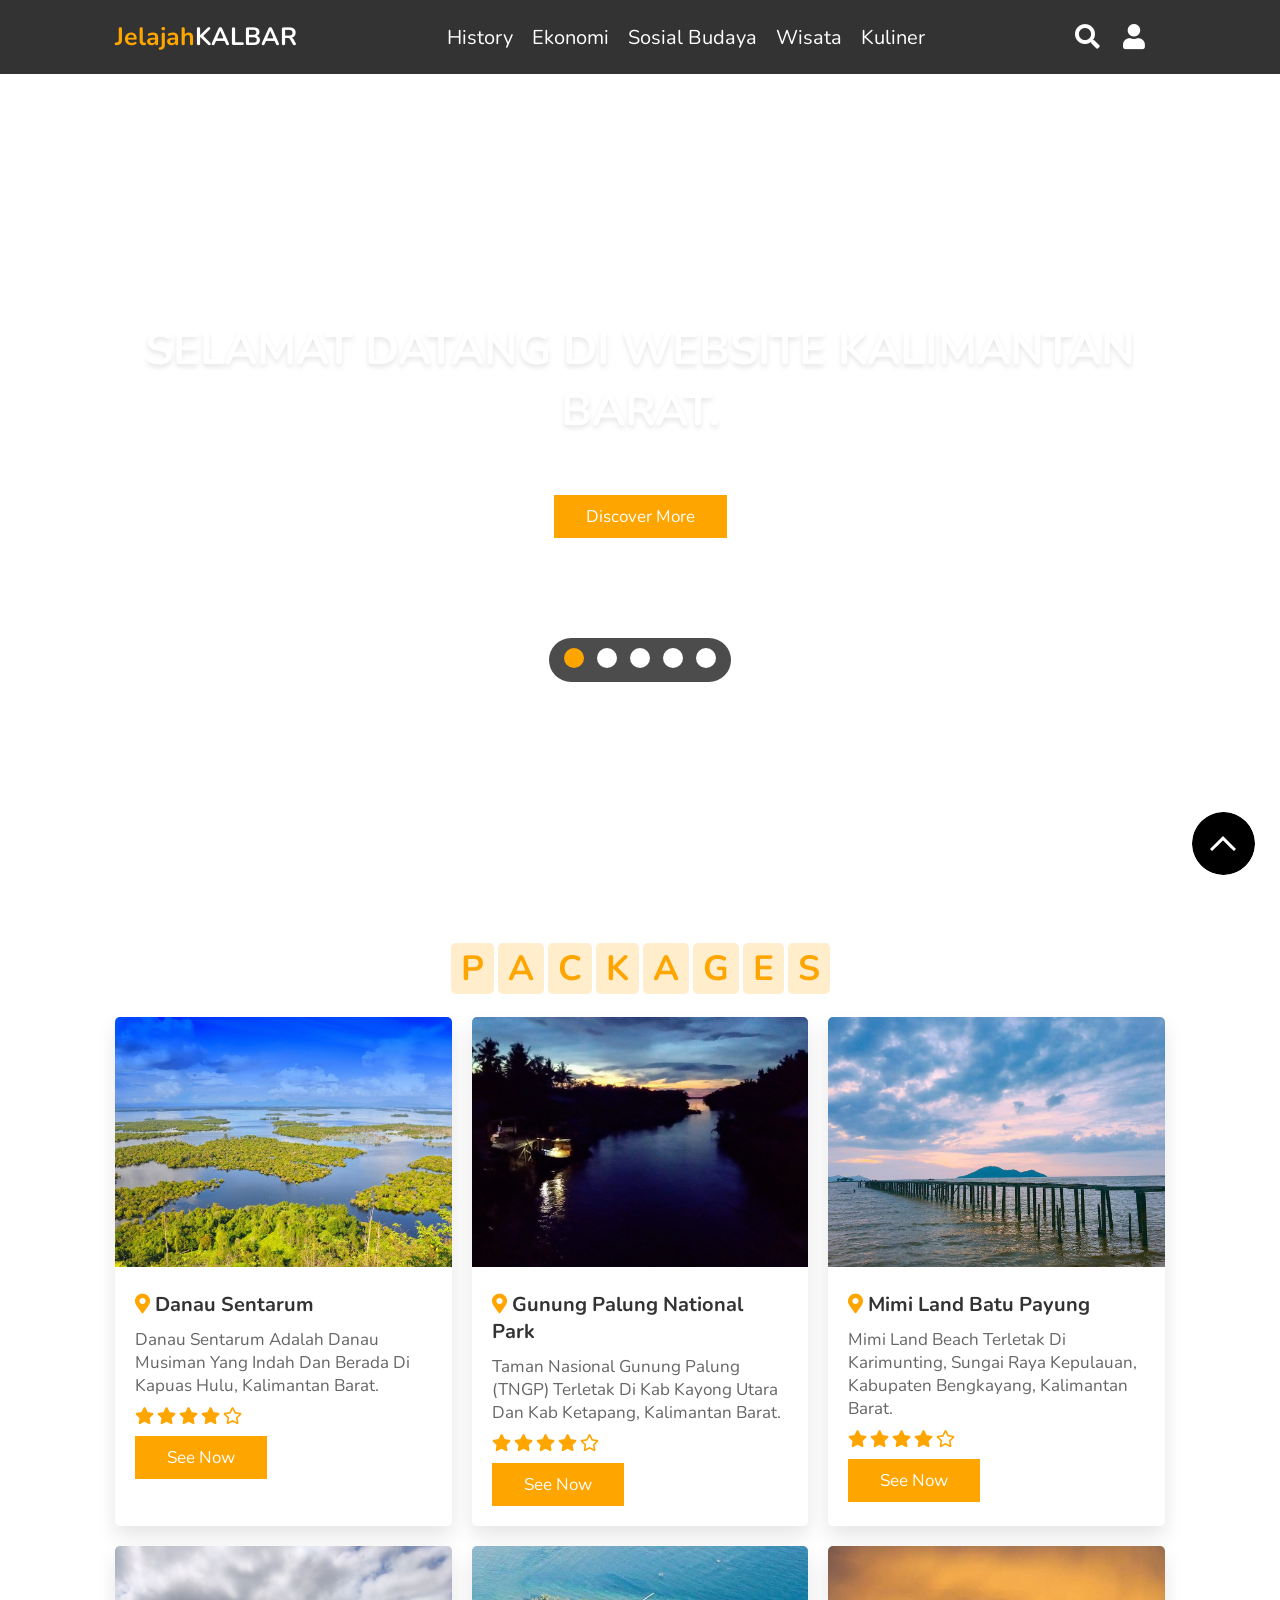
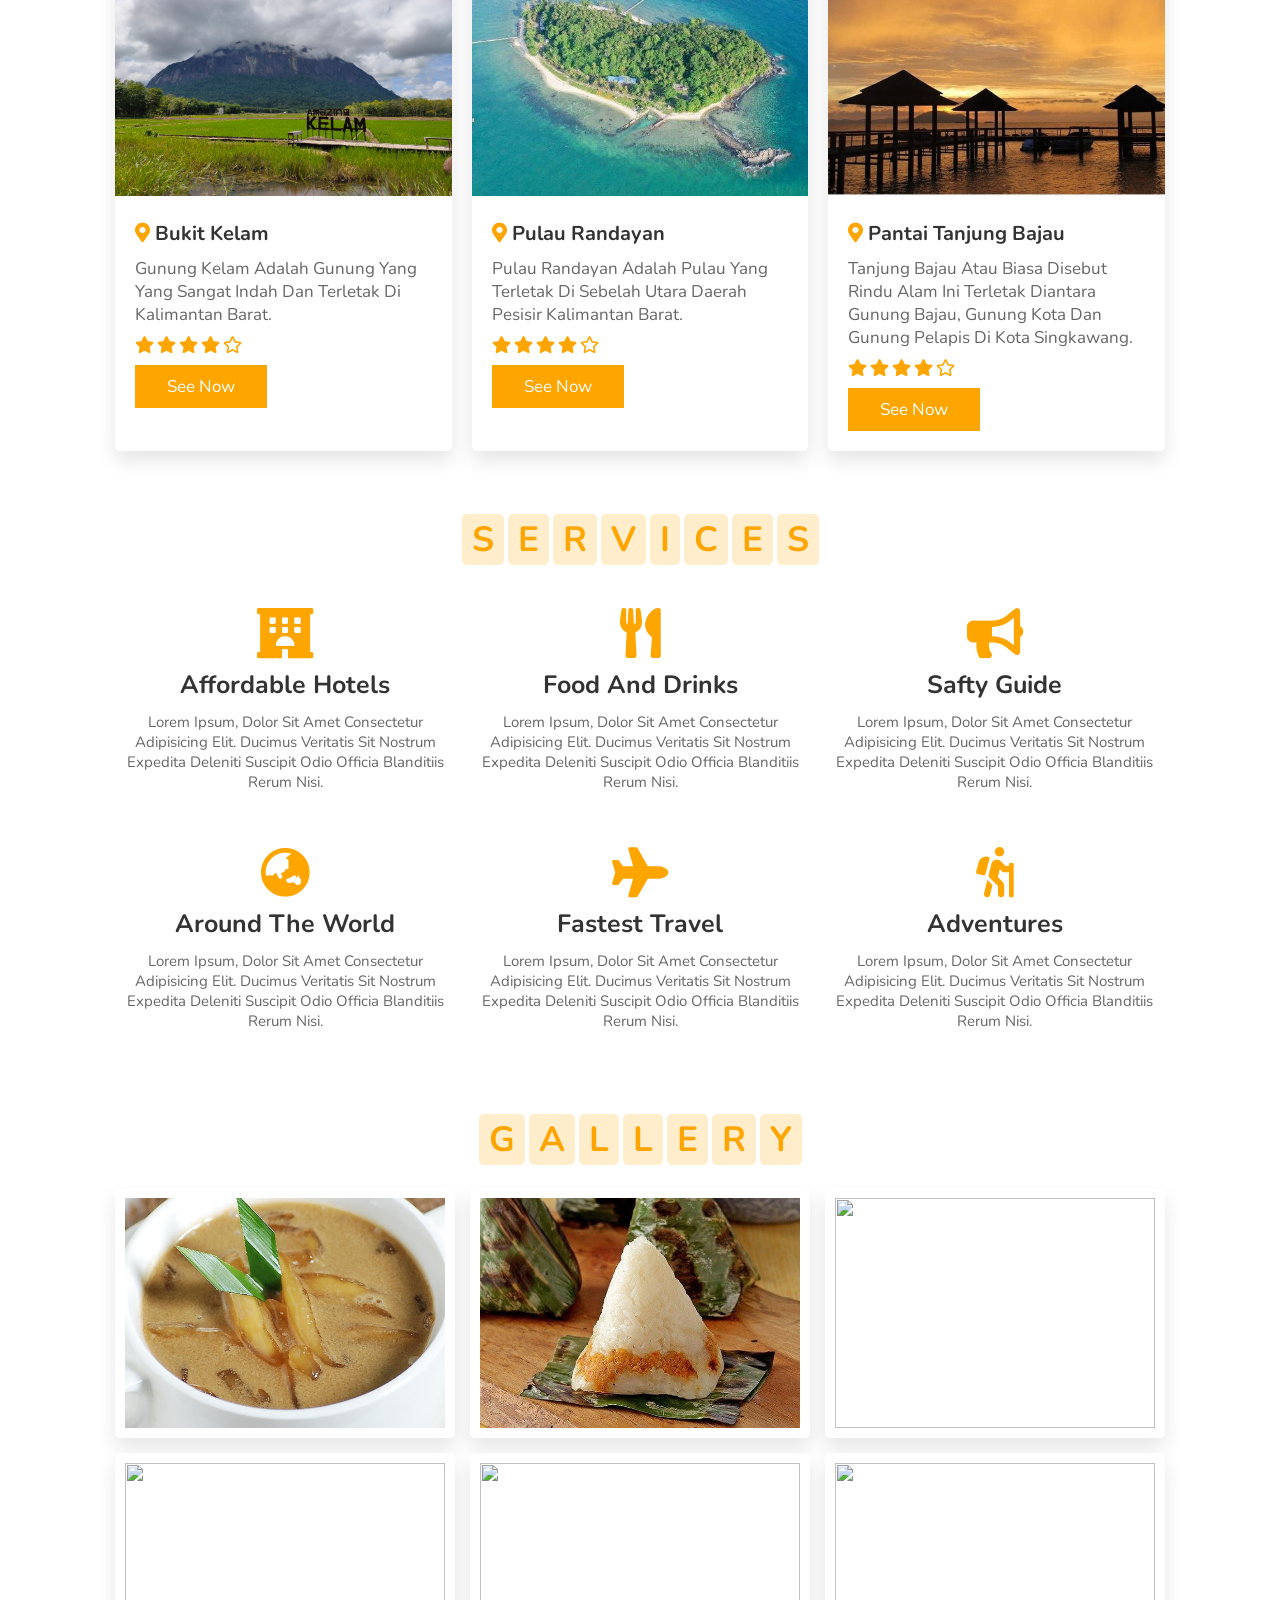
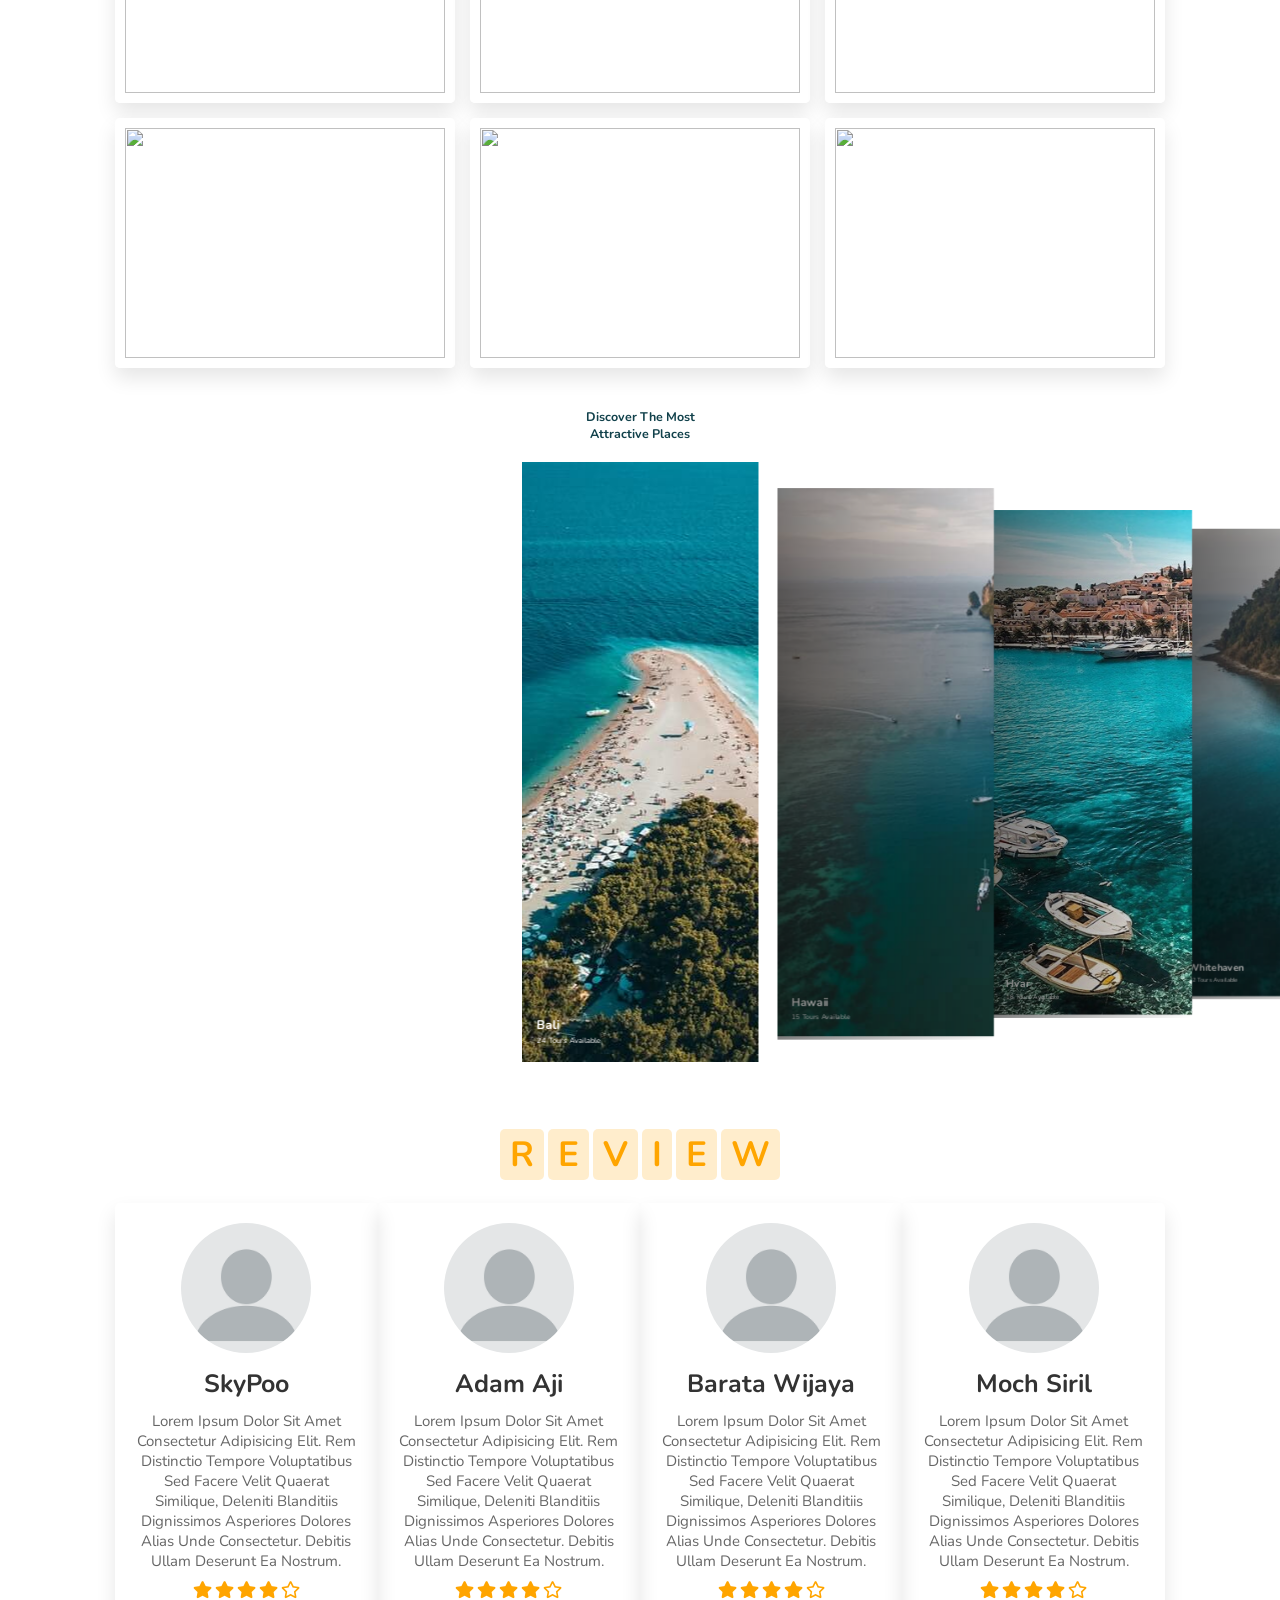
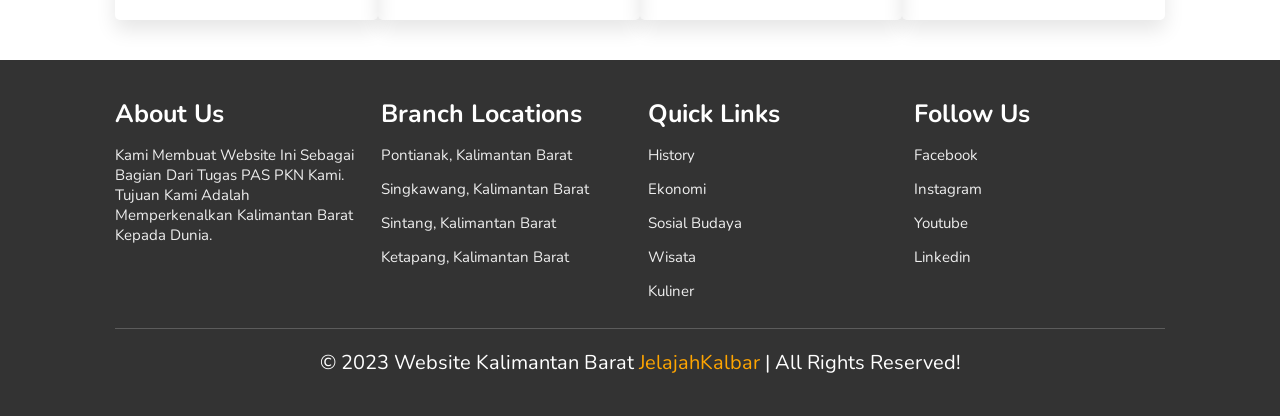
==== commit fbf373a4: "Merge branch 'main' into style/create-kulinerpage" ====
--- a/index.html
+++ b/index.html
@@ -34,6 +34,7 @@
         <a href="#" class="logo"><span>Jelajah</span>Kalbar</a>
 
         <nav class="navbar">
+
             <a href="../history/history.html">History</a>
             <a href="../ekonomi/ekonomi.html">Ekonomi</a>
             <a href="../sosial/sosial.html">Sosial Budaya</a>
@@ -137,8 +138,7 @@
                 <img src="../images/gunung_palung_national.jpg" alt="">
                 <div class="content">
                     <h3> <i class="fas fa-map-marker-alt"></i> Gunung Palung National Park </h3>
-                    <p>Taman Nasional Gunung Palung (TNGP) terletak di Kab Kayong Utara dan Kab Ketapang, Kalimantan
-                        Barat.</p>
+                    <p>Taman Nasional Gunung Palung (TNGP) terletak di Kab Kayong Utara dan Kab Ketapang, Kalimantan Barat.</p>
                     <div class="stars">
                         <i class="fas fa-star"></i>
                         <i class="fas fa-star"></i>
@@ -154,8 +154,7 @@
                 <img src="../images/mimi_land_batu_payung.jpg" alt="">
                 <div class="content">
                     <h3> <i class="fas fa-map-marker-alt"></i> Mimi Land Batu Payung </h3>
-                    <p>Mimi Land Beach terletak di Karimunting, Sungai Raya Kepulauan, Kabupaten Bengkayang, Kalimantan
-                        Barat.</p>
+                    <p>Mimi Land Beach terletak di Karimunting, Sungai Raya Kepulauan, Kabupaten Bengkayang, Kalimantan Barat.</p>
                     <div class="stars">
                         <i class="fas fa-star"></i>
                         <i class="fas fa-star"></i>
@@ -203,8 +202,8 @@
                 <img src="../images/pantai_tanjung_bajau.jpg" alt="">
                 <div class="content">
                     <h3> <i class="fas fa-map-marker-alt"></i> Pantai Tanjung Bajau </h3>
-                    <p>Tanjung Bajau atau biasa disebut Rindu alam ini terletak diantara Gunung Bajau, Gunung kota dan
-                        Gunung Pelapis di Kota Singkawang.</p>
+
+                    <p>Tanjung Bajau atau biasa disebut Rindu alam ini terletak diantara Gunung Bajau, Gunung kota dan Gunung Pelapis di Kota Singkawang.</p>
                     <div class="stars">
                         <i class="fas fa-star"></i>
                         <i class="fas fa-star"></i>
@@ -242,38 +241,32 @@
             <div class="box">
                 <i class="fas fa-hotel"></i>
                 <h3>affordable hotels</h3>
-                <p>Lorem ipsum, dolor sit amet consectetur adipisicing elit.
-                    Ducimus veritatis sit nostrum expedita deleniti suscipit odio officia blanditiis rerum nisi.</p>
+                <p>Lorem ipsum, dolor sit amet consectetur adipisicing elit. Ducimus veritatis sit nostrum expedita deleniti suscipit odio officia blanditiis rerum nisi.</p>
             </div>
             <div class="box">
                 <i class="fas fa-utensils"></i>
                 <h3>food and drinks</h3>
-                <p>Lorem ipsum, dolor sit amet consectetur adipisicing elit.
-                    Ducimus veritatis sit nostrum expedita deleniti suscipit odio officia blanditiis rerum nisi.</p>
+                <p>Lorem ipsum, dolor sit amet consectetur adipisicing elit. Ducimus veritatis sit nostrum expedita deleniti suscipit odio officia blanditiis rerum nisi.</p>
             </div>
             <div class="box">
                 <i class="fas fa-bullhorn"></i>
                 <h3>safty guide</h3>
-                <p>Lorem ipsum, dolor sit amet consectetur adipisicing elit.
-                    Ducimus veritatis sit nostrum expedita deleniti suscipit odio officia blanditiis rerum nisi.</p>
+                <p>Lorem ipsum, dolor sit amet consectetur adipisicing elit. Ducimus veritatis sit nostrum expedita deleniti suscipit odio officia blanditiis rerum nisi.</p>
             </div>
             <div class="box">
                 <i class="fas fa-globe-asia"></i>
                 <h3>around the world</h3>
-                <p>Lorem ipsum, dolor sit amet consectetur adipisicing elit.
-                    Ducimus veritatis sit nostrum expedita deleniti suscipit odio officia blanditiis rerum nisi.</p>
+                <p>Lorem ipsum, dolor sit amet consectetur adipisicing elit. Ducimus veritatis sit nostrum expedita deleniti suscipit odio officia blanditiis rerum nisi.</p>
             </div>
             <div class="box">
                 <i class="fas fa-plane"></i>
                 <h3>fastest travel</h3>
-                <p>Lorem ipsum, dolor sit amet consectetur adipisicing elit.
-                    Ducimus veritatis sit nostrum expedita deleniti suscipit odio officia blanditiis rerum nisi.</p>
+                <p>Lorem ipsum, dolor sit amet consectetur adipisicing elit. Ducimus veritatis sit nostrum expedita deleniti suscipit odio officia blanditiis rerum nisi.</p>
             </div>
             <div class="box">
                 <i class="fas fa-hiking"></i>
                 <h3>adventures</h3>
-                <p>Lorem ipsum, dolor sit amet consectetur adipisicing elit.
-                    Ducimus veritatis sit nostrum expedita deleniti suscipit odio officia blanditiis rerum nisi.</p>
+                <p>Lorem ipsum, dolor sit amet consectetur adipisicing elit. Ducimus veritatis sit nostrum expedita deleniti suscipit odio officia blanditiis rerum nisi.</p>
             </div>
 
         </div>
@@ -528,8 +521,7 @@
 
             <div class="box">
                 <h3>about us</h3>
-                <p>Kami membuat website ini sebagai bagian dari tugas PAS PKN kami. Tujuan kami adalah memperkenalkan
-                    Kalimantan Barat kepada dunia.</p>
+                <p>Kami membuat website ini sebagai bagian dari tugas PAS PKN kami. Tujuan kami adalah memperkenalkan Kalimantan Barat kepada dunia.</p>
             </div>
             <div class="box">
                 <h3>branch locations</h3>
@@ -551,8 +543,7 @@
                 <a href="https://www.facebook.com/Kalbar.Berkibar/">facebook</a>
                 <a href="https://www.instagram.com/kalbar_info/">instagram</a>
                 <a href="https://www.youtube.com/channel/UCpUcQKq-fUauRezqZTvrcJA">youtube</a>
-                <a
-                    href="https://www.linkedin.com/in/kalbaronline/?original_referer=https%3A%2F%2Fwww%2Egoogle%2Ecom%2F&originalSubdomain=id">linkedin</a>
+                <a href="https://www.linkedin.com/in/kalbaronline/?original_referer=https%3A%2F%2Fwww%2Egoogle%2Ecom%2F&originalSubdomain=id">linkedin</a>
             </div>
 
         </div>
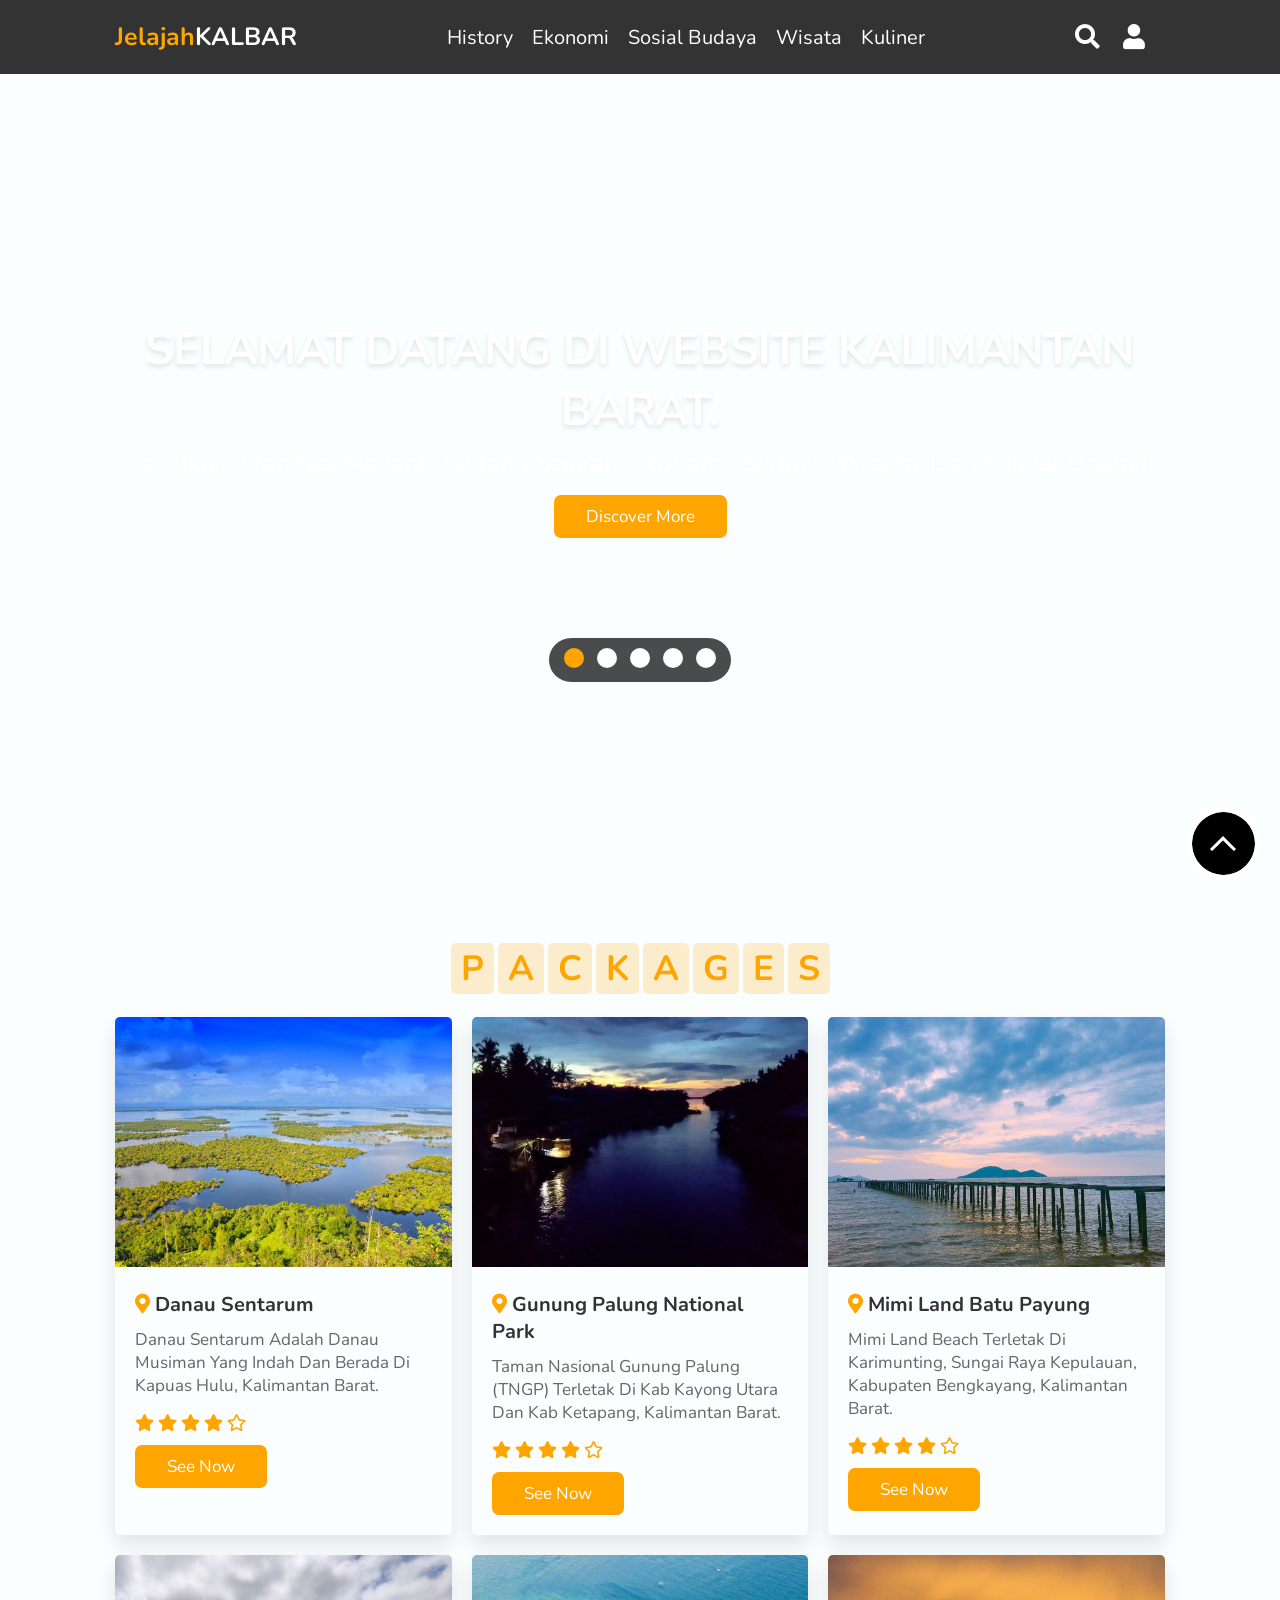
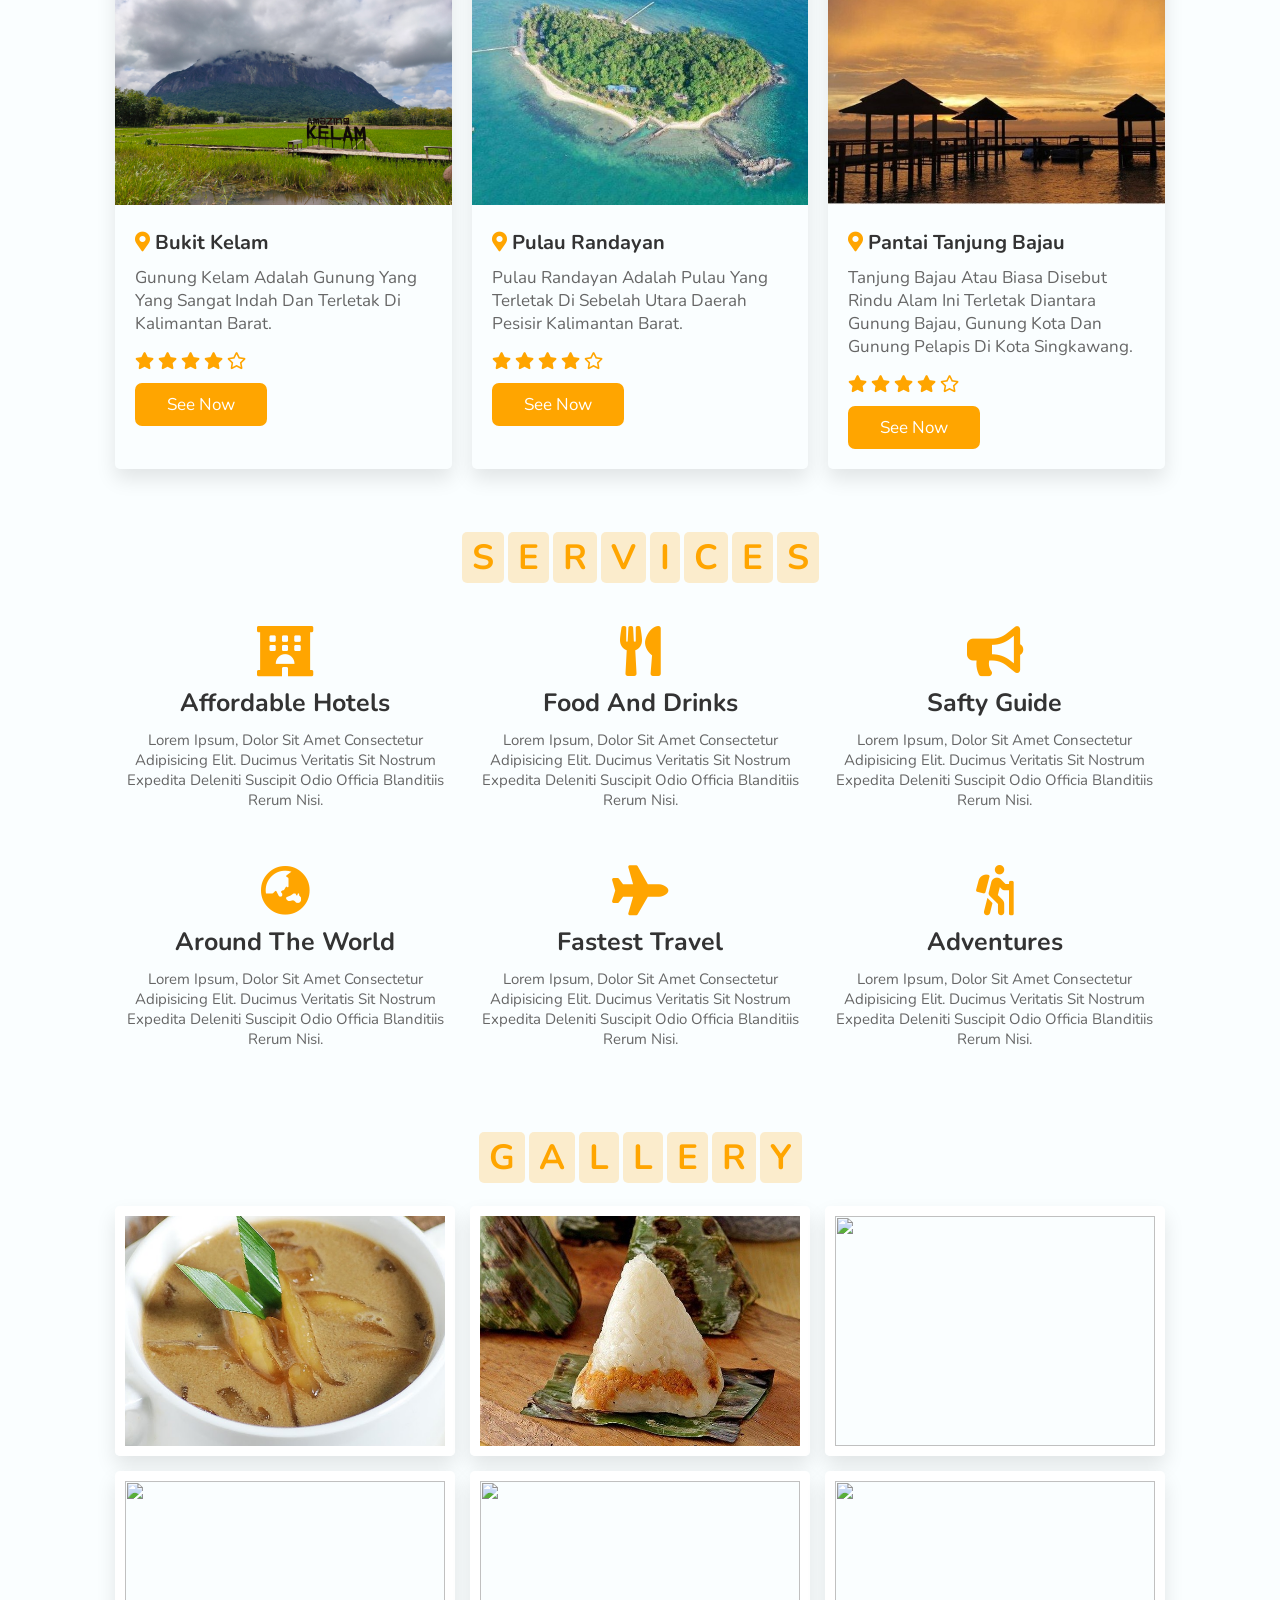
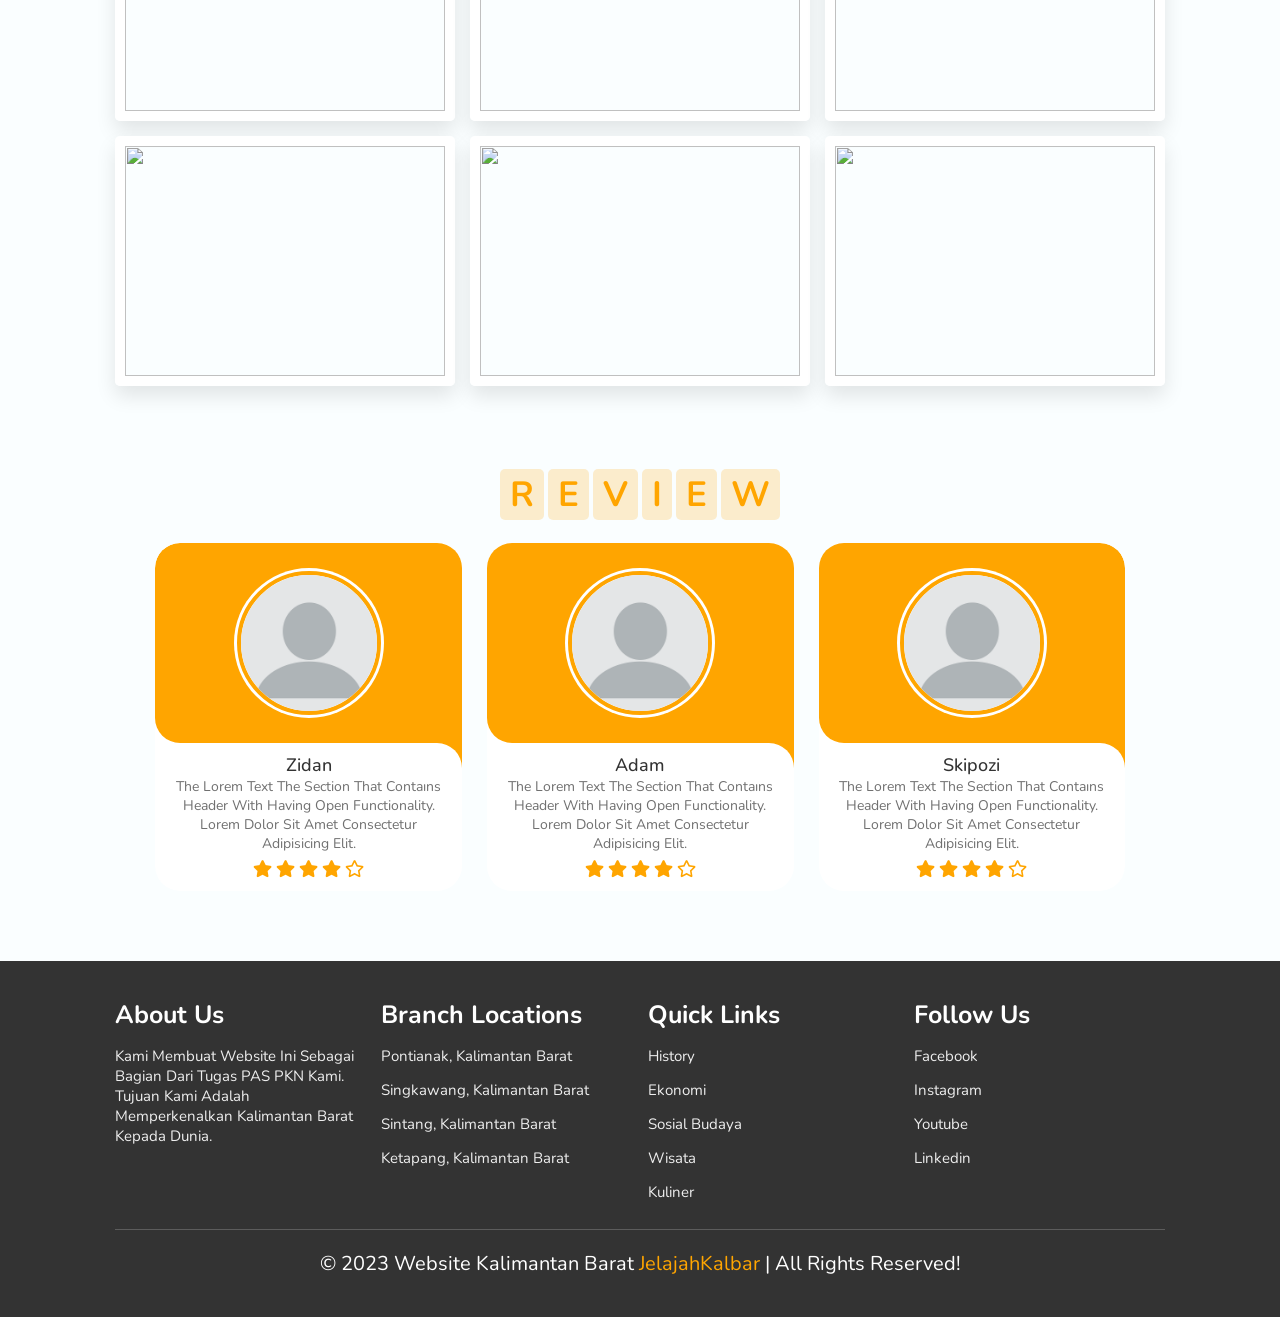
==== commit 247d5786: "style : [AD] add-sosialpage" ====
--- a/index.html
+++ b/index.html
@@ -7,7 +7,6 @@
     <meta name="viewport" content="width=device-width, initial-scale=1.0">
     <title>Kalimantan Barat</title>
 
-    <link rel="stylesheet" href="https://cdn.jsdelivr.net/npm/swiper@9/swiper-bundle.min.css" />
 
     <!-- font awesome cdn link -->
     <link rel="stylesheet" href="https://cdnjs.cloudflare.com/ajax/libs/font-awesome/5.15.3/css/all.min.css">
@@ -19,7 +18,7 @@
     <link href="https://cdn.jsdelivr.net/npm/remixicon@2.5.0/fonts/remixicon.css" rel="stylesheet">
 
     <!--=============== SWIPER CSS ===============-->
-    <link rel="stylesheet" href="assets/css/swiper-bundle.min.css">
+    <link rel="stylesheet" href="swiper-bundle.css">
 
 </head>
 
@@ -34,7 +33,6 @@
         <a href="#" class="logo"><span>Jelajah</span>Kalbar</a>
 
         <nav class="navbar">
-
             <a href="../history/history.html">History</a>
             <a href="../ekonomi/ekonomi.html">Ekonomi</a>
             <a href="../sosial/sosial.html">Sosial Budaya</a>
@@ -138,7 +136,8 @@
                 <img src="../images/gunung_palung_national.jpg" alt="">
                 <div class="content">
                     <h3> <i class="fas fa-map-marker-alt"></i> Gunung Palung National Park </h3>
-                    <p>Taman Nasional Gunung Palung (TNGP) terletak di Kab Kayong Utara dan Kab Ketapang, Kalimantan Barat.</p>
+                    <p>Taman Nasional Gunung Palung (TNGP) terletak di Kab Kayong Utara dan Kab Ketapang, Kalimantan
+                        Barat.</p>
                     <div class="stars">
                         <i class="fas fa-star"></i>
                         <i class="fas fa-star"></i>
@@ -154,7 +153,8 @@
                 <img src="../images/mimi_land_batu_payung.jpg" alt="">
                 <div class="content">
                     <h3> <i class="fas fa-map-marker-alt"></i> Mimi Land Batu Payung </h3>
-                    <p>Mimi Land Beach terletak di Karimunting, Sungai Raya Kepulauan, Kabupaten Bengkayang, Kalimantan Barat.</p>
+                    <p>Mimi Land Beach terletak di Karimunting, Sungai Raya Kepulauan, Kabupaten Bengkayang, Kalimantan
+                        Barat.</p>
                     <div class="stars">
                         <i class="fas fa-star"></i>
                         <i class="fas fa-star"></i>
@@ -202,8 +202,8 @@
                 <img src="../images/pantai_tanjung_bajau.jpg" alt="">
                 <div class="content">
                     <h3> <i class="fas fa-map-marker-alt"></i> Pantai Tanjung Bajau </h3>
-
-                    <p>Tanjung Bajau atau biasa disebut Rindu alam ini terletak diantara Gunung Bajau, Gunung kota dan Gunung Pelapis di Kota Singkawang.</p>
+                    <p>Tanjung Bajau atau biasa disebut Rindu alam ini terletak diantara Gunung Bajau, Gunung kota dan
+                        Gunung Pelapis di Kota Singkawang.</p>
                     <div class="stars">
                         <i class="fas fa-star"></i>
                         <i class="fas fa-star"></i>
@@ -241,32 +241,38 @@
             <div class="box">
                 <i class="fas fa-hotel"></i>
                 <h3>affordable hotels</h3>
-                <p>Lorem ipsum, dolor sit amet consectetur adipisicing elit. Ducimus veritatis sit nostrum expedita deleniti suscipit odio officia blanditiis rerum nisi.</p>
+                <p>Lorem ipsum, dolor sit amet consectetur adipisicing elit.
+                    Ducimus veritatis sit nostrum expedita deleniti suscipit odio officia blanditiis rerum nisi.</p>
             </div>
             <div class="box">
                 <i class="fas fa-utensils"></i>
                 <h3>food and drinks</h3>
-                <p>Lorem ipsum, dolor sit amet consectetur adipisicing elit. Ducimus veritatis sit nostrum expedita deleniti suscipit odio officia blanditiis rerum nisi.</p>
+                <p>Lorem ipsum, dolor sit amet consectetur adipisicing elit.
+                    Ducimus veritatis sit nostrum expedita deleniti suscipit odio officia blanditiis rerum nisi.</p>
             </div>
             <div class="box">
                 <i class="fas fa-bullhorn"></i>
                 <h3>safty guide</h3>
-                <p>Lorem ipsum, dolor sit amet consectetur adipisicing elit. Ducimus veritatis sit nostrum expedita deleniti suscipit odio officia blanditiis rerum nisi.</p>
+                <p>Lorem ipsum, dolor sit amet consectetur adipisicing elit.
+                    Ducimus veritatis sit nostrum expedita deleniti suscipit odio officia blanditiis rerum nisi.</p>
             </div>
             <div class="box">
                 <i class="fas fa-globe-asia"></i>
                 <h3>around the world</h3>
-                <p>Lorem ipsum, dolor sit amet consectetur adipisicing elit. Ducimus veritatis sit nostrum expedita deleniti suscipit odio officia blanditiis rerum nisi.</p>
+                <p>Lorem ipsum, dolor sit amet consectetur adipisicing elit.
+                    Ducimus veritatis sit nostrum expedita deleniti suscipit odio officia blanditiis rerum nisi.</p>
             </div>
             <div class="box">
                 <i class="fas fa-plane"></i>
                 <h3>fastest travel</h3>
-                <p>Lorem ipsum, dolor sit amet consectetur adipisicing elit. Ducimus veritatis sit nostrum expedita deleniti suscipit odio officia blanditiis rerum nisi.</p>
+                <p>Lorem ipsum, dolor sit amet consectetur adipisicing elit.
+                    Ducimus veritatis sit nostrum expedita deleniti suscipit odio officia blanditiis rerum nisi.</p>
             </div>
             <div class="box">
                 <i class="fas fa-hiking"></i>
                 <h3>adventures</h3>
-                <p>Lorem ipsum, dolor sit amet consectetur adipisicing elit. Ducimus veritatis sit nostrum expedita deleniti suscipit odio officia blanditiis rerum nisi.</p>
+                <p>Lorem ipsum, dolor sit amet consectetur adipisicing elit.
+                    Ducimus veritatis sit nostrum expedita deleniti suscipit odio officia blanditiis rerum nisi.</p>
             </div>
 
         </div>
@@ -371,56 +377,9 @@
 
     <!-- gallery section ends -->
 
-    <!--==================== DISCOVER start ====================-->
-    <section class="discover section" id="discover">
-        <h2 class="section__title">Discover the most <br> attractive places</h2>
-
-        <div class="discover__container container swiper-container">
-            <div class="swiper-wrapper">
-                <!--==================== DISCOVER 1 ====================-->
-                <div class="discover__card swiper-slide">
-                    <img src="images/discover1.jpg" alt="" class="discover__img">
-                    <div class="discover__data">
-                        <h2 class="discover__title">Bali</h2>
-                        <span class="discover__description">24 tours available</span>
-                    </div>
-                </div>
-
-                <!--==================== DISCOVER 2 ====================-->
-                <div class="discover__card swiper-slide">
-                    <img src="images/discover2.jpg" alt="" class="discover__img">
-                    <div class="discover__data">
-                        <h2 class="discover__title">Hawaii</h2>
-                        <span class="discover__description">15 tours available</span>
-                    </div>
-                </div>
-
-                <!--==================== DISCOVER 3 ====================-->
-                <div class="discover__card swiper-slide">
-                    <img src="images/discover3.jpg" alt="" class="discover__img">
-                    <div class="discover__data">
-                        <h2 class="discover__title">Hvar</h2>
-                        <span class="discover__description">18 tours available</span>
-                    </div>
-                </div>
-
-                <!--==================== DISCOVER 4 ====================-->
-                <div class="discover__card swiper-slide">
-                    <img src="images/discover4.jpg" alt="" class="discover__img">
-                    <div class="discover__data">
-                        <h2 class="discover__title">Whitehaven</h2>
-                        <span class="discover__description">32 tours available</span>
-                    </div>
-                </div>
-            </div>
-        </div>
-    </section>
-    <!--==================== DISCOVER end ====================-->
-
-    <!-- review section starts -->
+    <!-- Review start -->
 
     <section class="review" id="review">
-
         <h1 class="heading">
             <span>r</span>
             <span>e</span>
@@ -429,87 +388,97 @@
             <span>e</span>
             <span>w</span>
         </h1>
-
-        <div class="swiper-container review-slider">
-
-            <div class="swiper-wrapper">
-
-                <div class="swiper-slider">
-                    <div class="box">
-                        <img src="../images/user.png" alt="">
-                        <h3>SkyPoo</h3>
-                        <p>Lorem ipsum dolor sit amet consectetur adipisicing elit.
-                            Rem distinctio tempore voluptatibus sed facere velit quaerat similique,
-                            deleniti blanditiis dignissimos asperiores dolores alias unde consectetur.
-                            Debitis ullam deserunt ea nostrum.</p>
-                        <div class="stars">
-                            <i class="fas fa-star"></i>
-                            <i class="fas fa-star"></i>
-                            <i class="fas fa-star"></i>
-                            <i class="fas fa-star"></i>
-                            <i class="far fa-star"></i>
-                        </div>
-                    </div>
-                </div>
-                <div class="swiper-slider">
-                    <div class="box">
-                        <img src="../images/user.png" alt="">
-                        <h3>Adam Aji</h3>
-                        <p>Lorem ipsum dolor sit amet consectetur adipisicing elit.
-                            Rem distinctio tempore voluptatibus sed facere velit quaerat similique,
-                            deleniti blanditiis dignissimos asperiores dolores alias unde consectetur.
-                            Debitis ullam deserunt ea nostrum.</p>
-                        <div class="stars">
-                            <i class="fas fa-star"></i>
-                            <i class="fas fa-star"></i>
-                            <i class="fas fa-star"></i>
-                            <i class="fas fa-star"></i>
-                            <i class="far fa-star"></i>
-                        </div>
-                    </div>
-                </div>
-                <div class="swiper-slider">
-                    <div class="box">
-                        <img src="../images/user.png" alt="">
-                        <h3>Barata Wijaya</h3>
-                        <p>Lorem ipsum dolor sit amet consectetur adipisicing elit.
-                            Rem distinctio tempore voluptatibus sed facere velit quaerat similique,
-                            deleniti blanditiis dignissimos asperiores dolores alias unde consectetur.
-                            Debitis ullam deserunt ea nostrum.</p>
-                        <div class="stars">
-                            <i class="fas fa-star"></i>
-                            <i class="fas fa-star"></i>
-                            <i class="fas fa-star"></i>
-                            <i class="fas fa-star"></i>
-                            <i class="far fa-star"></i>
-                        </div>
-                    </div>
-                </div>
-                <div class="swiper-slider">
-                    <div class="box">
-                        <img src="../images/user.png" alt="">
-                        <h3>Moch Siril</h3>
-                        <p>Lorem ipsum dolor sit amet consectetur adipisicing elit.
-                            Rem distinctio tempore voluptatibus sed facere velit quaerat similique,
-                            deleniti blanditiis dignissimos asperiores dolores alias unde consectetur.
-                            Debitis ullam deserunt ea nostrum.</p>
-                        <div class="stars">
-                            <i class="fas fa-star"></i>
-                            <i class="fas fa-star"></i>
-                            <i class="fas fa-star"></i>
-                            <i class="fas fa-star"></i>
-                            <i class="far fa-star"></i>
-                        </div>
-                    </div>
-                </div>
-
-            </div>
-
-        </div>
-
+    
+        <div class="slide-container swiper">
+            <div class="slide-content">
+                <div class="card-wrapper swiper-wrapper">
+                    <div class="card swiper-slide">
+                        <div class="image-content">
+                            <span class="overlay"></span>
+                            <div class="card-image">
+                                <img src="/images/user.png" alt="" class="card-img">
+                            </div>
+                        </div>
+                        <div class="card-content">
+                            <h2 class="name">Zidan</h2>
+                            <p class="description">The lorem text the section that contains header with having open
+                                functionality. Lorem dolor sit amet consectetur adipisicing elit.</p>
+                                <div class="stars">
+                                    <i class="fas fa-star"></i>
+                                    <i class="fas fa-star"></i>
+                                    <i class="fas fa-star"></i>
+                                    <i class="fas fa-star"></i>
+                                    <i class="far fa-star"></i>
+                                </div>
+                        </div>
+                    </div>
+                    <div class="card swiper-slide">
+                        <div class="image-content">
+                            <span class="overlay"></span>
+                            <div class="card-image">
+                                <img src="/images/user.png" alt="" class="card-img">
+                            </div>
+                        </div>
+                        <div class="card-content">
+                            <h2 class="name">Adam</h2>
+                            <p class="description">The lorem text the section that contains header with having open
+                                functionality. Lorem dolor sit amet consectetur adipisicing elit.</p>
+                                <div class="stars">
+                                    <i class="fas fa-star"></i>
+                                    <i class="fas fa-star"></i>
+                                    <i class="fas fa-star"></i>
+                                    <i class="fas fa-star"></i>
+                                    <i class="far fa-star"></i>
+                                </div>
+                        </div>
+                    </div>
+                    <div class="card swiper-slide">
+                        <div class="image-content">
+                            <span class="overlay"></span>
+                            <div class="card-image">
+                                <img src="/images/user.png" alt="" class="card-img">
+                            </div>
+                        </div>
+                        <div class="card-content">
+                            <h2 class="name">Skipozi</h2>
+                            <p class="description">The lorem text the section that contains header with having open
+                                functionality. Lorem dolor sit amet consectetur adipisicing elit.</p>
+                                <div class="stars">
+                                    <i class="fas fa-star"></i>
+                                    <i class="fas fa-star"></i>
+                                    <i class="fas fa-star"></i>
+                                    <i class="fas fa-star"></i>
+                                    <i class="far fa-star"></i>
+                                </div>
+                        </div>
+                    </div>
+                    <div class="card swiper-slide">
+                        <div class="image-content">
+                            <span class="overlay"></span>
+                            <div class="card-image">
+                                <img src="/images/user.png" alt="" class="card-img">
+                            </div>
+                        </div>
+                        <div class="card-content">
+                            <h2 class="name">Baratha</h2>
+                            <p class="description">The lorem text the section that contains header with having open
+                                functionality. Lorem dolor sit amet consectetur adipisicing elit.</p>
+                                <div class="stars">
+                                    <i class="fas fa-star"></i>
+                                    <i class="fas fa-star"></i>
+                                    <i class="fas fa-star"></i>
+                                    <i class="fas fa-star"></i>
+                                    <i class="far fa-star"></i>
+                                </div>
+                        </div>
+                    </div>
+                </div>
+            </div>
+        </div>
     </section>
-
-    <!-- review section ends -->
+    
+
+    <!-- Review end -->
 
     <img id="upArrow" src="../images/upArrow.jpg" alt="" srcset="" onclick="scrollToTop()">
 
@@ -521,7 +490,8 @@
 
             <div class="box">
                 <h3>about us</h3>
-                <p>Kami membuat website ini sebagai bagian dari tugas PAS PKN kami. Tujuan kami adalah memperkenalkan Kalimantan Barat kepada dunia.</p>
+                <p>Kami membuat website ini sebagai bagian dari tugas PAS PKN kami. Tujuan kami adalah memperkenalkan
+                    Kalimantan Barat kepada dunia.</p>
             </div>
             <div class="box">
                 <h3>branch locations</h3>
@@ -543,7 +513,8 @@
                 <a href="https://www.facebook.com/Kalbar.Berkibar/">facebook</a>
                 <a href="https://www.instagram.com/kalbar_info/">instagram</a>
                 <a href="https://www.youtube.com/channel/UCpUcQKq-fUauRezqZTvrcJA">youtube</a>
-                <a href="https://www.linkedin.com/in/kalbaronline/?original_referer=https%3A%2F%2Fwww%2Egoogle%2Ecom%2F&originalSubdomain=id">linkedin</a>
+                <a
+                    href="https://www.linkedin.com/in/kalbaronline/?original_referer=https%3A%2F%2Fwww%2Egoogle%2Ecom%2F&originalSubdomain=id">linkedin</a>
             </div>
 
         </div>
@@ -555,7 +526,7 @@
     <script src="https://cdn.jsdelivr.net/npm/swiper@9/swiper-bundle.min.js"></script>
 
     <!--=============== SWIPER JS ===============-->
-    <script src="assets/js/swiper-bundle.min.js"></script>
+    <script src="swiper-bundle.min.js"></script>
 
     <!-- custom js file link -->
     <script src="script.js"></script>
--- a/style.css
+++ b/style.css
@@ -28,11 +28,11 @@
     --title-font: 'Raleway', sans-serif;
     --biggest-font-size: 2.5rem;
     --h1-font-size: 1.5rem;
-    --h2-font-size: 1.25rem;
-    --h3-font-size: 1rem;
+    --h2-font-size: 2.25rem;
+    --h3-font-size: 0.25rem;
     --normal-font-size: .938rem;
     --small-font-size: .813rem;
-    --smaller-font-size: .75rem;
+    --smaller-font-size: 2.0rem;
 
     /*========== Font weight ==========*/
     --font-medium: 500;
@@ -56,6 +56,18 @@
     --img-transition: .3s;
     --img-hidden: hidden;
     --img-scale: scale(1.1);
+}
+
+@media screen and (min-width: 968px) {
+    :root {
+        --biggest-font-size: 4rem;
+        --h1-font-size: 2.25rem;
+        --h2-font-size: 1.75rem;
+        --h3-font-size: 0.25rem;
+        --normal-font-size: 1rem;
+        --small-font-size: .875rem;
+        --smaller-font-size: .813rem;
+    }
 }
 
 * {
@@ -70,6 +82,14 @@
     transition: all .2s linear;
 }
 
+body {
+    margin: var(--header-height) 0 0 0;
+    font-family: var(--body-font);
+    font-size: var(--normal-font-size);
+    background-color: var(--body-color);
+    color: var(--text-color);
+}
+
 /*=============== REUSABLE CSS CLASSES ===============*/
 .section {
     padding: 2rem 9%;
@@ -136,6 +156,7 @@
     border: .2rem solid var(--orange);
     cursor: pointer;
     font-size: 1.7rem;
+    border-radius: 7px;
 }
 
 .btn:hover {
@@ -226,6 +247,92 @@
     color: var(--orange);
 }
 
+.slide-content {
+    margin: 0 40px;
+    overflow: hidden;
+    border-radius: 25px;
+}
+
+.card {
+    border-radius: 25px;
+    background-color: #FFF;
+}
+
+.image-content,
+.card-content {
+    display: flex;
+    flex-direction: column;
+    align-items: center;
+    padding: 10px 14px;
+}
+
+.image-content {
+    position: relative;
+    row-gap: 5px;
+    padding: 25px 0;
+}
+
+.overlay {
+    position: absolute;
+    left: 0;
+    top: 0;
+    height: 100%;
+    width: 100%;
+    background-color: var(--orange);
+    border-radius: 25px 25px 0 25px;
+}
+
+.overlay::before,
+.overlay::after {
+    content: '';
+    position: absolute;
+    right: 0;
+    bottom: -40px;
+    height: 40px;
+    width: 40px;
+    background-color: var(--orange);
+}
+
+.overlay::after {
+    border-radius: 0 25px 0 0;
+    background-color: #FFF;
+}
+
+.card-image {
+    position: relative;
+    height: 150px;
+    width: 150px;
+    border-radius: 50%;
+    background: #FFF;
+    padding: 3px;
+}
+
+.card-image .card-img {
+    height: 100%;
+    width: 100%;
+    object-fit: cover;
+    border-radius: 50%;
+    border: 4px solid var(--orange);
+}
+
+.name {
+    font-size: 18px;
+    font-weight: 500;
+    color: #333;
+}
+
+.description {
+    font-size: 14px;
+    color: #707070;
+    text-align: center;
+}
+
+.swiper-navBtn::before,
+.swiper-navBtn::after {
+    font-size: 35px;
+}
+
+
 .login-form-container {
     position: fixed;
     top: -120%;
@@ -422,6 +529,12 @@
     color: var(--orange);
 }
 
+.stars {
+    margin-top: 5px;
+    font-size: 1.7rem;
+    color: var(--orange);
+}
+
 .services .box-container {
     display: flex;
     flex-wrap: wrap;
@@ -506,7 +619,6 @@
 }
 
 /*=============== DISCOVER ===============*/
-
 .discover__card {
     position: relative;
     width: 200px;
@@ -526,7 +638,8 @@
 
 .discover__title {
     color: white;
-    font-size: var(--h3-font-size);
+    display: block;
+    font-size: var(--h2-font-size);
     margin-bottom: var(--mb-0-25);
 }
 
@@ -537,6 +650,8 @@
 }
 
 .discover__img {
+    width: 100%;
+    height: 100%;
     transition: var(--img-transition);
 }
 
@@ -550,39 +665,9 @@
 }
 
 /* Review */
-.review .review-slider {
-    padding-bottom: 2rem;
-}
-
-.review .box {
-    padding: 2rem;
-    text-align: center;
-    box-shadow: 0 1rem 2rem rgba(0, 0, 0, .1);
-    border-radius: .5rem;
-}
-
-.review .box img {
-    height: 13rem;
-    width: 13rem;
-    border-radius: 50%;
-    object-fit: cover;
-    margin-bottom: 1rem;
-}
-
-.review .box h3 {
-    color: #333;
-    font-size: 2.5rem;
-}
-
-.review .box p {
-    color: #666;
-    font-size: 1.5rem;
-    padding: 1rem 0;
-}
-
-.review .box .stars i {
-    color: var(--orange);
-    font-size: 1.7rem;
+.review {
+    margin-bottom: 50px;
+    margin-top: 20px;
 }
 
 #upArrow {
@@ -649,18 +734,102 @@
     color: var(--orange);
 }
 
-/* media queries */
-
-@media (max-width:1200px) {
-
+.scrollup {
+    position: fixed;
+    right: 1rem;
+    bottom: -20%;
+    background-color: var(--first-color);
+    padding: .5rem;
+    display: flex;
+    opacity: .9;
+    z-index: var(--z-tooltip);
+    transition: .4s;
+}
+
+.scrollup:hover {
+    background-color: var(--first-color-alt);
+    opacity: 1;
+}
+
+.scrollup__icon {
+    color: var(--white-color);
+    font-size: 1.2rem;
+}
+
+/* Show scroll */
+.show-scroll {
+    bottom: 5rem;
+}
+
+/* Existing styles... */
+
+/* Media Queries */
+@media screen and (min-width: 768px) {
+    body {
+        margin: 0;
+    }
+
+    .section {
+        padding: 7rem 0 2rem;
+    }
+
+    .discover__container {
+        width: 610px;
+        margin-left: auto;
+        margin-right: auto;
+    }
+
+    .discover__container {
+        padding-top: 2rem;
+    }
+}
+
+@media screen and (min-width: 1024px) {
+    .container {
+        width: 100%;
+        max-width: 968px;
+        /* or any other suitable max-width */
+        margin-left: auto;
+        margin-right: auto;
+    }
+
+    .discover__card {
+        width: 100%;
+        /* or a percentage value */
+        max-width: 300px;
+        /* or any other suitable max-width */
+    }
+
+    .discover__container {
+        width: 100%;
+        /* or a percentage value */
+        max-width: 700px;
+        /* or any other suitable max-width */
+    }
+
+    .discover__data {
+        left: 1.5rem;
+        bottom: 2rem;
+    }
+
+    .discover__title {
+        font-size: var(--h2-font-size);
+    }
+}
+
+@media screen and (min-width: 1200px) {
+    .container {
+        max-width: 1024px;
+    }
+}
+
+@media screen and (max-width: 1200px) {
     html {
         font-size: 55%;
     }
-
-}
-
-@media (max-width:991px) {
-
+}
+
+@media screen and (max-width: 991px) {
     header {
         padding: 2rem;
     }
@@ -668,10 +837,16 @@
     section {
         padding: 2rem;
     }
-
-}
-
-@media (max-width:768px) {
+}
+
+@media screen and (max-width: 768px) {
+    .slide-content {
+        margin: 0 10px;
+    }
+
+    .swiper-navBtn {
+        display: none;
+    }
 
     #menu-bar {
         display: initial;
@@ -699,11 +874,15 @@
         margin: 1.5rem 0;
         background: #222;
     }
-
-}
-
-@media (max-width:450px) {
-
+}
+
+@media screen and (min-width: 1200px) {
+    .container {
+        max-width: 1024px;
+    }
+}
+
+@media screen and (max-width: 450px) {
     html {
         font-size: 50%;
     }
@@ -711,34 +890,6 @@
     .heading span {
         font-size: 2.5rem;
     }
-
-}
-
-@media screen and (min-width: 768px) {
-
-    .discover__container,
-    .discover__container {
-        width: 610px;
-        margin-left: auto;
-        margin-right: auto;
-    }
-}
-
-@media screen and (min-width: 1024px) {
-    .discover__card {
-        width: 237px;
-    }
-
-    .discover__container {
-        width: 700px;
-    }
-
-    .discover__data {
-        left: 1.5rem;
-        bottom: 2rem;
-    }
-
-    .discover__title {
-        font-size: var(--h2-font-size);
-    }
-}+}
+
+/* End of Media Queries */
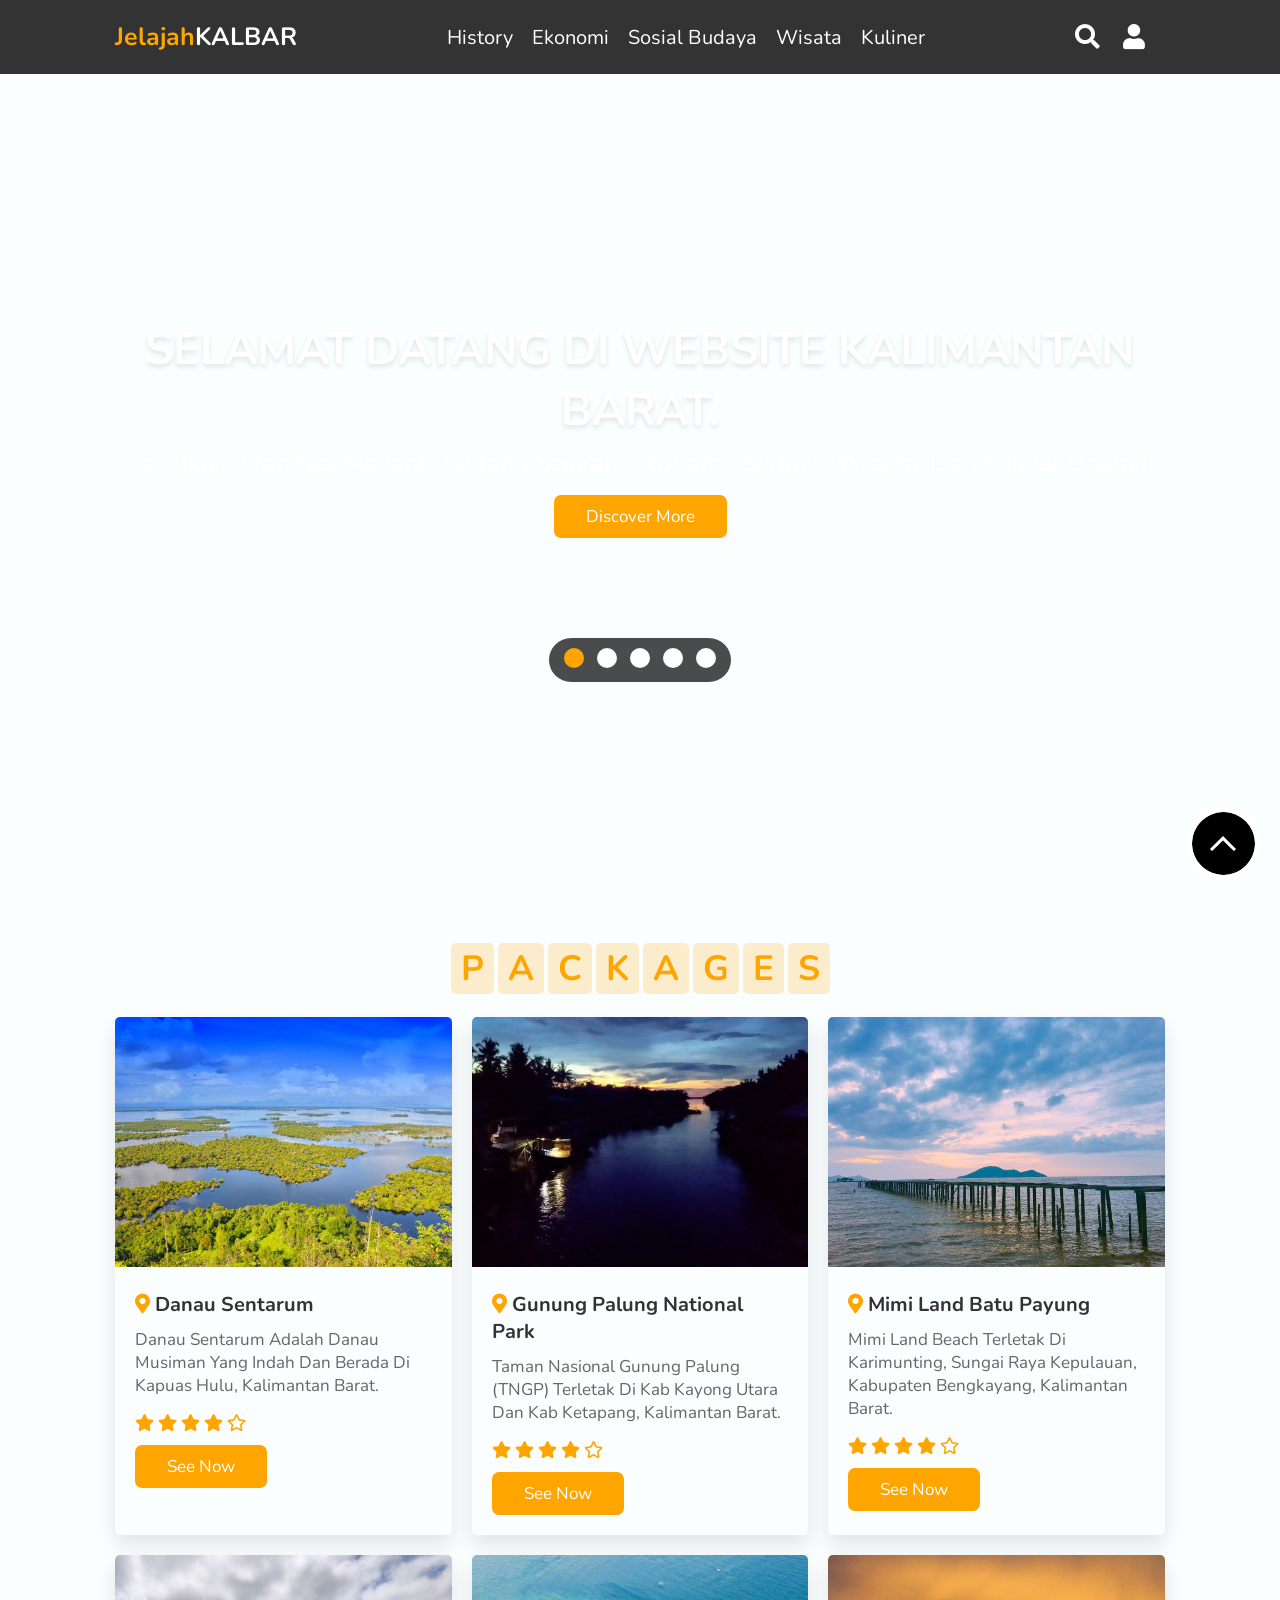
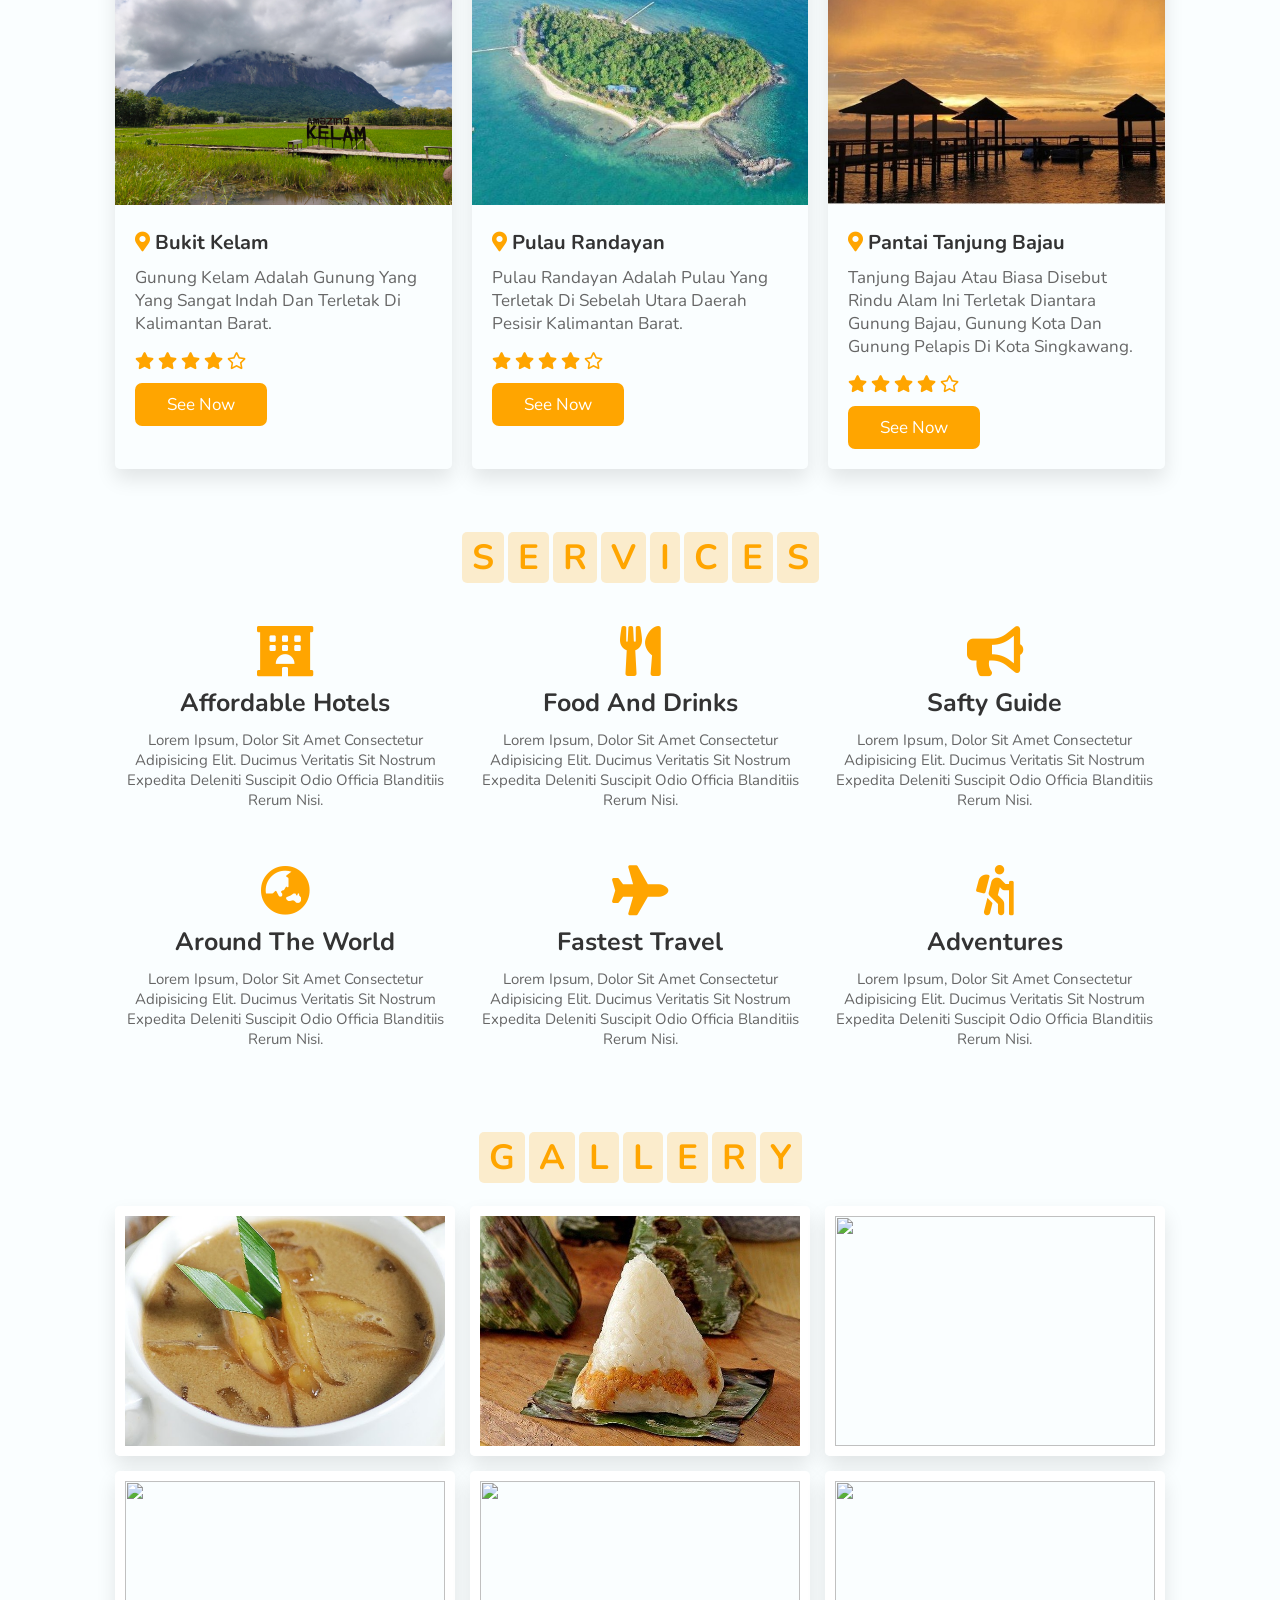
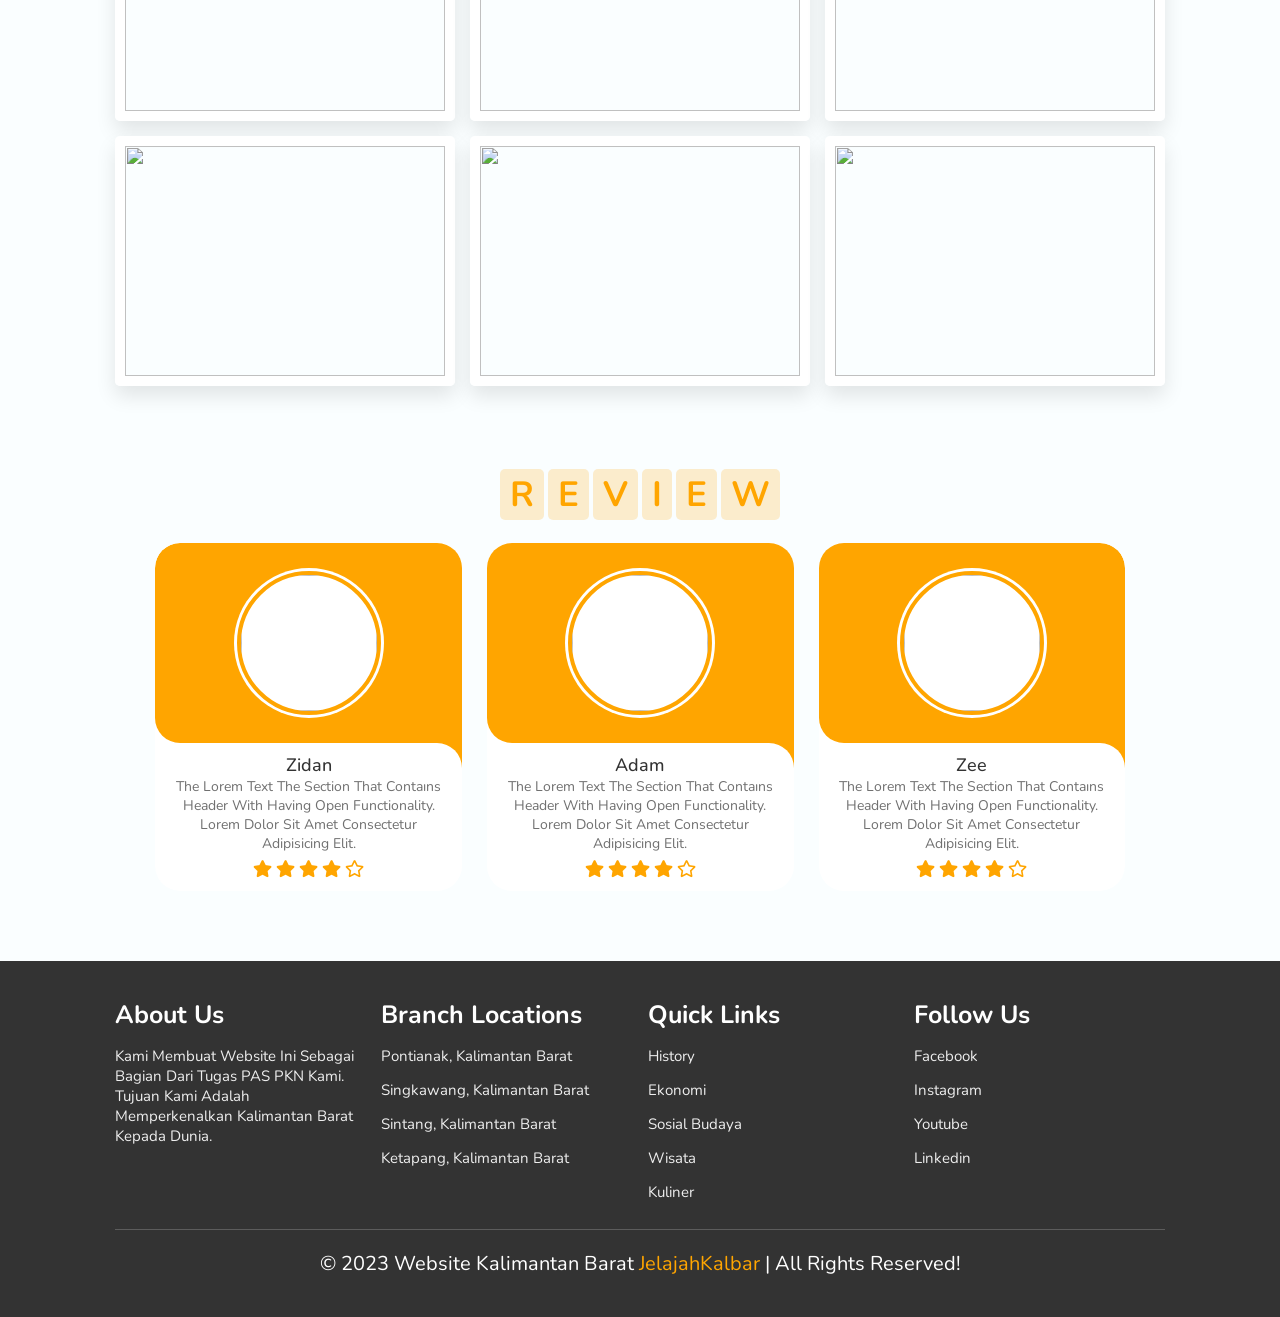
==== commit 4c7e0a0a: "style : [AD] add-sosialpage" ====
--- a/index.html
+++ b/index.html
@@ -301,8 +301,7 @@
                 <img src="/images/buburgunting.png" alt="bubur gunting">
                 <div class="content">
                     <h3>Bubur Gunting</h3>
-                    <p>Bubur Gunting adalah cakwe atau roti goreng yang disajikan di dalam mangkuk kecil lengkap dengan
-                        kuah kental kacang hijau.</p>
+                    <p>Bubur Gunting adalah cakwe atau roti goreng yang disajikan di dalam mangkuk kecil</p>
                     <a href="/kuliner/kulinerBlog/kulinerBlog.html#buburgunting" class="btn">see more</a>
                 </div>
             </div>
@@ -396,7 +395,7 @@
                         <div class="image-content">
                             <span class="overlay"></span>
                             <div class="card-image">
-                                <img src="/images/user.png" alt="" class="card-img">
+                                <img src="/images/person1.jpg" alt="" class="card-img">
                             </div>
                         </div>
                         <div class="card-content">
@@ -416,7 +415,7 @@
                         <div class="image-content">
                             <span class="overlay"></span>
                             <div class="card-image">
-                                <img src="/images/user.png" alt="" class="card-img">
+                                <img src="/images/person2.jpg" alt="" class="card-img">
                             </div>
                         </div>
                         <div class="card-content">
@@ -436,11 +435,11 @@
                         <div class="image-content">
                             <span class="overlay"></span>
                             <div class="card-image">
-                                <img src="/images/user.png" alt="" class="card-img">
+                                <img src="/images/person3.jpg" alt="" class="card-img">
                             </div>
                         </div>
                         <div class="card-content">
-                            <h2 class="name">Skipozi</h2>
+                            <h2 class="name">Zee</h2>
                             <p class="description">The lorem text the section that contains header with having open
                                 functionality. Lorem dolor sit amet consectetur adipisicing elit.</p>
                                 <div class="stars">
@@ -456,7 +455,7 @@
                         <div class="image-content">
                             <span class="overlay"></span>
                             <div class="card-image">
-                                <img src="/images/user.png" alt="" class="card-img">
+                                <img src="/images/person4.png" alt="" class="card-img">
                             </div>
                         </div>
                         <div class="card-content">
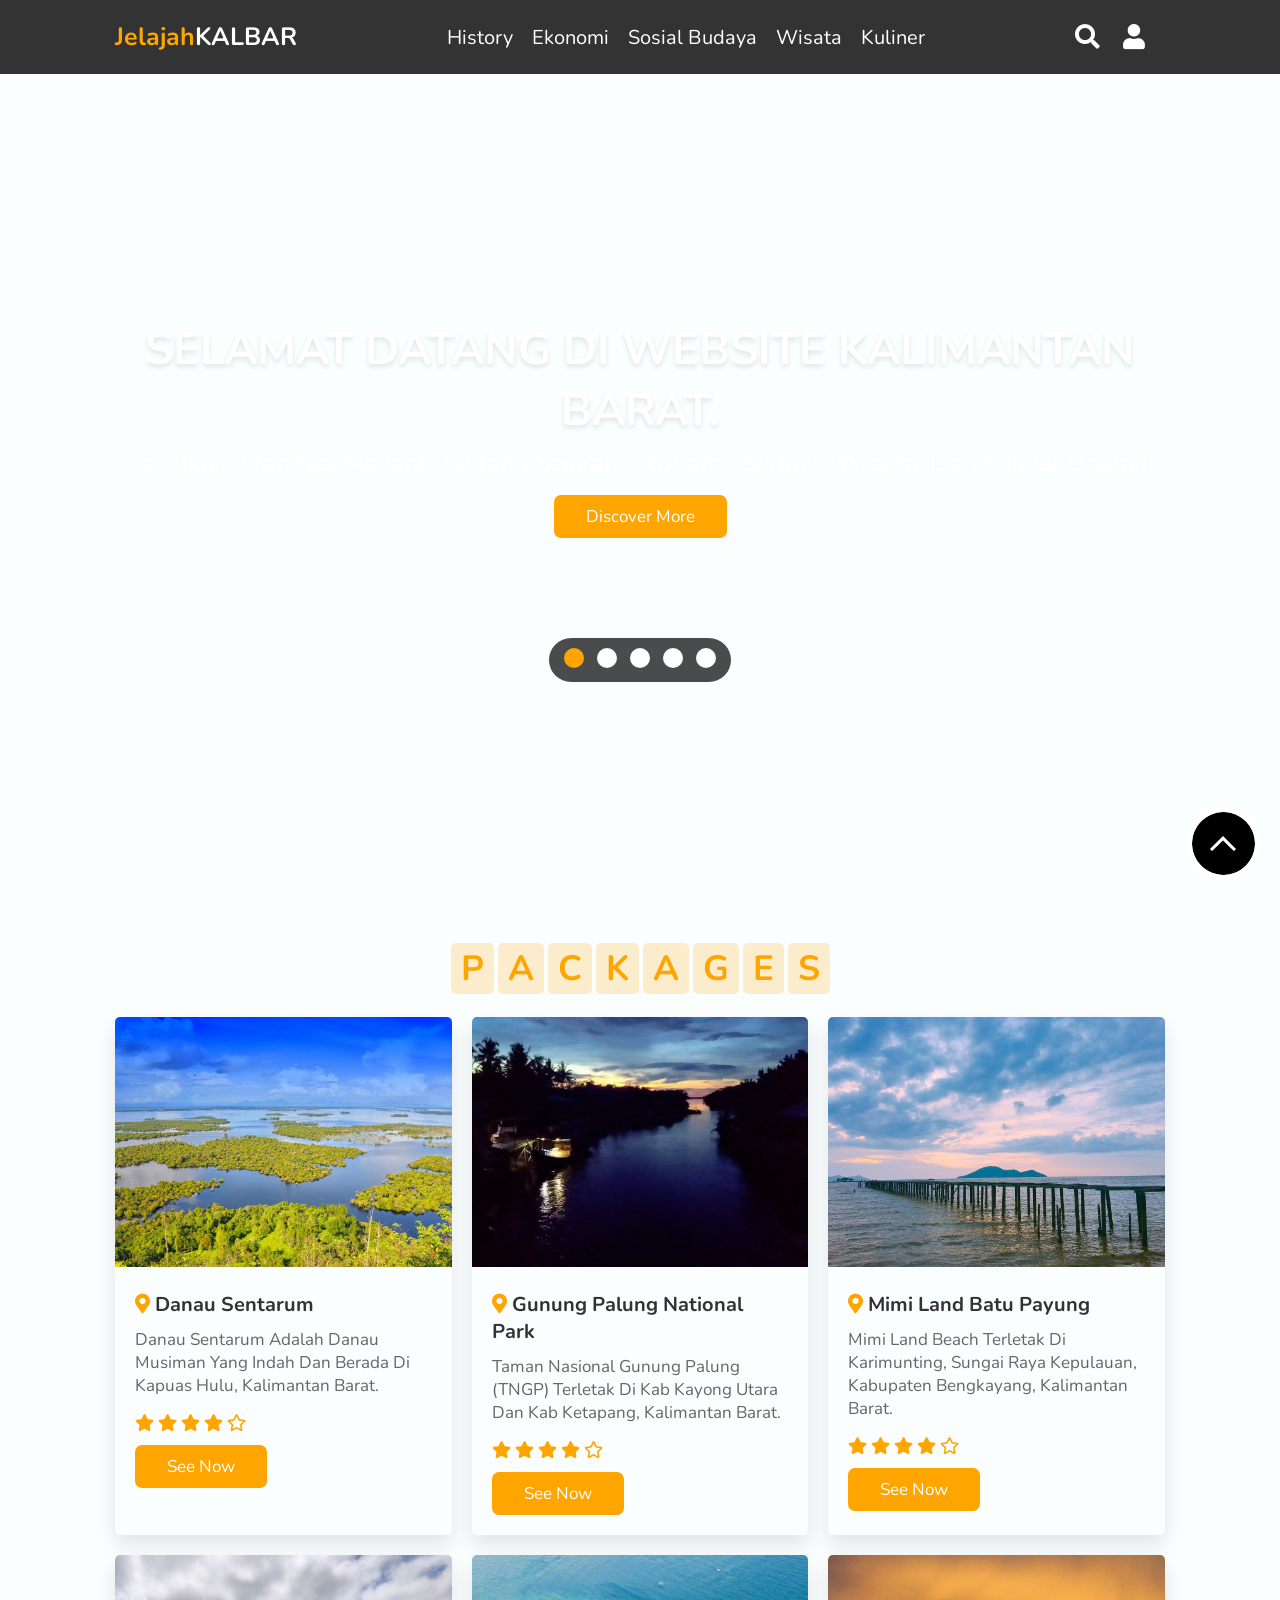
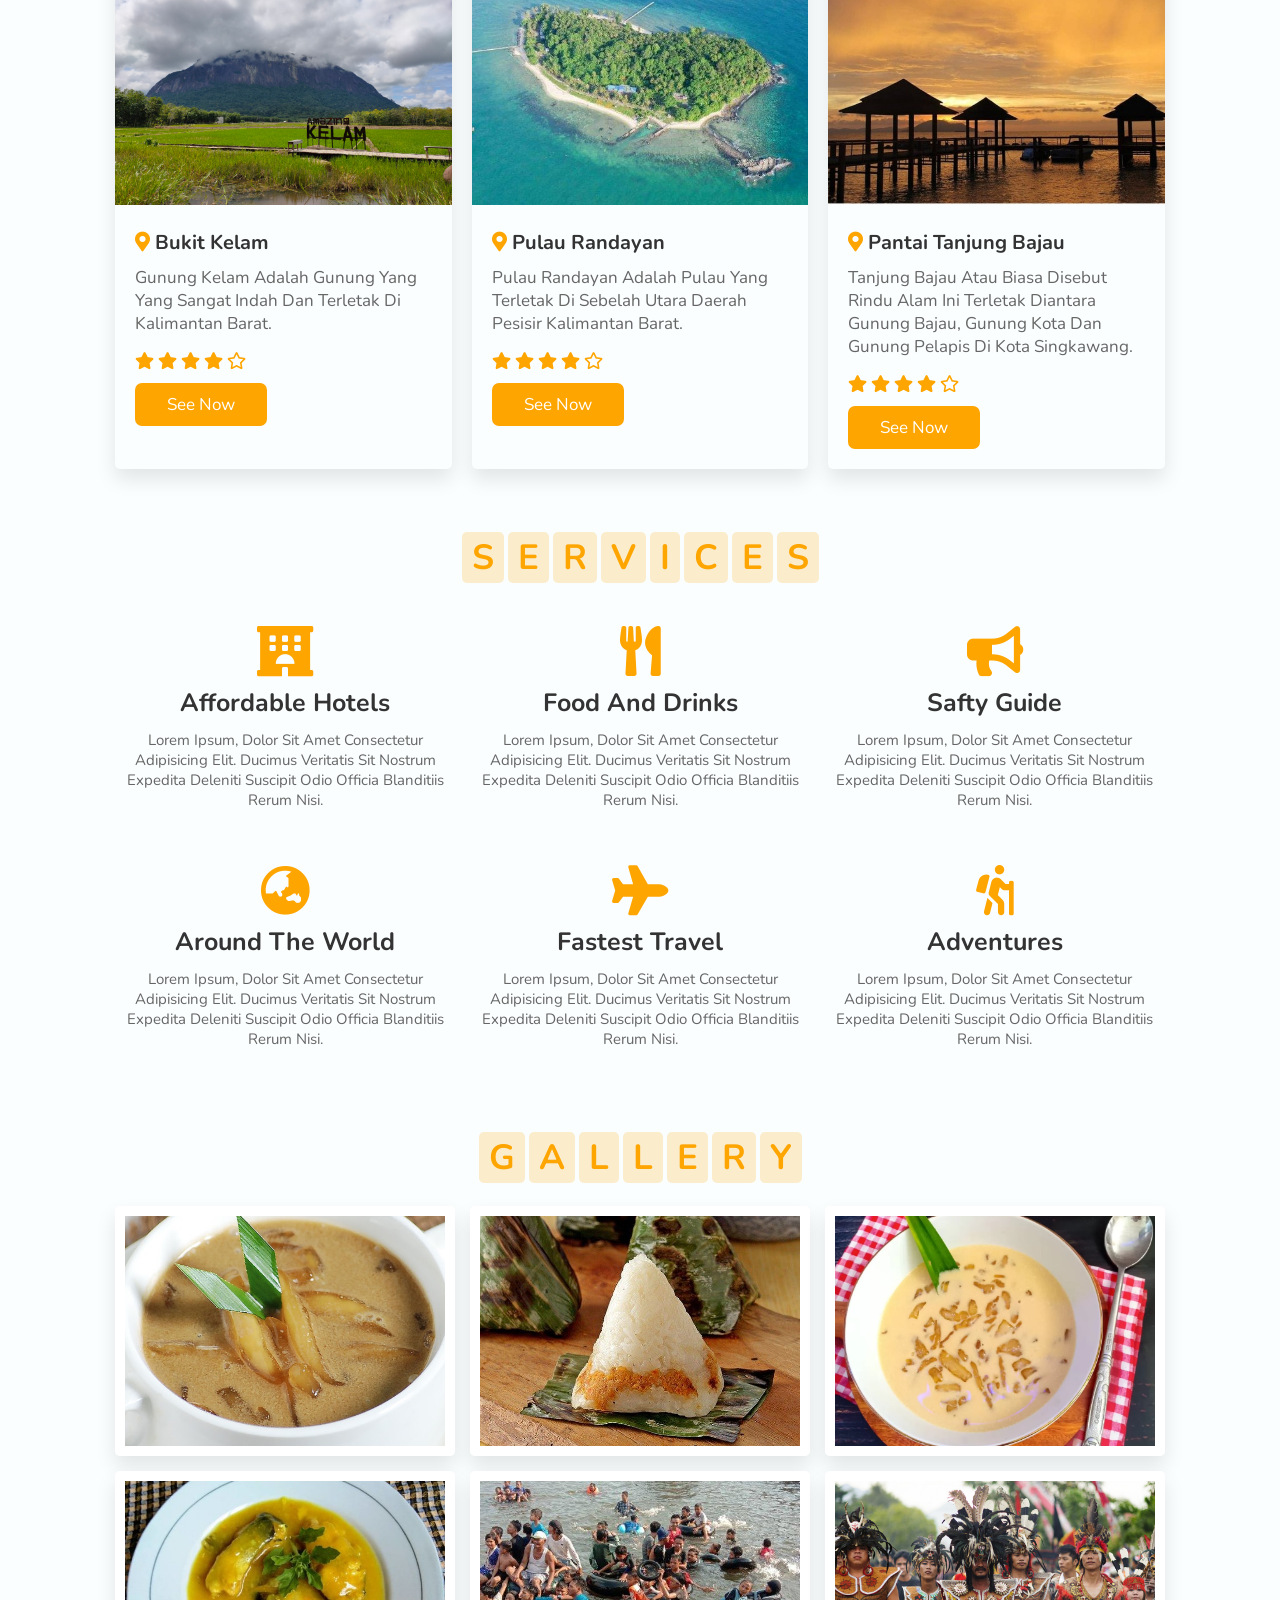
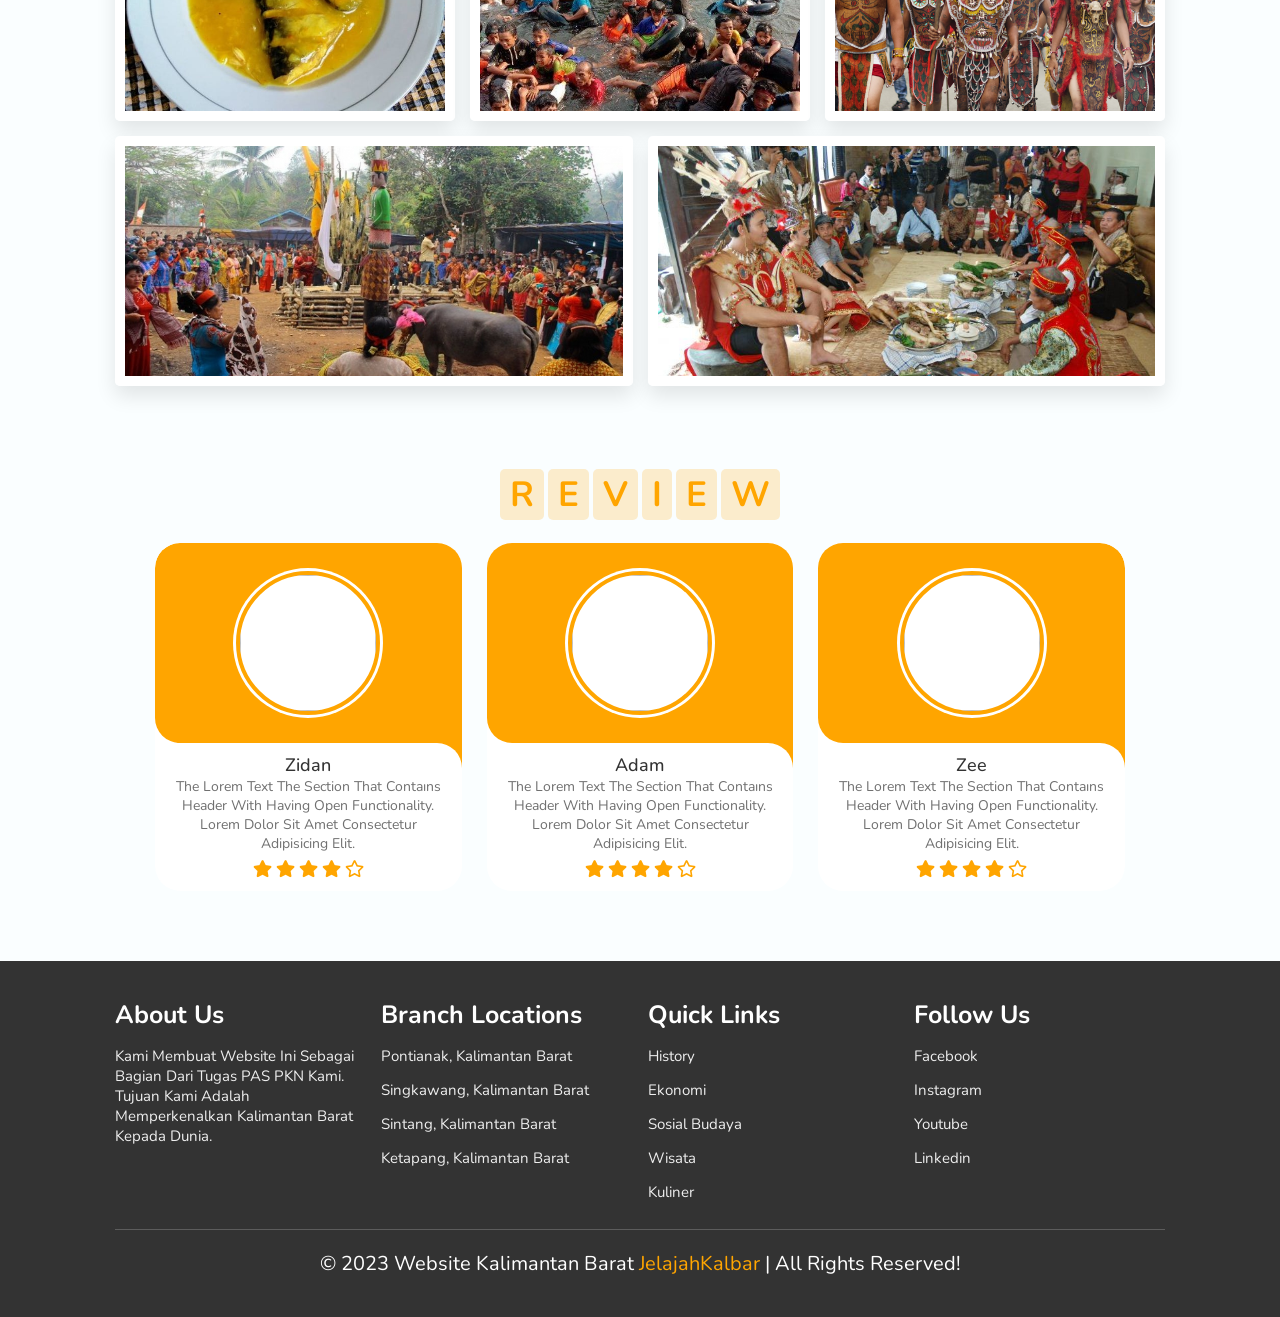
==== commit 5941d87d: "fix:[AD]fix video" ====
--- a/index.html
+++ b/index.html
@@ -84,15 +84,15 @@
         </div>
 
         <div class="controls">
-            <span class="vid-btn active" data-scr="#"></span>
-            <span class="vid-btn" data-scr="#"></span>
-            <span class="vid-btn" data-scr="#"></span>
-            <span class="vid-btn" data-scr="#"></span>
-            <span class="vid-btn" data-scr="#"></span>
+            <span class="vid-btn active" data-src="video/video1.mp4"></span>
+            <span class="vid-btn" data-src="video/video2.mp4"></span>
+            <span class="vid-btn" data-src="video/video3.mp4"></span>
+            <span class="vid-btn" data-src="video/video4.mp4"></span>
+            <span class="vid-btn" data-src="video/video5.mp4"></span>
         </div>
 
         <div class="video-container">
-            <video src="#" id="video-slider" loop autoplay muted></video>
+            <video src="video/video1.mp4" id="video-slider" loop autoplay muted></video>
         </div>
 
     </section>
@@ -314,61 +314,61 @@
                 </div>
             </div>
             <div class="box">
-                <img src="#" alt="">
+                <img src="../images/sagugunting.jpg" alt="">
+                <div class="content">
+                    <h3>Sagu Gunting</h3>
+                    <p>Sagu Gunting adalah makanan sagu yang dipotong-potong dan dimasak dengan kuah santan</p>
+                    <a href="/kuliner/kulinerBlog/kulinerBlog.html#sagugunting" class="btn">see more</a>
+                </div>
+            </div>
+            <div class="box">
+                <img src="../images/tempoyak.jpg" alt="">
+                <div class="content">
+                    <h3>Tempoyak</h3>
+                    <p>Tempoyak terbuat dari durian yang sudah melalui proses fermentasi.</p>
+                    <a href="/kuliner/kulinerBlog/kulinerBlog.html#tempoyak" class="btn">see more</a>
+                </div>
+            </div>
+            <div class="box">
+                <img src="/images/sape.jpg" alt="">
+                <div class="content">
+                    <h3>Sape' Be'et</h3>
+                    <p>Upacara Adat Mandi Bersama di Sungai</p>
+                    <a href="/sosial/adat/adat.html#betek" class="btn">see more</a>
+                </div>
+            </div>
+            <div class="box">
+                <img src="images/dawai.jpg" alt="">
+                <div class="content">
+                    <h3>Upacara Gawai Dayak</h3>
+                    <p>Menyambut Panen dengan Meriah</p>
+                    <a href="sosial/adat/adat.html#dawai" class="btn">see more</a>
+                </div>
+            </div>
+            <div class="box">
+                <img src="/images/tiwah.jpeg" alt="">
+                <div class="content">
+                    <h3>Adat Tiwah</h3>
+                    <p>Tradisi Pemakaman Unik Suku Banjar</p>
+                    <a href="sosial/adat/adat.html#tiwah" class="btn">see more</a>
+                </div>
+            </div>
+            <div class="box">
+                <img src="images/betek.jpg" alt="">
+                <div class="content">
+                    <h3>Upacara Ma'betek</h3>
+                    <p>Mengawali Bahtera Hidup Baru dengan Doa dan Adat</p>
+                    <a href="sosial/adat/adat.html#betek" class="btn">see more</a>
+                </div>
+            </div>
+            <!-- <div class="box">
+                <img src="images/buburpedas.jpg" alt="">
                 <div class="content">
                     <h3>amazing places</h3>
                     <p>Lorem ipsum dolor sit amet consectetur adipisicing elit. Nemo, dolor?</p>
                     <a href="#" class="btn">see more</a>
                 </div>
-            </div>
-            <div class="box">
-                <img src="#" alt="">
-                <div class="content">
-                    <h3>amazing places</h3>
-                    <p>Lorem ipsum dolor sit amet consectetur adipisicing elit. Nemo, dolor?</p>
-                    <a href="#" class="btn">see more</a>
-                </div>
-            </div>
-            <div class="box">
-                <img src="#" alt="">
-                <div class="content">
-                    <h3>amazing places</h3>
-                    <p>Lorem ipsum dolor sit amet consectetur adipisicing elit. Nemo, dolor?</p>
-                    <a href="#" class="btn">see more</a>
-                </div>
-            </div>
-            <div class="box">
-                <img src="#" alt="">
-                <div class="content">
-                    <h3>amazing places</h3>
-                    <p>Lorem ipsum dolor sit amet consectetur adipisicing elit. Nemo, dolor?</p>
-                    <a href="#" class="btn">see more</a>
-                </div>
-            </div>
-            <div class="box">
-                <img src="#" alt="">
-                <div class="content">
-                    <h3>amazing places</h3>
-                    <p>Lorem ipsum dolor sit amet consectetur adipisicing elit. Nemo, dolor?</p>
-                    <a href="#" class="btn">see more</a>
-                </div>
-            </div>
-            <div class="box">
-                <img src="#" alt="">
-                <div class="content">
-                    <h3>amazing places</h3>
-                    <p>Lorem ipsum dolor sit amet consectetur adipisicing elit. Nemo, dolor?</p>
-                    <a href="#" class="btn">see more</a>
-                </div>
-            </div>
-            <div class="box">
-                <img src="#" alt="">
-                <div class="content">
-                    <h3>amazing places</h3>
-                    <p>Lorem ipsum dolor sit amet consectetur adipisicing elit. Nemo, dolor?</p>
-                    <a href="#" class="btn">see more</a>
-                </div>
-            </div>
+            </div> -->
 
         </div>
 
